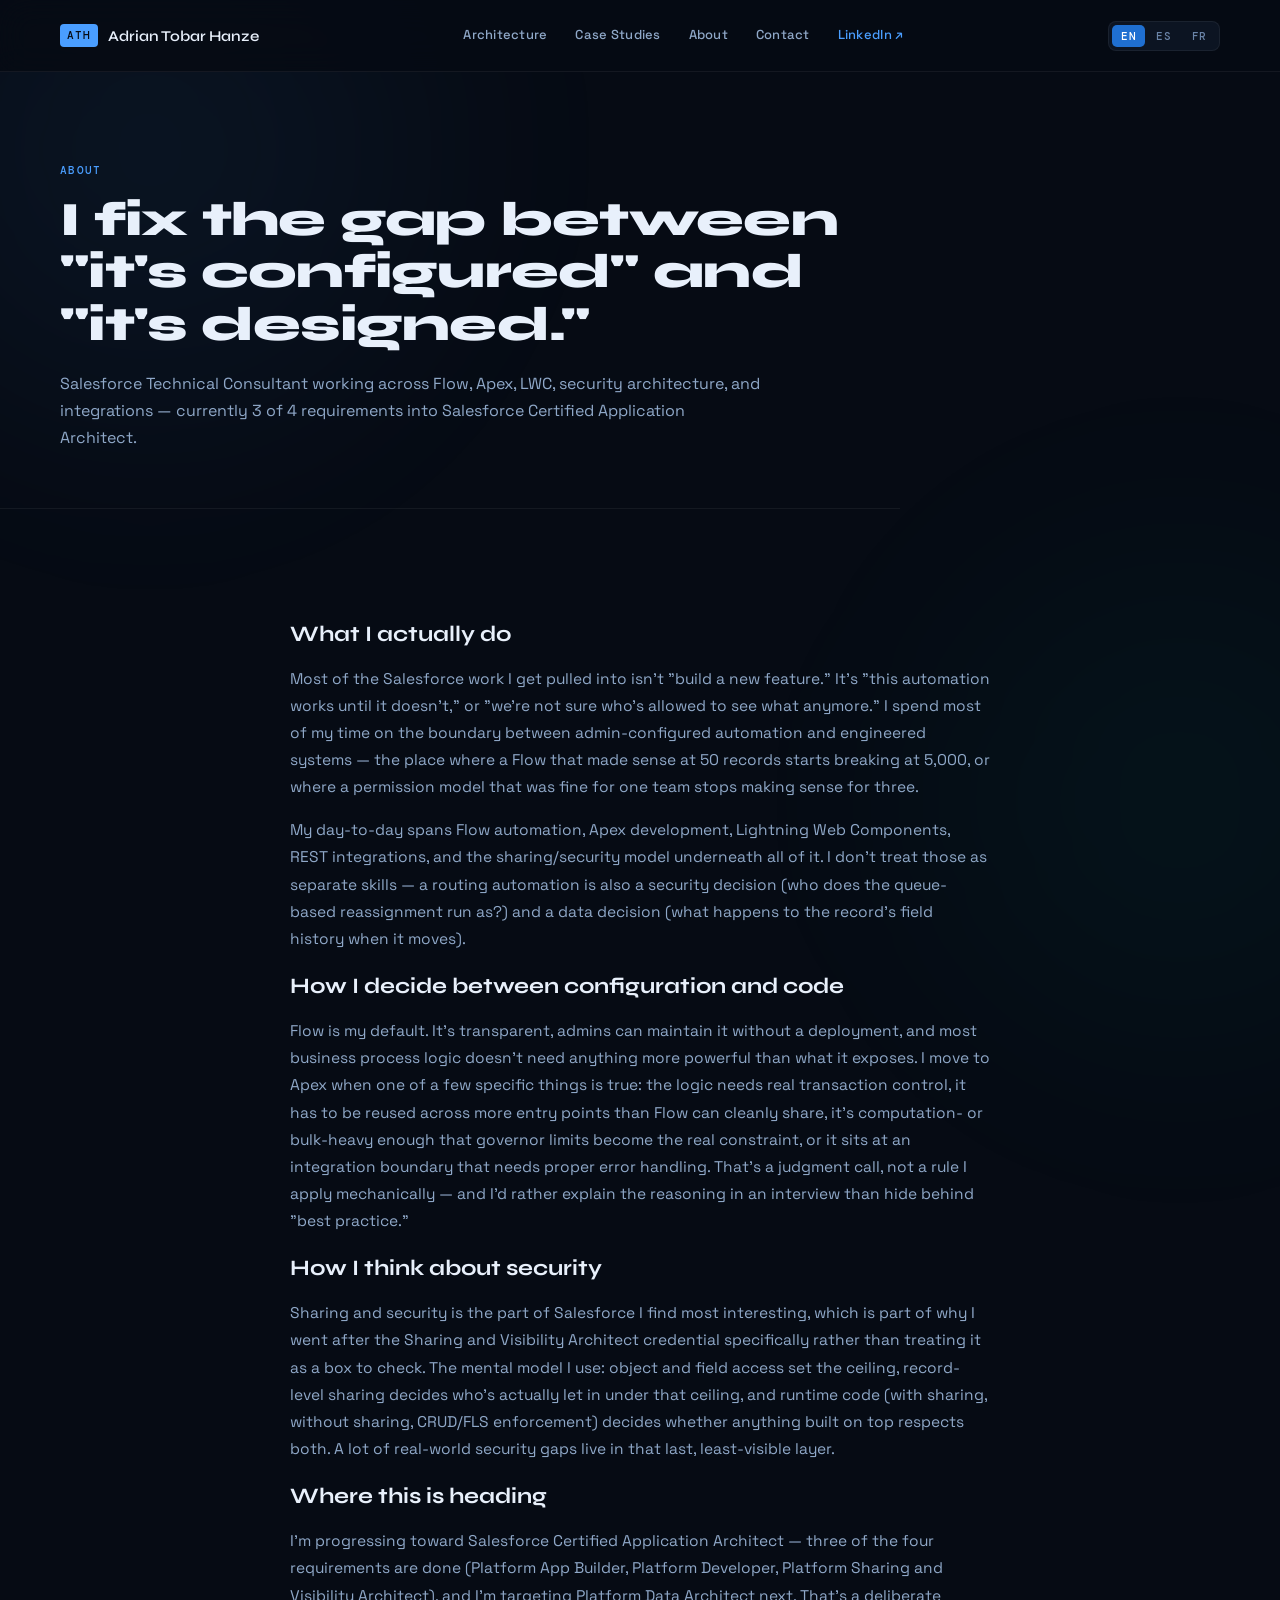
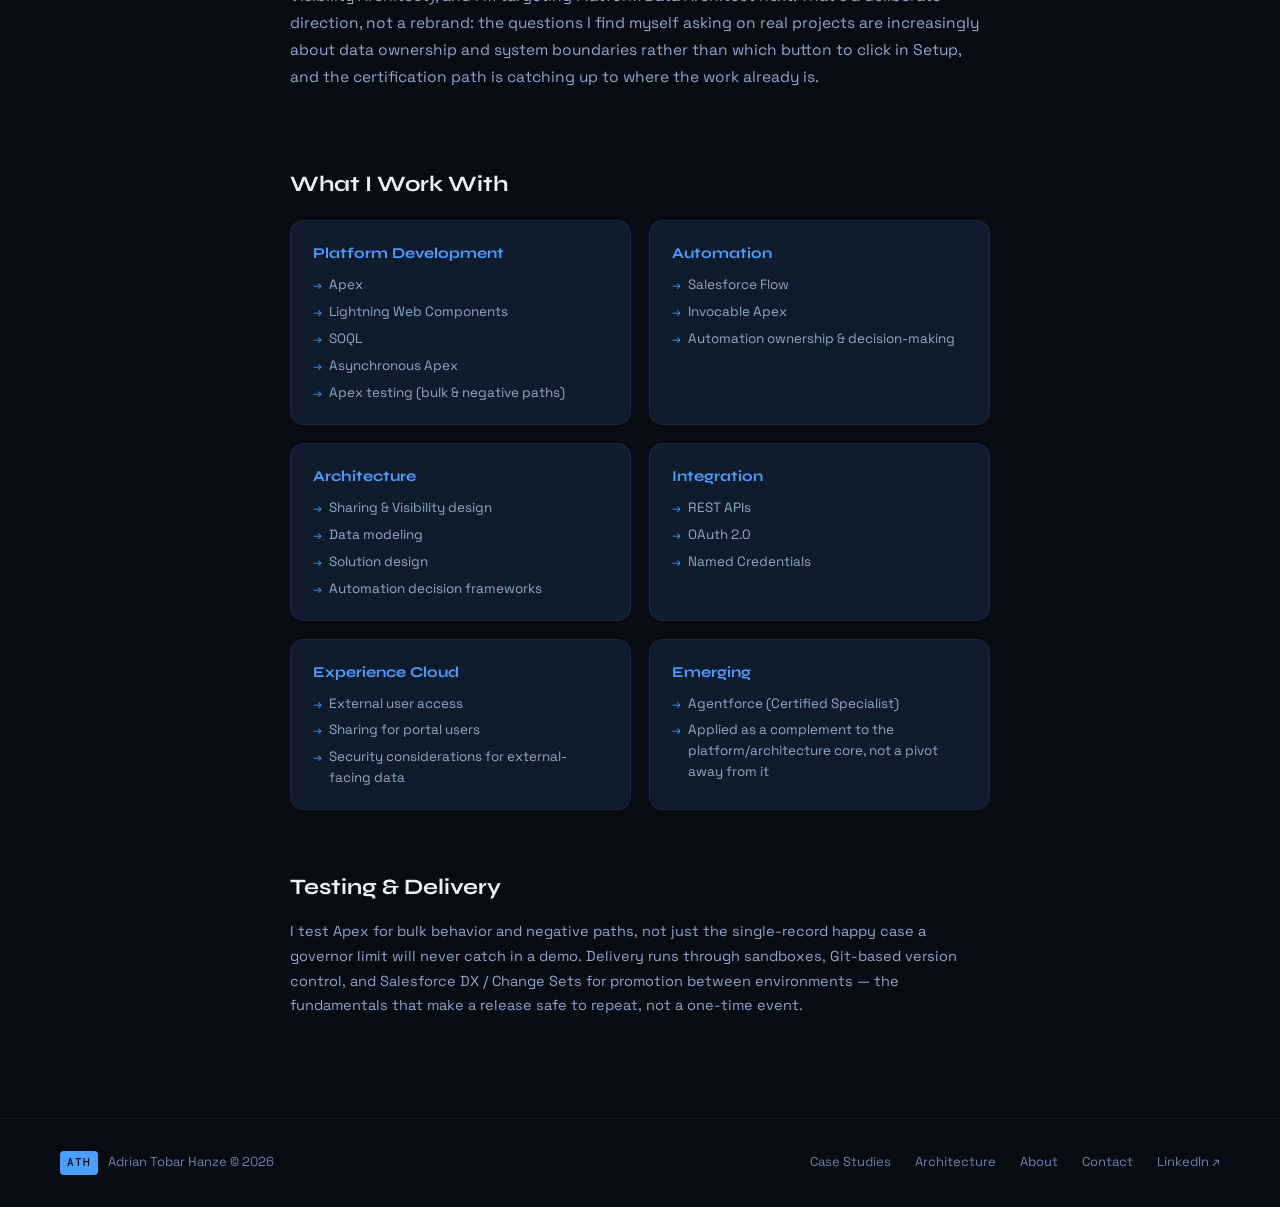
==== about.html @ a40e0f33 "Phase 2: data-driven certifications, Architect Journey, and Architecture/About pages - Introduce a s" ====
<!DOCTYPE html>
<html lang="en">
<head>
  <meta charset="UTF-8">
  <meta name="viewport" content="width=device-width, initial-scale=1.0">
  <title>About — Adrian Tobar Hanze</title>
  <meta name="description" content="Adrian Tobar Hanze is a Salesforce Technical Consultant working across Flow automation, Apex, LWC, sharing &amp; security architecture, and integrations — progressing toward Application Architect.">
  <link rel="canonical" href="https://adrian-salesforce-portfolio.vercel.app/about.html">
  <meta name="robots" content="index, follow">
  <meta property="og:type" content="profile">
  <meta property="og:title" content="About — Adrian Tobar Hanze">
  <meta property="og:description" content="Salesforce Technical Consultant working across automation, development, security, and integrations.">
  <meta property="og:url" content="https://adrian-salesforce-portfolio.vercel.app/about.html">
  <meta property="og:image" content="https://adrian-salesforce-portfolio.vercel.app/assets/og-image.png">
  <link rel="icon" href="data:image/svg+xml,%3Csvg xmlns='http://www.w3.org/2000/svg' viewBox='0 0 64 64'%3E%3Crect width='64' height='64' rx='14' fill='%234a9eff'/%3E%3Ctext x='32' y='42' font-family='monospace' font-size='24' font-weight='700' fill='%23060b14' text-anchor='middle'%3EATH%3C/text%3E%3C/svg%3E">
  <link rel="preconnect" href="https://fonts.googleapis.com">
  <link rel="preconnect" href="https://fonts.gstatic.com" crossorigin>
  <link href="https://fonts.googleapis.com/css2?family=Syne:wght@400;500;600;700;800&family=Space+Grotesk:wght@300;400;500;600;700&family=DM+Mono:wght@300;400;500&display=swap" rel="stylesheet">
  <link rel="stylesheet" href="style.css">
  <link rel="stylesheet" href="projects/project-style.css">
  <style>
    .about-prose { max-width: 700px; }
    .about-prose p { font-size: 15.5px; color: var(--text-secondary); line-height: 1.75; margin-bottom: 16px; }
    .about-prose h2 { font-family: var(--font-display); font-size: 22px; color: var(--text-primary); margin: 8px 0 14px; }
    .skills-domain-grid { display: grid; grid-template-columns: repeat(auto-fit, minmax(240px,1fr)); gap: 18px; }
    .skills-domain { background: var(--bg-card); border: 1px solid var(--border); border-radius: var(--radius-md); padding: 20px 22px; }
    .skills-domain h3 { font-family: var(--font-display); font-size: 15px; color: var(--accent); margin-bottom: 10px; }
    .skills-domain ul { display: flex; flex-direction: column; gap: 6px; }
    .skills-domain li { font-size: 13.5px; color: var(--text-secondary); }
  </style>
</head>
<body>
  <a class="skip-link" href="#main-content">Skip to content</a>

  <nav id="navbar" class="nav">
    <div class="logo">
      <a href="index.html" style="display:flex;align-items:center;gap:10px;">
        <span class="logo-mark">ATH</span>
        <span class="logo-name">Adrian Tobar Hanze</span>
      </a>
    </div>
    <div class="nav-links">
      <a href="architecture.html" data-i18n="nav.architecture">Architecture</a>
      <a href="index.html#projects" data-i18n="nav.projects">Case Studies</a>
      <a href="about.html" data-i18n="nav.about">About</a>
      <a href="index.html#contact" data-i18n="nav.contact">Contact</a>
      <a href="https://www.linkedin.com/in/adrian-tobar-hanze/" target="_blank" class="nav-linkedin">LinkedIn ↗</a>
    </div>
    <div class="nav-right">
      <div class="language-switcher">
        <button class="lang-btn active" data-lang="en">EN</button>
        <button class="lang-btn" data-lang="es">ES</button>
        <button class="lang-btn" data-lang="fr">FR</button>
      </div>
      <button class="nav-toggle" id="navToggle" aria-label="Toggle menu" aria-expanded="false" aria-controls="mobileMenu">
        <span></span><span></span><span></span>
      </button>
    </div>
    <div class="mobile-menu" id="mobileMenu">
      <a href="architecture.html" data-i18n="nav.architecture">Architecture</a>
      <a href="index.html#projects" data-i18n="nav.projects">Case Studies</a>
      <a href="about.html" data-i18n="nav.about">About</a>
      <a href="index.html#contact" data-i18n="nav.contact">Contact</a>
      <a href="https://www.linkedin.com/in/adrian-tobar-hanze/" target="_blank" class="nav-linkedin">LinkedIn ↗</a>
      <div class="mobile-menu-langs">
        <button class="lang-btn active" data-lang="en">EN</button>
        <button class="lang-btn" data-lang="es">ES</button>
        <button class="lang-btn" data-lang="fr">FR</button>
      </div>
    </div>
  </nav>

  <div class="page-hero reveal">
    <span class="section-tag">About</span>
    <h1>I fix the gap between "it's configured" and "it's designed."</h1>
    <p class="page-dek">Salesforce Technical Consultant working across Flow, Apex, LWC, security architecture, and integrations — currently 3 of 4 requirements into Salesforce Certified Application Architect.</p>
  </div>

  <main id="main-content">
  <div class="content-grid" style="grid-template-columns:1fr; max-width:820px; margin:0 auto;">

    <section class="content-block reveal about-prose" style="border:none;background:none;padding:40px 0;">
      <h2>What I actually do</h2>
      <p>Most of the Salesforce work I get pulled into isn't "build a new feature." It's "this automation works until it doesn't," or "we're not sure who's allowed to see what anymore." I spend most of my time on the boundary between admin-configured automation and engineered systems — the place where a Flow that made sense at 50 records starts breaking at 5,000, or where a permission model that was fine for one team stops making sense for three.</p>
      <p>My day-to-day spans Flow automation, Apex development, Lightning Web Components, REST integrations, and the sharing/security model underneath all of it. I don't treat those as separate skills — a routing automation is also a security decision (who does the queue-based reassignment run as?) and a data decision (what happens to the record's field history when it moves).</p>

      <h2>How I decide between configuration and code</h2>
      <p>Flow is my default. It's transparent, admins can maintain it without a deployment, and most business process logic doesn't need anything more powerful than what it exposes. I move to Apex when one of a few specific things is true: the logic needs real transaction control, it has to be reused across more entry points than Flow can cleanly share, it's computation- or bulk-heavy enough that governor limits become the real constraint, or it sits at an integration boundary that needs proper error handling. That's a judgment call, not a rule I apply mechanically — and I'd rather explain the reasoning in an interview than hide behind "best practice."</p>

      <h2>How I think about security</h2>
      <p>Sharing and security is the part of Salesforce I find most interesting, which is part of why I went after the Sharing and Visibility Architect credential specifically rather than treating it as a box to check. The mental model I use: object and field access set the ceiling, record-level sharing decides who's actually let in under that ceiling, and runtime code (with sharing, without sharing, CRUD/FLS enforcement) decides whether anything built on top respects both. A lot of real-world security gaps live in that last, least-visible layer.</p>

      <h2>Where this is heading</h2>
      <p>I'm progressing toward Salesforce Certified Application Architect — three of the four requirements are done (Platform App Builder, Platform Developer, Platform Sharing and Visibility Architect), and I'm targeting Platform Data Architect next. That's a deliberate direction, not a rebrand: the questions I find myself asking on real projects are increasingly about data ownership and system boundaries rather than which button to click in Setup, and the certification path is catching up to where the work already is.</p>
    </section>

    <section class="content-block reveal" style="border:none;background:none;padding:0 0 40px;">
      <h2 style="font-family:var(--font-display);font-size:22px;color:var(--text-primary);margin-bottom:18px;">What I Work With</h2>
      <div class="skills-domain-grid">
        <div class="skills-domain">
          <h3>Platform Development</h3>
          <ul><li>Apex</li><li>Lightning Web Components</li><li>SOQL</li><li>Asynchronous Apex</li><li>Apex testing (bulk &amp; negative paths)</li></ul>
        </div>
        <div class="skills-domain">
          <h3>Automation</h3>
          <ul><li>Salesforce Flow</li><li>Invocable Apex</li><li>Automation ownership &amp; decision-making</li></ul>
        </div>
        <div class="skills-domain">
          <h3>Architecture</h3>
          <ul><li>Sharing &amp; Visibility design</li><li>Data modeling</li><li>Solution design</li><li>Automation decision frameworks</li></ul>
        </div>
        <div class="skills-domain">
          <h3>Integration</h3>
          <ul><li>REST APIs</li><li>OAuth 2.0</li><li>Named Credentials</li></ul>
        </div>
        <div class="skills-domain">
          <h3>Experience Cloud</h3>
          <ul><li>External user access</li><li>Sharing for portal users</li><li>Security considerations for external-facing data</li></ul>
        </div>
        <div class="skills-domain">
          <h3>Emerging</h3>
          <ul><li>Agentforce (Certified Specialist)</li><li>Applied as a complement to the platform/architecture core, not a pivot away from it</li></ul>
        </div>
      </div>
    </section>

    <section class="content-block reveal" style="border:none;background:none;padding:0 0 40px;">
      <h2 style="font-family:var(--font-display);font-size:22px;color:var(--text-primary);margin-bottom:14px;">Testing &amp; Delivery</h2>
      <p style="font-size:14.5px;color:var(--text-secondary);line-height:1.7;max-width:700px;">I test Apex for bulk behavior and negative paths, not just the single-record happy case a governor limit will never catch in a demo. Delivery runs through sandboxes, Git-based version control, and Salesforce DX / Change Sets for promotion between environments — the fundamentals that make a release safe to repeat, not a one-time event.</p>
    </section>

  </div>
  </main>

  <footer class="footer">
    <div class="footer-inner">
      <div class="footer-brand"><span class="logo-mark">ATH</span><span>Adrian Tobar Hanze © 2026</span></div>
      <div class="footer-links">
        <a href="index.html#projects" data-i18n="footer.projects">Case Studies</a>
        <a href="architecture.html" data-i18n="footer.architecture">Architecture</a>
        <a href="about.html" data-i18n="footer.about">About</a>
        <a href="index.html#contact" data-i18n="footer.contact">Contact</a>
        <a href="https://www.linkedin.com/in/adrian-tobar-hanze/" target="_blank">LinkedIn ↗</a>
      </div>
    </div>
  </footer>

  <script src="script.js"></script>
</body>
</html>
---- style.css ----
/* ══════════════════════════════════════════
   ADRIAN TOBAR HANZE — SALESFORCE PORTFOLIO
   Salesforce Technical Consultant · v3.0
   ══════════════════════════════════════════ */

:root {
  --bg:           #060b14;
  --bg-surface:   #0c1422;
  --bg-card:      #0f1b2d;
  --bg-panel:     #0a1628;
  --border:       rgba(255,255,255,0.06);
  --border-hover: rgba(99,179,237,0.3);

  --text-primary:  #e8f0fb;
  --text-secondary:#8fa8c8;
  --text-muted:    #6a84a8;

  --accent:        #4a9eff;
  --accent-strong: #1f6fd1;
  --accent-glow:  rgba(74,158,255,0.12);
  --accent-2:     #00d4aa;
  --accent-3:     #f59e0b;
  --accent-4:     #a78bfa;

  --font-display: 'Syne', sans-serif;
  --font-body:    'Space Grotesk', sans-serif;
  --font-mono:    'DM Mono', monospace;

  --radius-sm: 8px;
  --radius-md: 14px;
  --radius-lg: 20px;
  --nav-h:     72px;

  /* ── Spacing scale (new content should use these; existing hand-tuned
     section padding is left as-is to avoid unnecessary regression risk) ── */
  --space-1: 4px;
  --space-2: 8px;
  --space-3: 12px;
  --space-4: 16px;
  --space-5: 24px;
  --space-6: 32px;
  --space-7: 48px;
  --space-8: 64px;

  /* ── Shadow scale ── */
  --shadow-sm: 0 1px 2px rgba(0,0,0,0.3);
  --shadow-md: 0 8px 24px rgba(0,0,0,0.35);
  --shadow-lg: 0 20px 60px rgba(0,0,0,0.4);

  /* ── Transition scale ── */
  --transition-fast: 0.15s ease;
  --transition-base: 0.25s ease;
  --transition-slow: 0.4s ease;

  /* ── Container widths ── */
  --content-max: 1160px;
  --content-wide: 1480px;
}

*, *::before, *::after { box-sizing: border-box; margin: 0; padding: 0; }
html { scroll-behavior: smooth; }
body {
  background: var(--bg);
  color: var(--text-primary);
  font-family: var(--font-body);
  font-size: 16px;
  line-height: 1.6;
  overflow-x: hidden;
}
a { text-decoration: none; color: inherit; }
ul { list-style: none; }

/* ─── FOCUS STATE (consistent across all interactive elements) ─── */
a:focus-visible,
button:focus-visible {
  outline: 2px solid var(--accent);
  outline-offset: 2px;
  border-radius: var(--radius-sm);
}

/* ─── SKIP LINK ─── */
.skip-link {
  position: absolute; left: 0; top: -60px;
  background: var(--accent); color: #fff;
  padding: 10px 18px; font-size: 14px; font-weight: 600;
  border-radius: 0 0 8px 0; z-index: 2000;
  transition: top 0.2s ease;
}
.skip-link:focus { top: 0; }

/* ─── REDUCED MOTION ─── */
@media (prefers-reduced-motion: reduce) {
  html { scroll-behavior: auto; }
  *, *::before, *::after {
    animation-duration: 0.001ms !important;
    animation-iteration-count: 1 !important;
    transition-duration: 0.001ms !important;
    scroll-behavior: auto !important;
  }
  .reveal { opacity: 1; transform: none; }
}

/* ─── BACKGROUND ─── */
body::before {
  content: '';
  position: fixed;
  top: -300px; left: -300px;
  width: 900px; height: 900px;
  background: radial-gradient(circle, rgba(74,158,255,0.07) 0%, transparent 65%);
  filter: blur(60px);
  z-index: 0; pointer-events: none;
  animation: floatGlow 12s ease-in-out infinite alternate;
}
body::after {
  content: '';
  position: fixed;
  bottom: -300px; right: -300px;
  width: 800px; height: 800px;
  background: radial-gradient(circle, rgba(0,212,170,0.05) 0%, transparent 65%);
  filter: blur(80px);
  z-index: 0; pointer-events: none;
  animation: floatGlow 15s ease-in-out infinite alternate-reverse;
}
@keyframes floatGlow {
  from { transform: translate(0,0) scale(1); }
  to   { transform: translate(40px,40px) scale(1.08); }
}

/* ─── REVEAL ─── */
.reveal {
  opacity: 0;
  transform: translateY(28px);
  transition: opacity 0.7s ease, transform 0.7s ease;
}
.reveal.active { opacity: 1; transform: translateY(0); }

/* ─── NAVBAR ─── */
.nav {
  position: sticky; top: 0;
  height: var(--nav-h);
  display: flex; align-items: center; justify-content: space-between;
  padding: 0 60px;
  background: rgba(6,11,20,0.88);
  backdrop-filter: blur(16px);
  -webkit-backdrop-filter: blur(16px);
  border-bottom: 1px solid var(--border);
  z-index: 1000;
  transition: background 0.3s;
}
.nav.scrolled { background: rgba(6,11,20,0.97); }
.logo { display: flex; align-items: center; gap: 10px; flex-shrink: 0; }
.logo-mark {
  font-family: var(--font-mono); font-size: 11px; font-weight: 500;
  letter-spacing: 0.08em; color: var(--bg); background: var(--accent);
  padding: 3px 7px; border-radius: 4px;
}
.logo-name {
  font-family: var(--font-display); font-weight: 600; font-size: 15px;
  color: var(--text-primary); white-space: nowrap;
}
.nav-links { display: flex; align-items: center; gap: 28px; }
.nav-links a {
  font-size: 13px; font-weight: 500; color: var(--text-secondary);
  transition: color 0.2s; letter-spacing: 0.02em;
}
.nav-links a:hover { color: var(--text-primary); }
.nav-linkedin { color: var(--accent) !important; }
.nav-right { display: flex; align-items: center; gap: 14px; flex-shrink: 0; }
.timezone-badge {
  font-family: var(--font-mono); font-size: 11px;
  color: var(--text-muted); letter-spacing: 0.04em;
}
.language-switcher {
  display: flex; gap: 2px;
  background: var(--bg-surface);
  border: 1px solid var(--border);
  border-radius: var(--radius-sm); padding: 3px;
}
.lang-btn {
  background: none; border: none;
  color: var(--text-muted);
  font-family: var(--font-mono); font-size: 11px; font-weight: 500;
  padding: 4px 9px; border-radius: 5px;
  cursor: pointer; transition: all 0.2s; letter-spacing: 0.06em;
}
.lang-btn:hover { color: var(--text-primary); background: var(--border); }
.lang-btn.active { background: var(--accent-strong); color: #fff; }
.availability-badge {
  display: flex; align-items: center; gap: 7px;
  background: rgba(0,212,170,0.08);
  border: 1px solid rgba(0,212,170,0.2);
  border-radius: 100px; padding: 6px 14px;
  font-size: 12px; font-weight: 500; color: var(--accent-2);
  white-space: nowrap; transition: background 0.2s;
}
.availability-badge:hover { background: rgba(0,212,170,0.14); }
.pulse-dot {
  width: 7px; height: 7px; border-radius: 50%;
  background: var(--accent-2); flex-shrink: 0;
  animation: pulse 2s infinite;
}
@keyframes pulse {
  0%,100% { opacity:1; transform:scale(1); }
  50%      { opacity:.5; transform:scale(.75); }
}

/* ─── HERO ─── */
.hero {
  min-height: calc(100vh - var(--nav-h));
  display: flex; align-items: center; justify-content: space-between;
  gap: 60px; padding: 100px 60px;
  position: relative; z-index: 1;
}
.hero-content { max-width: 640px; }
.hero-eyebrow {
  display: flex; align-items: center; gap: 16px;
  margin-bottom: 28px; flex-wrap: wrap;
}
.eyebrow-tag {
  font-family: var(--font-mono); font-size: 11px; font-weight: 500;
  letter-spacing: 0.1em; text-transform: uppercase;
  color: var(--accent); background: var(--accent-glow);
  border: 1px solid rgba(74,158,255,0.2);
  padding: 5px 12px; border-radius: 100px;
}
#cert-rotator {
  font-family: var(--font-mono); font-size: 12px; color: var(--text-muted);
  border-left: 2px solid var(--accent-3); padding-left: 10px;
  transition: opacity 0.3s ease; letter-spacing: 0.02em;
}
.hero-headline {
  font-family: var(--font-display);
  font-size: clamp(22px,3.2vw,56px); font-weight: 800;
  line-height: 1.08; letter-spacing: -0.02em;
  color: var(--text-primary); margin-bottom: 24px;
  overflow-wrap: normal;
}
.hero-sub {
  font-size: 15px; color: var(--text-secondary); line-height: 1.7;
  margin-bottom: 40px; font-family: var(--font-mono); letter-spacing: 0.01em;
}
.hero-cta-group { display: flex; gap: 14px; flex-wrap: wrap; }

/* ─── BUTTONS ─── */
.btn-primary {
  display: inline-flex; align-items: center; gap: 8px;
  background: var(--accent-strong); color: #fff;
  font-weight: 600; font-size: 14px; padding: 13px 24px;
  border-radius: var(--radius-sm); transition: all 0.2s;
}
.btn-primary:hover { background: #1a5fb8; transform: translateY(-1px); }
.btn-ghost {
  display: inline-flex; align-items: center; gap: 8px;
  background: transparent; color: var(--text-secondary);
  font-weight: 500; font-size: 14px; padding: 13px 24px;
  border-radius: var(--radius-sm);
  border: 1px solid var(--border); transition: all 0.2s;
}
.btn-ghost:hover {
  color: var(--text-primary);
  border-color: var(--border-hover);
  background: var(--accent-glow);
}

/* ─── HERO VISUAL ─── */
.hero-visual { flex-shrink: 0; }
.hero-stack-preview {
  display: flex; flex-direction: column; gap: 4px; width: 280px;
}
.stack-chip {
  background: var(--bg-card); border: 1px solid var(--border);
  border-radius: var(--radius-sm); padding: 14px 20px;
  font-family: var(--font-mono); font-size: 12px; color: var(--text-secondary);
  transition: all 0.3s; cursor: default;
}
.stack-chip:hover {
  border-color: var(--border-hover); color: var(--text-primary);
  background: rgba(74,158,255,0.06); transform: translateX(-4px);
}
.chip-top  { border-color: rgba(74,158,255,0.3); color: var(--accent); }
.chip-bottom { border-color: rgba(0,212,170,0.2); color: var(--accent-2); }

/* ─── SECTIONS ─── */
.section { padding: 100px 60px; position: relative; z-index: 1; }
.section-header { margin-bottom: 52px; }
.section-tag {
  font-family: var(--font-mono); font-size: 11px; font-weight: 500;
  letter-spacing: 0.12em; text-transform: uppercase; color: var(--accent);
  display: block; margin-bottom: 12px;
}
.section-title {
  font-family: var(--font-display);
  font-size: clamp(26px,3vw,40px); font-weight: 700;
  color: var(--text-primary); letter-spacing: -0.02em; line-height: 1.15;
  margin-bottom: 14px;
}
.section-intro {
  font-size: 15px; color: var(--text-secondary);
  line-height: 1.7; max-width: 660px;
}

/* ─── CERTIFICATIONS ─── */
.section-certs { border-top: 1px solid var(--border); }
.certs-grid {
  display: grid;
  grid-template-columns: repeat(auto-fill, minmax(160px, 1fr));
  gap: 20px;
}
.cert-card {
  display: flex; flex-direction: column; align-items: center; gap: 12px;
  background: var(--bg-card); border: 1px solid var(--border);
  border-radius: var(--radius-md); padding: 24px 16px;
  transition: all 0.3s; text-align: center;
}
.cert-card:hover {
  border-color: var(--border-hover);
  transform: translateY(-4px);
  background: rgba(74,158,255,0.04);
}
.cert-card.cert-priority { border-color: rgba(74,158,255,0.28); }
.cert-card.cert-priority .cert-name { color: var(--text-primary); font-weight: 600; }
.cert-img-wrap {
  width: 80px; height: 80px;
  display: flex; align-items: center; justify-content: center;
}
.cert-img-wrap img {
  width: 100%; height: 100%; object-fit: contain;
}
.cert-fallback {
  width: 80px; height: 80px; border-radius: 50%;
  background: var(--accent-glow);
  border: 2px solid rgba(74,158,255,0.3);
  display: flex; align-items: center; justify-content: center;
  font-family: var(--font-mono); font-size: 10px; color: var(--accent);
  text-align: center; padding: 8px;
}
.cert-name {
  font-size: 12px; font-weight: 500; color: var(--text-secondary);
  line-height: 1.4;
}

/* ─── ARCHITECTURE STACK ─── */
.architecture-stack { display: flex; flex-direction: column; gap: 6px; }
.arch-layer {
  display: flex; align-items: center; gap: 24px;
  background: var(--bg-card); border: 1px solid var(--border);
  border-radius: var(--radius-md); padding: 22px 28px;
  cursor: pointer; transition: all 0.3s; position: relative; overflow: hidden;
}
.arch-layer::before {
  content: ''; position: absolute; left: 0; top: 0; bottom: 0; width: 3px;
  background: var(--accent); opacity: 0; transition: opacity 0.3s;
}
.arch-layer:hover {
  border-color: var(--border-hover);
  background: rgba(74,158,255,0.05);
  transform: translateX(6px);
}
.arch-layer:hover::before { opacity: 1; }
.layer-label {
  font-family: var(--font-mono); font-size: 11px; color: var(--text-muted);
  min-width: 24px; flex-shrink: 0; letter-spacing: 0.06em;
}
.layer-content { flex: 1; }
.layer-name { font-weight: 600; font-size: 15px; color: var(--text-primary); margin-bottom: 4px; }
.layer-desc { font-size: 13px; color: var(--text-secondary); }
.layer-tech {
  font-family: var(--font-mono); font-size: 11px; color: var(--accent);
  background: var(--accent-glow); border: 1px solid rgba(74,158,255,0.15);
  padding: 4px 10px; border-radius: 100px; white-space: nowrap; flex-shrink: 0;
}

/* ═══════════════════════════════════════
   INTERACTIVE ARCHITECTURE DIAGRAM
   ═══════════════════════════════════════ */
.arch-diagram-wrap {
  border: 1px solid var(--border);
  border-radius: var(--radius-lg);
  background: var(--bg-panel);
  overflow: hidden;
}

/* Node row */
.diagram-nodes {
  display: flex; align-items: center; justify-content: center;
  gap: 0; padding: 40px 32px 32px;
  flex-wrap: wrap;
  row-gap: 12px;
}
.diag-node {
  display: flex; flex-direction: column; align-items: center; gap: 6px;
  background: var(--bg-card); border: 1px solid var(--border);
  border-radius: var(--radius-md); padding: 20px 16px;
  cursor: pointer; transition: all 0.25s;
  min-width: 130px;
  position: relative;
  font-family: inherit;
}
.diag-node:hover,
.diag-node.active {
  border-color: var(--accent);
  background: rgba(74,158,255,0.08);
  transform: translateY(-4px);
  box-shadow: 0 8px 32px rgba(74,158,255,0.15);
}
.diag-node.active { border-color: var(--accent); background: rgba(74,158,255,0.12); }
.node-icon { font-size: 22px; color: var(--accent); line-height: 1; }
.node-label {
  font-family: var(--font-display); font-size: 13px; font-weight: 700;
  color: var(--text-primary); white-space: nowrap;
}
.node-sub {
  font-family: var(--font-mono); font-size: 10px; color: var(--text-muted);
  text-align: center; line-height: 1.4;
}
.node-arrow {
  font-size: 12px; color: var(--text-muted);
  transition: color 0.2s, transform 0.3s;
}
.diag-node.active .node-arrow { color: var(--accent); transform: rotate(180deg); }

.diag-connector {
  width: 32px; height: 1px;
  background: linear-gradient(90deg, var(--border), rgba(74,158,255,0.25), var(--border));
  flex-shrink: 0;
}

/* Expansion Panels */
.diag-panel {
  display: none;
  border-top: 1px solid var(--border);
  animation: panelOpen 0.35s cubic-bezier(0.16,1,0.3,1);
}
.diag-panel.open { display: block; }
@keyframes panelOpen {
  from { opacity: 0; transform: translateY(-12px); }
  to   { opacity: 1; transform: translateY(0); }
}
.panel-inner { padding: 32px 40px; }
.panel-header {
  display: flex; align-items: center; gap: 14px;
  margin-bottom: 28px;
  padding-bottom: 20px;
  border-bottom: 1px solid var(--border);
}
.panel-icon { font-size: 22px; color: var(--accent); }
.panel-header h3 {
  font-family: var(--font-display); font-size: 20px; font-weight: 700;
  color: var(--text-primary); flex: 1;
}
.panel-close {
  background: none; border: 1px solid var(--border);
  color: var(--text-muted); font-size: 13px;
  width: 30px; height: 30px; border-radius: 50%;
  cursor: pointer; transition: all 0.2s;
  display: flex; align-items: center; justify-content: center;
  font-family: inherit;
}
.panel-close:hover { border-color: var(--accent); color: var(--accent); }

.panel-grid {
  display: grid; grid-template-columns: 1fr 1fr 1fr; gap: 28px;
}
.panel-col {}
.panel-block-label {
  font-family: var(--font-mono); font-size: 10px; font-weight: 500;
  letter-spacing: 0.12em; text-transform: uppercase; color: var(--accent);
  margin-bottom: 14px; display: block;
}
.panel-col ul { display: flex; flex-direction: column; gap: 10px; }
.panel-col li {
  font-size: 14px; color: var(--text-secondary);
  padding-left: 14px; position: relative; line-height: 1.5;
}
.panel-col li::before {
  content: '→'; position: absolute; left: 0;
  color: var(--accent); font-size: 11px; top: 2px;
}
.panel-badges { display: flex; flex-wrap: wrap; gap: 6px; }
.pbadge {
  font-family: var(--font-mono); font-size: 11px; font-weight: 400;
  color: var(--text-secondary); background: var(--bg-surface);
  border: 1px solid var(--border); border-radius: 6px; padding: 4px 10px;
}
.panel-principle {
  font-size: 14px; color: var(--text-secondary);
  line-height: 1.7; font-style: italic;
  border-left: 2px solid rgba(74,158,255,0.3); padding-left: 14px;
}

/* Governance footer */
.diagram-governance {
  border-top: 1px solid var(--border);
  padding: 24px 40px;
  display: flex; align-items: center; gap: 20px; flex-wrap: wrap;
}
.gov-title {
  font-family: var(--font-mono); font-size: 11px; font-weight: 500;
  letter-spacing: 0.08em; text-transform: uppercase; color: var(--text-muted);
  flex-shrink: 1; min-width: 0; max-width: 100%;
}
.gov-pillars { display: flex; flex-wrap: wrap; gap: 8px; }
.gov-pill {
  font-size: 12px; color: var(--text-secondary);
  background: var(--bg-surface); border: 1px solid var(--border);
  padding: 4px 12px; border-radius: 100px;
}

/* ─── DECISION MATRIX ─── */
.matrix-grid {
  display: grid;
  grid-template-columns: repeat(auto-fit, minmax(280px,1fr));
  gap: 20px;
}
.matrix-card {
  background: var(--bg-card); border: 1px solid var(--border);
  border-radius: var(--radius-lg); padding: 32px 28px;
  position: relative; transition: all 0.3s;
}
.matrix-card:hover { transform: translateY(-4px); border-color: var(--border-hover); }
.matrix-icon { font-size: 28px; margin-bottom: 16px; display: block; }
.matrix-card h3 {
  font-family: var(--font-display); font-size: 18px; font-weight: 600;
  color: var(--text-primary); margin-bottom: 18px;
}
.matrix-card ul { display: flex; flex-direction: column; gap: 10px; }
.matrix-card li {
  font-size: 14px; color: var(--text-secondary);
  padding-left: 16px; position: relative;
}
.matrix-card li::before {
  content: '─'; position: absolute; left: 0;
  color: var(--text-muted); font-size: 12px;
}
.matrix-tag {
  margin-top: 24px; display: inline-block;
  font-family: var(--font-mono); font-size: 10px; font-weight: 500;
  letter-spacing: 0.1em; text-transform: uppercase;
  padding: 4px 10px; border-radius: 100px;
}
.matrix-flow   { border-top: 2px solid #4a9eff; }
.matrix-flow   .matrix-tag { background: rgba(74,158,255,0.1); color: var(--accent); }
.matrix-apex   { border-top: 2px solid #f59e0b; }
.matrix-apex   .matrix-tag { background: rgba(245,158,11,0.1); color: var(--accent-3); }
.matrix-hybrid { border-top: 2px solid #00d4aa; }
.matrix-hybrid .matrix-tag { background: rgba(0,212,170,0.1); color: var(--accent-2); }

/* ─── PROJECT GRID ─── */
.project-grid {
  display: grid;
  grid-template-columns: repeat(auto-fit, minmax(300px,1fr));
  gap: 24px;
}
.project-card {
  display: flex; flex-direction: column;
  background: var(--bg-card); border: 1px solid var(--border);
  border-radius: var(--radius-lg); padding: 32px 28px;
  transition: all 0.3s; cursor: pointer;
}
.project-card:hover {
  border-color: var(--border-hover);
  transform: translateY(-6px);
  background: rgba(74,158,255,0.04);
  box-shadow: 0 20px 60px rgba(0,0,0,0.4);
}
.project-card-header {
  display: flex; align-items: center; justify-content: space-between;
  margin-bottom: 20px;
}
.project-icon { font-size: 24px; color: var(--accent); }
.project-tag {
  font-family: var(--font-mono); font-size: 10px; font-weight: 500;
  letter-spacing: 0.08em; text-transform: uppercase; color: var(--text-muted);
  background: var(--bg-surface); border: 1px solid var(--border);
  padding: 3px 8px; border-radius: 4px;
}
.project-card h3 {
  font-family: var(--font-display); font-size: 20px; font-weight: 700;
  color: var(--text-primary); margin-bottom: 10px; letter-spacing: -0.01em;
}
.project-card p {
  font-size: 14px; color: var(--text-secondary); line-height: 1.7;
  flex: 1; margin-bottom: 24px;
}
.project-metric {
  display: flex; align-items: baseline; gap: 8px; margin-bottom: 20px;
  padding: 12px 0; border-top: 1px solid var(--border);
}
.project-metric .metric-num {
  font-family: var(--font-display); font-size: 28px; font-weight: 800;
  color: var(--accent);
}
.project-metric .metric-label { font-size: 12px; color: var(--text-muted); }
.project-cta { font-size: 13px; font-weight: 600; color: var(--accent); letter-spacing: 0.02em; }

/* ─── METRICS ─── */
.metrics-grid {
  display: grid;
  grid-template-columns: repeat(auto-fit, minmax(220px,1fr));
  gap: 20px;
}
.metric-card {
  background: var(--bg-card); border: 1px solid var(--border);
  border-radius: var(--radius-lg); padding: 36px 28px;
  transition: all 0.3s;
}
.metric-card:hover { border-color: var(--border-hover); transform: translateY(-4px); }
.metric-card .metric-num {
  font-family: var(--font-display); font-size: 48px; font-weight: 800;
  color: var(--accent); line-height: 1; margin-bottom: 12px; letter-spacing: -0.03em;
}
.metric-card .metric-label {
  font-size: 14px; color: var(--text-secondary); line-height: 1.5; margin-bottom: 20px;
}
.metric-domain {
  font-family: var(--font-mono); font-size: 11px;
  color: var(--text-muted); letter-spacing: 0.06em;
}

/* ─── STACK SUMMARY ─── */
.section-stack-summary { border-top: 1px solid var(--border); }
.stack-summary-grid {
  display: flex; flex-direction: column; gap: 0;
  border: 1px solid var(--border); border-radius: var(--radius-lg); overflow: hidden;
  max-width: 700px;
}
.stack-row {
  display: flex; align-items: center; gap: 20px;
  padding: 18px 28px;
  border-bottom: 1px solid var(--border);
  transition: background 0.2s;
}
.stack-row:last-child { border-bottom: none; }
.stack-row:hover { background: rgba(74,158,255,0.04); }
.stack-layer-label {
  font-family: var(--font-mono); font-size: 12px; color: var(--text-muted);
  min-width: 130px; flex-shrink: 0;
}
.stack-arrow-r { font-size: 14px; color: var(--accent); flex-shrink: 0; }
.stack-tech-val {
  font-size: 14px; font-weight: 500; color: var(--text-primary);
}

/* ─── CTA ─── */
.cta-section { border-top: 1px solid var(--border); }
.cta-inner { max-width: 640px; margin: 0 auto; text-align: center; }
.cta-headline {
  font-family: var(--font-display);
  font-size: clamp(22px,4vw,48px); font-weight: 800;
  color: var(--text-primary); letter-spacing: -0.025em; margin-bottom: 16px;
  overflow-wrap: normal;
}
.cta-sub { font-size: 15px; color: var(--text-secondary); margin-bottom: 36px; line-height: 1.7; }
.cta-actions { display: flex; justify-content: center; gap: 14px; flex-wrap: wrap; }

/* ─── FOOTER ─── */
.footer { border-top: 1px solid var(--border); padding: 32px 60px; }
.footer-inner {
  display: flex; align-items: center; justify-content: space-between;
  flex-wrap: wrap; gap: 16px;
}
.footer-brand {
  display: flex; align-items: center; gap: 10px;
  font-size: 13px; color: var(--text-muted);
}
.footer-links { display: flex; flex-wrap: wrap; justify-content: center; gap: 12px 24px; }
.footer-links a {
  font-size: 13px; color: var(--text-muted); transition: color 0.2s;
}
.footer-links a:hover { color: var(--text-primary); }

/* ═══════════════════════════════════════
   APPLICATION ARCHITECT JOURNEY
   ═══════════════════════════════════════ */
.architect-journey {
  background: var(--bg-panel); border: 1px solid var(--border);
  border-radius: var(--radius-lg); padding: 32px 36px;
  max-width: 760px;
}
.aj-head {
  display: flex; align-items: baseline; justify-content: space-between;
  gap: 16px; margin-bottom: 16px; flex-wrap: wrap;
}
.aj-title {
  font-family: var(--font-display); font-weight: 700; font-size: 19px;
  color: var(--text-primary); letter-spacing: -0.01em;
}
.aj-fraction {
  font-family: var(--font-mono); font-size: 15px; font-weight: 500; color: var(--accent);
}
.aj-pct { color: var(--text-muted); font-size: 12px; }
.aj-bar {
  height: 6px; border-radius: 100px; background: var(--bg-surface);
  border: 1px solid var(--border); overflow: hidden; margin-bottom: 22px;
}
.aj-bar-fill {
  height: 100%; background: linear-gradient(90deg, var(--accent), var(--accent-2));
  border-radius: 100px; transition: width var(--transition-slow);
}
.aj-steps { display: grid; grid-template-columns: repeat(4, 1fr); gap: 12px; }
.aj-step {
  display: flex; flex-direction: column; gap: 6px;
  background: var(--bg-card); border: 1px solid var(--border);
  border-radius: var(--radius-md); padding: 14px 14px 12px;
}
.aj-step.done { border-color: rgba(0,212,170,0.3); }
.aj-step.next { border-color: rgba(245,158,11,0.3); }
.aj-step-icon {
  font-size: 16px; font-family: var(--font-mono);
}
.aj-step.done .aj-step-icon { color: var(--accent-2); }
.aj-step.next .aj-step-icon { color: var(--accent-3); }
.aj-step-label { font-size: 13px; font-weight: 600; color: var(--text-primary); line-height: 1.3; }
.aj-step-status {
  font-family: var(--font-mono); font-size: 10px; text-transform: uppercase;
  letter-spacing: 0.06em; color: var(--text-muted);
}
.aj-step.done .aj-step-status { color: var(--accent-2); }
.aj-step.next .aj-step-status { color: var(--accent-3); }
.aj-note { font-size: 12.5px; color: var(--text-muted); margin-top: 16px; line-height: 1.6; }
@media (max-width: 680px) {
  .architect-journey { padding: 24px 20px; }
  .aj-steps { grid-template-columns: repeat(2, 1fr); }
}

/* ═══════════════════════════════════════
   ARCHITECTURE PRINCIPLES
   ═══════════════════════════════════════ */
.principles-grid {
  display: grid; grid-template-columns: repeat(auto-fit, minmax(260px, 1fr));
  gap: 20px;
}
.principle-card {
  background: var(--bg-card); border: 1px solid var(--border);
  border-radius: var(--radius-lg); padding: 26px 24px;
  transition: all var(--transition-base);
}
.principle-card:hover { border-color: var(--border-hover); transform: translateY(-3px); }
.principle-card h3 {
  font-family: var(--font-display); font-size: 17px; font-weight: 700;
  color: var(--text-primary); margin-bottom: 10px; letter-spacing: -0.005em;
}
.principle-card p { font-size: 14px; color: var(--text-secondary); line-height: 1.65; }
.principles-more {
  display: inline-flex; align-items: center; gap: 8px; margin-top: 24px;
  font-size: 13px; font-weight: 600; color: var(--accent);
}

/* ═══════════════════════════════════════
   LOCAL PAGE SUB-NAV (long-form pages)
   ═══════════════════════════════════════ */
.subnav-wrap {
  position: sticky; top: var(--nav-h); z-index: 90;
  background: rgba(6,11,20,0.92); backdrop-filter: blur(12px);
  -webkit-backdrop-filter: blur(12px);
  border-bottom: 1px solid var(--border);
}
.subnav {
  display: flex; gap: 4px; overflow-x: auto; padding: 0 60px;
  scrollbar-width: none;
}
.subnav::-webkit-scrollbar { display: none; }
.subnav a {
  flex-shrink: 0; font-size: 13px; font-weight: 500; color: var(--text-muted);
  padding: 16px 14px; border-bottom: 2px solid transparent;
  transition: color 0.2s, border-color 0.2s; white-space: nowrap;
}
.subnav a:hover { color: var(--text-primary); }
.subnav a.active { color: var(--accent); border-bottom-color: var(--accent); }
@media (max-width: 900px) { .subnav { padding: 0 24px; } }

/* ═══════════════════════════════════════
   VERTICAL FLOW DIAGRAM (security / data / failure architecture)
   ═══════════════════════════════════════ */
.flow-diagram {
  display: flex; flex-direction: column; align-items: stretch; gap: 0;
  max-width: 640px; margin: 0 auto;
}
.flow-node {
  background: var(--bg-card); border: 1px solid var(--border);
  border-radius: var(--radius-md); padding: 18px 22px;
  text-align: center; transition: all var(--transition-base);
}
.flow-node:hover { border-color: var(--border-hover); background: rgba(74,158,255,0.04); }
.flow-node .fn-title {
  font-family: var(--font-display); font-weight: 700; font-size: 15.5px;
  color: var(--text-primary); margin-bottom: 4px;
}
.flow-node .fn-desc { font-size: 12.5px; color: var(--text-secondary); line-height: 1.5; }
.flow-arrow {
  align-self: center; color: var(--accent); font-size: 16px; padding: 6px 0;
  opacity: 0.7;
}
.flow-diagram.horizontal {
  flex-direction: row; align-items: center; max-width: 100%;
  overflow-x: auto; padding-bottom: 4px;
}
.flow-diagram.horizontal .flow-node { flex: 1 1 0; min-width: 130px; }
.flow-diagram.horizontal .flow-arrow { padding: 0 4px; flex-shrink: 0; }
@media (max-width: 720px) {
  .flow-diagram.horizontal { flex-direction: column; }
  .flow-diagram.horizontal .flow-arrow { transform: rotate(90deg); }
}

/* ═══════════════════════════════════════
   RISK CARDS
   ═══════════════════════════════════════ */
.risk-grid {
  display: grid; grid-template-columns: repeat(auto-fit, minmax(280px, 1fr));
  gap: 18px;
}
.risk-card {
  background: var(--bg-card); border: 1px solid rgba(245,158,11,0.18);
  border-left: 3px solid var(--accent-3);
  border-radius: var(--radius-md); padding: 20px 22px;
}
.risk-card .risk-title {
  font-family: var(--font-display); font-weight: 700; font-size: 15px;
  color: var(--text-primary); margin-bottom: 8px;
}
.risk-card .risk-why { font-size: 13px; color: var(--text-secondary); line-height: 1.6; margin-bottom: 12px; }
.risk-card .risk-mitigation {
  font-size: 13px; color: var(--text-secondary); line-height: 1.6;
  padding-top: 10px; border-top: 1px solid var(--border);
}
.risk-card .risk-mitigation strong { color: var(--accent-2); font-weight: 600; }

/* ═══════════════════════════════════════
   AUTOMATION DECISION FRAMEWORK (tabs)
   ═══════════════════════════════════════ */
.decision-tabs {
  display: flex; gap: 6px; margin-bottom: 20px; flex-wrap: wrap;
  background: var(--bg-surface); border: 1px solid var(--border);
  border-radius: var(--radius-md); padding: 4px; width: fit-content;
}
.decision-tab {
  font-family: var(--font-mono); font-size: 12px; font-weight: 600;
  letter-spacing: 0.03em; color: var(--text-muted); background: none; border: none;
  padding: 8px 16px; border-radius: 8px; cursor: pointer; transition: all 0.2s;
}
.decision-tab:hover { color: var(--text-primary); }
.decision-tab.active { background: var(--accent-strong); color: #fff; }
.decision-panel { display: none; }
.decision-panel.active { display: block; }
.decision-criteria {
  display: grid; grid-template-columns: repeat(auto-fill, minmax(240px,1fr));
  gap: 14px;
}
.decision-criterion {
  background: var(--bg-card); border: 1px solid var(--border);
  border-radius: var(--radius-sm); padding: 14px 16px;
}
.decision-criterion .dc-label {
  font-family: var(--font-mono); font-size: 10px; text-transform: uppercase;
  letter-spacing: 0.06em; color: var(--accent); margin-bottom: 6px; display: block;
}
.decision-criterion p { font-size: 13px; color: var(--text-secondary); line-height: 1.55; }

/* ═══════════════════════════════════════
   PAGE HERO (Architecture / About long-form pages)
   ═══════════════════════════════════════ */
.page-hero {
  padding: 90px 60px 56px; border-bottom: 1px solid var(--border);
  position: relative; z-index: 1; max-width: 900px;
}
.page-hero .section-tag { display: block; margin-bottom: 14px; }
.page-hero h1 {
  font-family: var(--font-display); font-weight: 800;
  font-size: clamp(30px, 4vw, 48px); line-height: 1.1; letter-spacing: -0.015em;
  color: var(--text-primary); margin-bottom: 18px;
}
.page-hero .page-dek { font-size: 16px; color: var(--text-secondary); line-height: 1.7; max-width: 700px; }
@media (max-width: 900px) { .page-hero { padding: 60px 24px 40px; } }

/* ─── MOBILE NAV TOGGLE ─── */
.nav-toggle {
  display: none;
  flex-direction: column; justify-content: center; align-items: center;
  gap: 5px; width: 32px; height: 32px; flex-shrink: 0;
  background: none; border: none; cursor: pointer; padding: 0;
}
.nav-toggle span {
  display: block; width: 100%; height: 2px; border-radius: 2px;
  background: var(--text-primary);
  transition: transform 0.25s ease, opacity 0.2s ease;
}
.nav-toggle.active span:nth-child(1) { transform: translateY(7px) rotate(45deg); }
.nav-toggle.active span:nth-child(2) { opacity: 0; }
.nav-toggle.active span:nth-child(3) { transform: translateY(-7px) rotate(-45deg); }

.mobile-menu {
  display: none;
  flex-direction: column;
  position: absolute; top: 100%; left: 0; right: 0;
  background: rgba(6,11,20,0.98);
  backdrop-filter: blur(16px);
  -webkit-backdrop-filter: blur(16px);
  border-bottom: 1px solid var(--border);
  padding: 8px 24px 20px;
  max-height: calc(100vh - var(--nav-h));
  overflow-y: auto;
  z-index: 999;
}
.mobile-menu.open { display: flex; }
.mobile-menu a {
  font-size: 15px; font-weight: 500; color: var(--text-secondary);
  padding: 14px 2px; border-bottom: 1px solid var(--border);
  transition: color 0.2s;
}
.mobile-menu a:last-child { border-bottom: none; }
.mobile-menu a:hover { color: var(--text-primary); }
.mobile-menu .nav-linkedin { color: var(--accent); }
.mobile-menu-langs {
  display: flex; gap: 2px; margin-top: 14px;
  background: var(--bg-surface); border: 1px solid var(--border);
  border-radius: var(--radius-sm); padding: 3px; width: fit-content;
}

/* ─── ULTRA-WIDE CONTAINMENT ─── */
@media (min-width: 1600px) {
  .certs-grid, .architecture-stack, .matrix-grid, .project-grid, .metrics-grid {
    max-width: 1480px; margin-left: auto; margin-right: auto;
  }
}

/* ─── RESPONSIVE ─── */
@media (max-width: 1200px) {
  .hero { padding: 90px 40px; gap: 40px; }
  .section { padding: 90px 40px; }
}
@media (max-width: 1150px) {
  .nav-links { gap: 18px; }
  .timezone-badge { display: none; }
}
@media (max-width: 1024px) {
  .panel-grid { grid-template-columns: 1fr 1fr; }
  .hero-stack-preview { width: 240px; }
}
@media (max-width: 900px) {
  .nav { padding: 0 20px; }
  .nav-links { display: none; }
  .btn-back { display: none; }
  .nav-toggle { display: flex; }
  .hero { flex-direction: column; align-items: center; padding: 56px 24px; min-height: unset; gap: 36px; }
  .hero-content { max-width: 100%; }
  .hero-visual { align-self: stretch; }
  .hero-stack-preview { width: 100%; max-width: 360px; }
  .section { padding: 56px 24px; }
  .footer { padding: 24px; }
  .footer-inner { flex-direction: column; text-align: center; }
  .panel-inner { padding: 24px; }
  .panel-grid { grid-template-columns: 1fr; gap: 22px; }
  .diagram-governance { padding: 20px 24px; }
  .diagram-nodes { padding: 24px 16px 20px; gap: 4px; }
  .diag-connector { width: 16px; }
  .diag-node { min-width: 100px; padding: 14px 10px; }
  .cert-card { padding: 18px 12px; }
}
@media (max-width: 680px) {
  .hero { padding: 48px 20px; }
  .section { padding: 48px 20px; }
  .hero-eyebrow { gap: 10px; }
  .hero-cta-group { flex-direction: column; align-items: stretch; }
  .hero-cta-group a { justify-content: center; }
  .certs-grid { grid-template-columns: repeat(auto-fill, minmax(120px, 1fr)); gap: 14px; }
  .cert-img-wrap, .cert-fallback { width: 60px; height: 60px; }
  .arch-layer { flex-wrap: wrap; gap: 12px; padding: 18px 20px; }
  .layer-tech { white-space: normal; }
}
@media (max-width: 600px) {
  .availability-badge span:last-child { display: none; }
  .logo-name { display: none; }
  .diag-node { min-width: 80px; }
  .diag-connector { display: none; }
  .diagram-nodes { justify-content: stretch; }
  .diag-node { flex: 1 1 calc(50% - 4px); }
  .panel-badges { gap: 5px; }
  .stack-row { flex-wrap: wrap; gap: 6px 20px; padding: 14px 20px; }
  .cta-actions { flex-direction: column; align-items: stretch; }
}
@media (max-width: 420px) {
  .nav { padding: 0 14px; }
  .nav-right { gap: 8px; }
  .hero { padding: 40px 16px; }
  .section { padding: 40px 16px; }
  .certs-grid { grid-template-columns: repeat(auto-fill, minmax(100px, 1fr)); }
  .diag-node { flex: 1 1 100%; }
}

/* Narrower content wrappers (.adr-section on architecture.html) leave less
   room than the home sections these grids were originally sized for —
   collapse to one column before the 280px minmax runs out of space. */
@media (max-width: 360px) {
  .matrix-grid, .risk-grid, .decision-criteria { grid-template-columns: 1fr; }
}
---- projects/project-style.css ----
/* project-style.css — scoped overrides for project pages */

.project-hero {
  padding: 80px 60px 60px;
  border-bottom: 1px solid var(--border);
  position: relative; z-index: 1;
}
.back-link {
  display: inline-flex; align-items: center; gap: 8px;
  font-family: var(--font-mono); font-size: 12px;
  color: var(--text-muted); margin-bottom: 40px;
  transition: color 0.2s; letter-spacing: 0.04em;
}
.back-link:hover { color: var(--accent); }
.btn-back { font-size: 13px; padding: 8px 18px; }
.project-meta {
  display: flex; gap: 10px; flex-wrap: wrap; margin-bottom: 24px;
}
.meta-badge {
  font-family: var(--font-mono); font-size: 10px; font-weight: 500;
  letter-spacing: 0.1em; text-transform: uppercase;
  padding: 4px 10px; border-radius: 100px;
}
.meta-badge.blue   { background: rgba(74,158,255,0.1);  color: #4a9eff; border: 1px solid rgba(74,158,255,0.2); }
.meta-badge.green  { background: rgba(0,212,170,0.1);   color: #00d4aa; border: 1px solid rgba(0,212,170,0.2); }
.meta-badge.amber  { background: rgba(245,158,11,0.1);  color: #f59e0b; border: 1px solid rgba(245,158,11,0.2); }
.meta-badge.purple { background: rgba(167,139,250,0.1); color: #a78bfa; border: 1px solid rgba(167,139,250,0.2); }

.project-title {
  font-family: var(--font-display);
  font-size: clamp(20px,4.5vw,60px); font-weight: 800;
  letter-spacing: -0.025em; line-height: 1.05; margin-bottom: 20px;
  overflow-wrap: normal;
}
.project-summary {
  font-size: 16px; color: var(--text-secondary);
  line-height: 1.75; max-width: 640px;
}
.case-disclosure {
  font-size: 12.5px; color: var(--text-muted); font-style: italic;
  max-width: 640px; line-height: 1.6; margin-top: 14px;
  padding-left: 12px; border-left: 2px solid var(--border);
}
.impact-bar {
  display: flex; gap: 48px; padding: 28px 0 0; flex-wrap: wrap;
}
.impact-item .i-num {
  font-family: var(--font-display); font-size: 38px; font-weight: 800;
  line-height: 1; margin-bottom: 4px; letter-spacing: -0.03em;
}
.impact-item .i-lbl { font-size: 12px; color: var(--text-muted); }
.i-num.blue   { color: var(--accent); }
.i-num.green  { color: var(--accent-2); }
.i-num.amber  { color: var(--accent-3); }
.i-num.purple { color: var(--accent-4); }

.content-grid {
  display: grid; grid-template-columns: 1fr 1fr;
  gap: 20px; padding: 60px;
  position: relative; z-index: 1;
}
.content-block {
  background: var(--bg-card); border: 1px solid var(--border);
  border-radius: var(--radius-lg); padding: 28px 28px 32px;
  transition: border-color 0.3s;
}
.content-block:hover { border-color: var(--border-hover); }
.block-tag {
  font-family: var(--font-mono); font-size: 10px; color: var(--text-muted);
  letter-spacing: 0.1em; text-transform: uppercase;
  margin-bottom: 10px; display: block;
}
.content-block h3 {
  font-family: var(--font-display); font-size: 17px; font-weight: 700;
  color: var(--text-primary); margin-bottom: 16px;
}
.content-block ul { display: flex; flex-direction: column; gap: 10px; }
.content-block li {
  font-size: 14px; color: var(--text-secondary);
  padding-left: 16px; position: relative; line-height: 1.55;
}
.content-block li::before {
  content: '→';
  position: absolute; left: 0; font-size: 11px; top: 2px;
  color: var(--accent);
}

/* ─── ADR / DEEP-DIVE CASE STUDY ─── */
.adr-section {
  padding: 0 60px 60px;
  position: relative; z-index: 1;
}
.adr-block {
  margin-bottom: 40px;
  border-left: 2px solid var(--border);
  padding-left: 32px;
  transition: border-color 0.3s;
}
.adr-block:hover { border-color: rgba(74,158,255,0.4); }
.adr-block-num {
  font-family: var(--font-mono); font-size: 10px; color: var(--accent);
  letter-spacing: 0.12em; text-transform: uppercase;
  margin-bottom: 10px; display: block;
}
.adr-block h2 {
  font-family: var(--font-display); font-size: 22px; font-weight: 700;
  color: var(--text-primary); margin-bottom: 16px; letter-spacing: -0.01em;
}
.adr-block p {
  font-size: 15px; color: var(--text-secondary); line-height: 1.75;
  max-width: 700px; margin-bottom: 12px;
}
.adr-block ul {
  display: flex; flex-direction: column; gap: 10px; max-width: 660px;
}
.adr-block li {
  font-size: 14px; color: var(--text-secondary);
  padding-left: 16px; position: relative; line-height: 1.55;
}
.adr-block li::before {
  content: '→'; position: absolute; left: 0;
  color: var(--accent); font-size: 11px; top: 2px;
}
.tradeoff-grid {
  display: grid; grid-template-columns: 1fr 1fr; gap: 16px;
  max-width: 700px;
}
.tradeoff-card {
  background: var(--bg-card); border: 1px solid var(--border);
  border-radius: var(--radius-md); padding: 20px;
}
.tradeoff-card .tc-label {
  font-family: var(--font-mono); font-size: 10px;
  letter-spacing: 0.1em; text-transform: uppercase;
  margin-bottom: 8px; display: block;
}
.tradeoff-card .tc-selected { color: var(--accent-2); }
.tradeoff-card .tc-vs { color: var(--text-muted); }
.tradeoff-card p { font-size: 13px; color: var(--text-secondary); line-height: 1.55; }

@media (max-width: 900px) {
  .project-hero { padding: 60px 24px 40px; }
  .content-grid { grid-template-columns: 1fr; padding: 24px; }
  .impact-bar { gap: 28px; }
  .adr-section { padding: 0 24px 40px; }
  .adr-block { padding-left: 20px; }
  .tradeoff-grid { grid-template-columns: 1fr; }
}
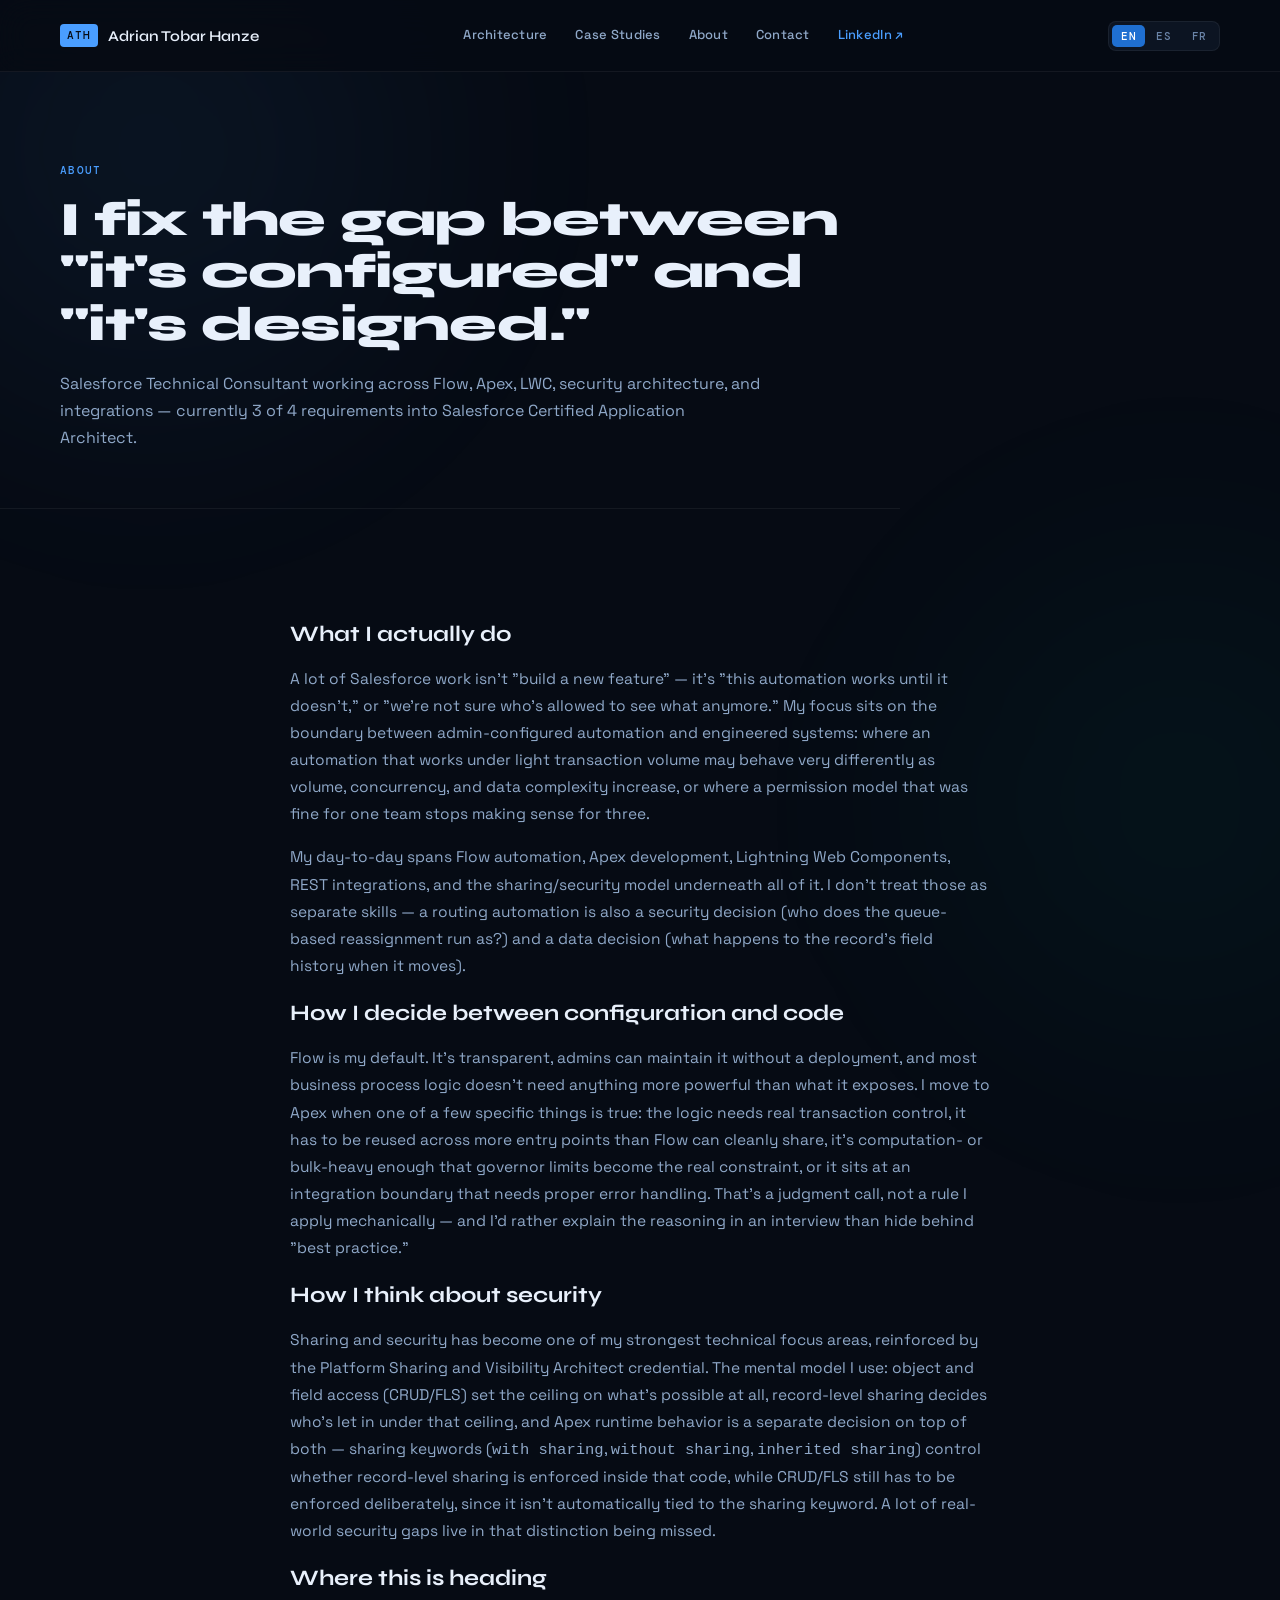
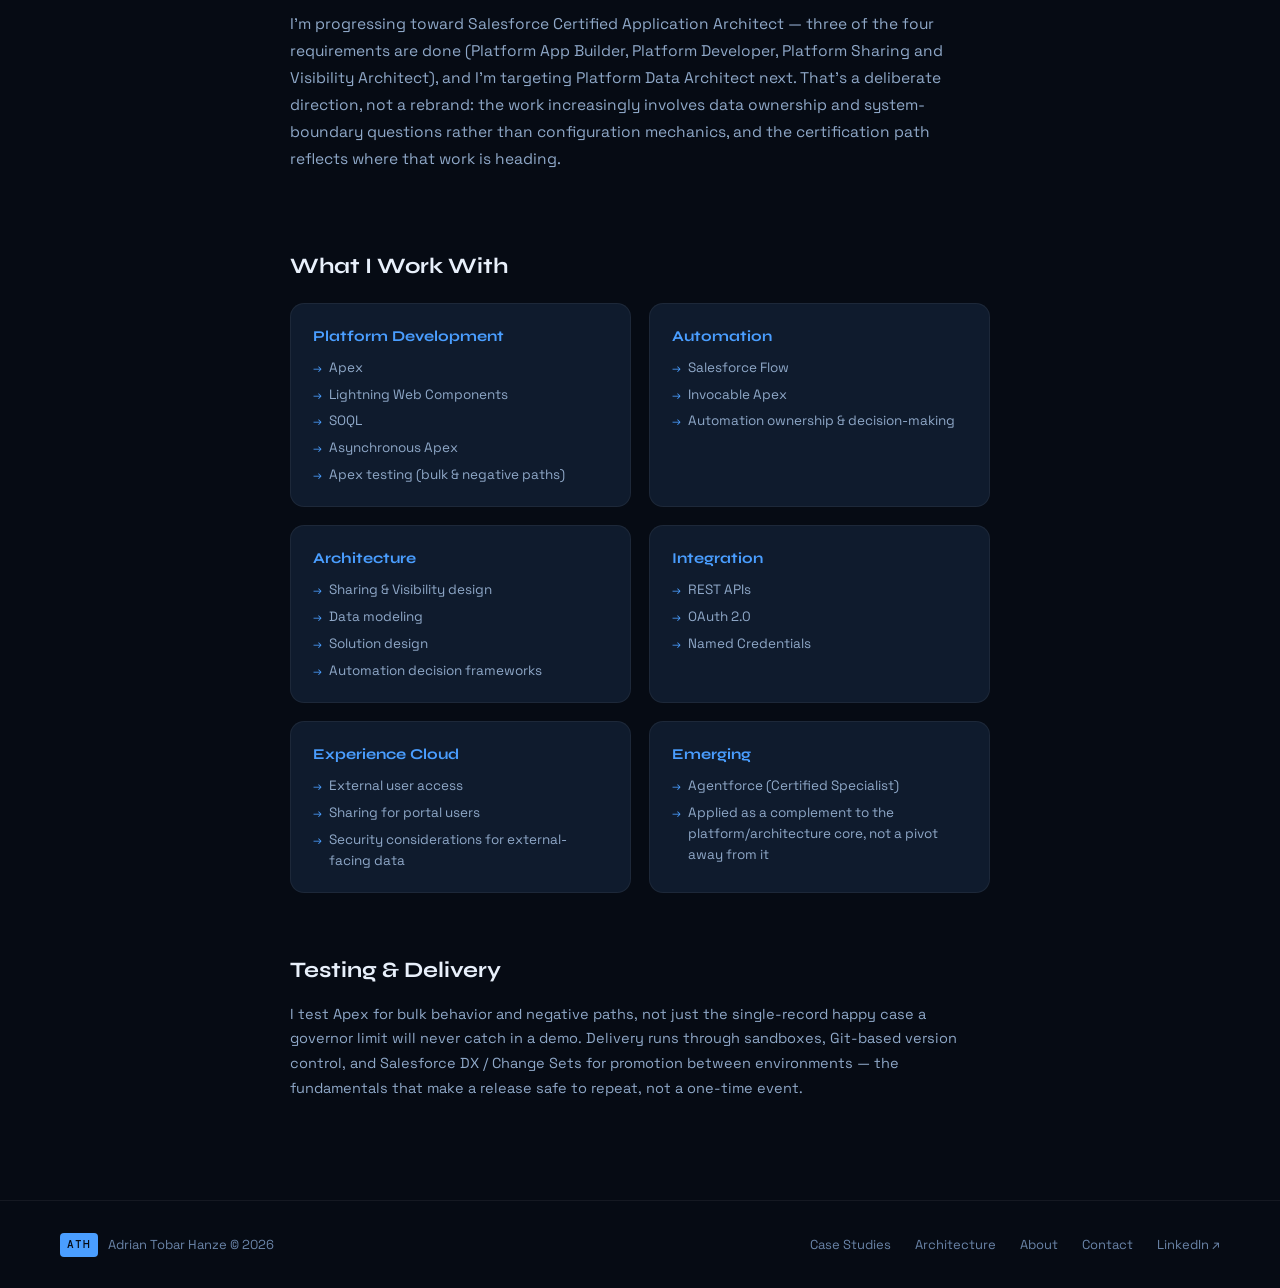
==== commit 2f239732: "fix: harden portfolio claims and Salesforce technical accuracy Credibility-hardening pass over the P" ====
--- a/about.html
+++ b/about.html
@@ -81,17 +81,17 @@
 
     <section class="content-block reveal about-prose" style="border:none;background:none;padding:40px 0;">
       <h2>What I actually do</h2>
-      <p>Most of the Salesforce work I get pulled into isn't "build a new feature." It's "this automation works until it doesn't," or "we're not sure who's allowed to see what anymore." I spend most of my time on the boundary between admin-configured automation and engineered systems — the place where a Flow that made sense at 50 records starts breaking at 5,000, or where a permission model that was fine for one team stops making sense for three.</p>
+      <p>A lot of Salesforce work isn't "build a new feature" — it's "this automation works until it doesn't," or "we're not sure who's allowed to see what anymore." My focus sits on the boundary between admin-configured automation and engineered systems: where an automation that works under light transaction volume may behave very differently as volume, concurrency, and data complexity increase, or where a permission model that was fine for one team stops making sense for three.</p>
       <p>My day-to-day spans Flow automation, Apex development, Lightning Web Components, REST integrations, and the sharing/security model underneath all of it. I don't treat those as separate skills — a routing automation is also a security decision (who does the queue-based reassignment run as?) and a data decision (what happens to the record's field history when it moves).</p>
 
       <h2>How I decide between configuration and code</h2>
       <p>Flow is my default. It's transparent, admins can maintain it without a deployment, and most business process logic doesn't need anything more powerful than what it exposes. I move to Apex when one of a few specific things is true: the logic needs real transaction control, it has to be reused across more entry points than Flow can cleanly share, it's computation- or bulk-heavy enough that governor limits become the real constraint, or it sits at an integration boundary that needs proper error handling. That's a judgment call, not a rule I apply mechanically — and I'd rather explain the reasoning in an interview than hide behind "best practice."</p>
 
       <h2>How I think about security</h2>
-      <p>Sharing and security is the part of Salesforce I find most interesting, which is part of why I went after the Sharing and Visibility Architect credential specifically rather than treating it as a box to check. The mental model I use: object and field access set the ceiling, record-level sharing decides who's actually let in under that ceiling, and runtime code (with sharing, without sharing, CRUD/FLS enforcement) decides whether anything built on top respects both. A lot of real-world security gaps live in that last, least-visible layer.</p>
+      <p>Sharing and security has become one of my strongest technical focus areas, reinforced by the Platform Sharing and Visibility Architect credential. The mental model I use: object and field access (CRUD/FLS) set the ceiling on what's possible at all, record-level sharing decides who's let in under that ceiling, and Apex runtime behavior is a separate decision on top of both — sharing keywords (<code>with sharing</code>, <code>without sharing</code>, <code>inherited sharing</code>) control whether record-level sharing is enforced inside that code, while CRUD/FLS still has to be enforced deliberately, since it isn't automatically tied to the sharing keyword. A lot of real-world security gaps live in that distinction being missed.</p>
 
       <h2>Where this is heading</h2>
-      <p>I'm progressing toward Salesforce Certified Application Architect — three of the four requirements are done (Platform App Builder, Platform Developer, Platform Sharing and Visibility Architect), and I'm targeting Platform Data Architect next. That's a deliberate direction, not a rebrand: the questions I find myself asking on real projects are increasingly about data ownership and system boundaries rather than which button to click in Setup, and the certification path is catching up to where the work already is.</p>
+      <p>I'm progressing toward Salesforce Certified Application Architect — three of the four requirements are done (Platform App Builder, Platform Developer, Platform Sharing and Visibility Architect), and I'm targeting Platform Data Architect next. That's a deliberate direction, not a rebrand: the work increasingly involves data ownership and system-boundary questions rather than configuration mechanics, and the certification path reflects where that work is heading.</p>
     </section>
 
     <section class="content-block reveal" style="border:none;background:none;padding:0 0 40px;">
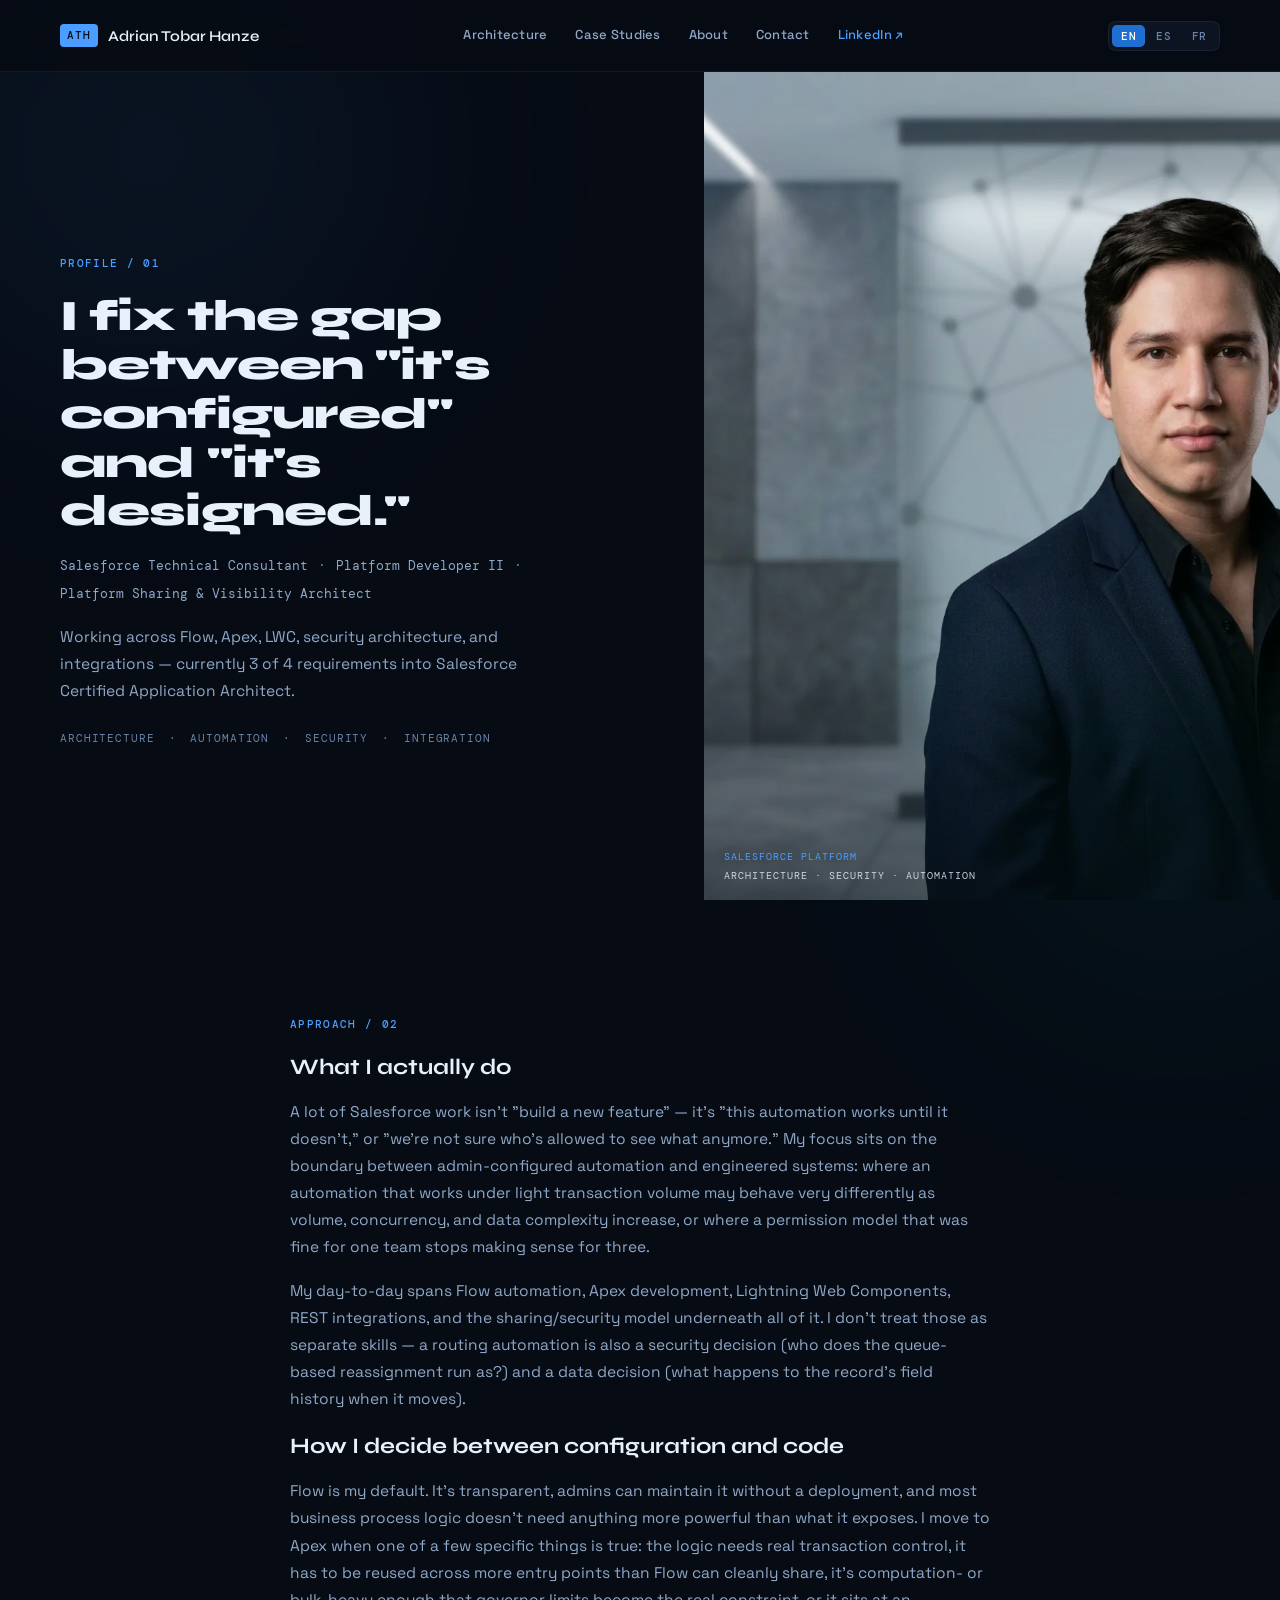
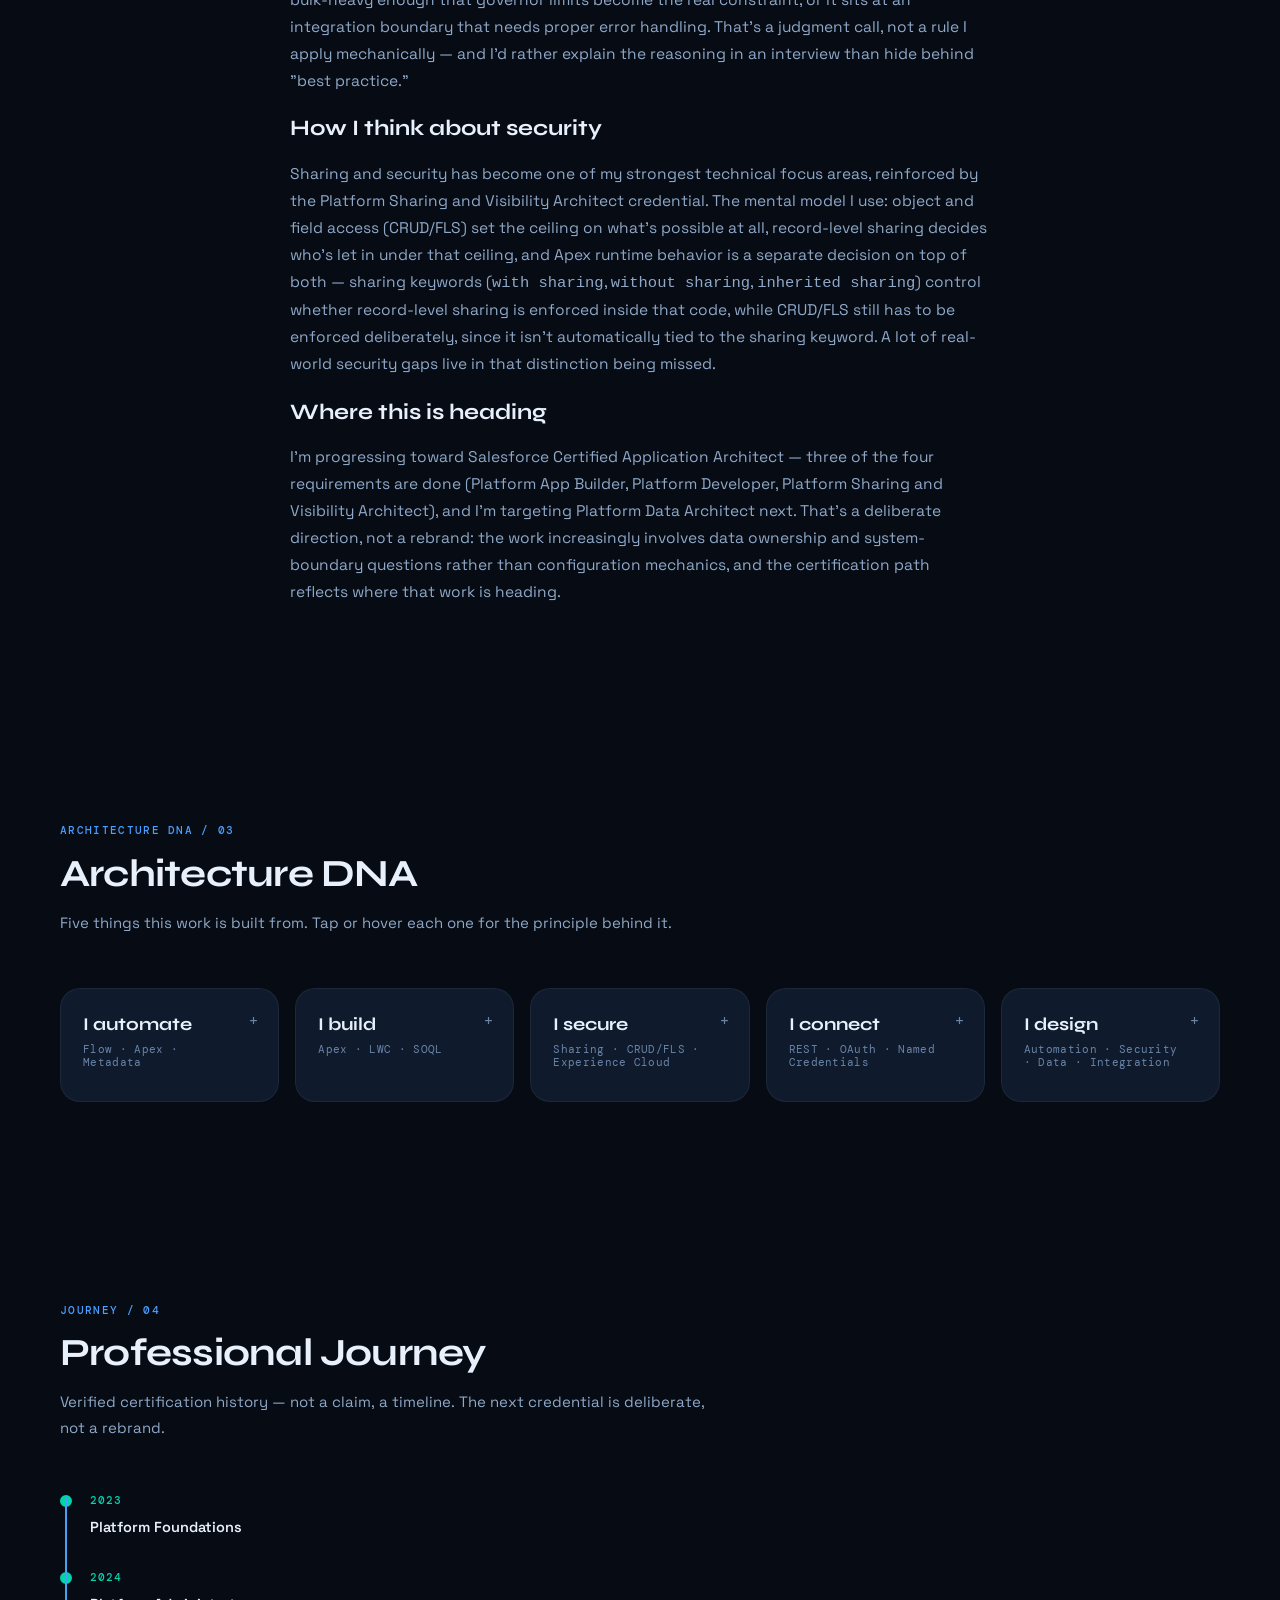
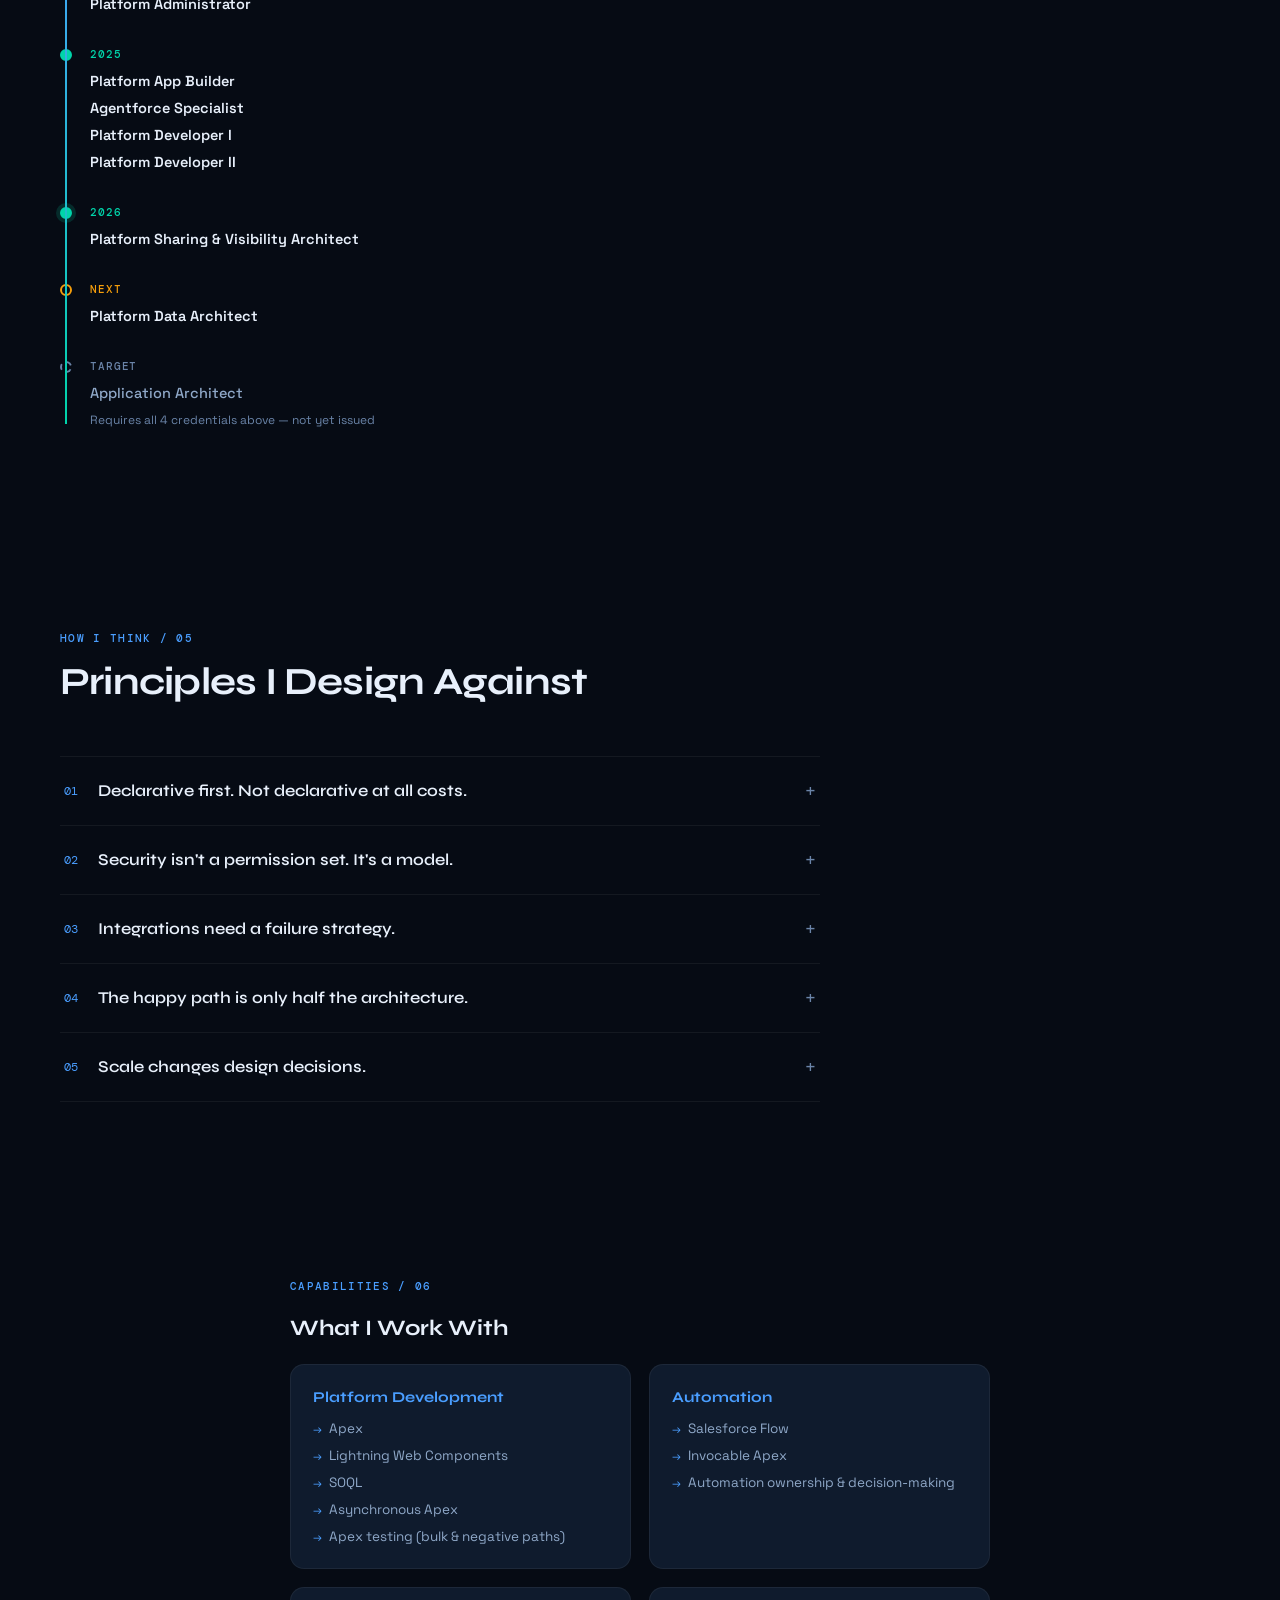
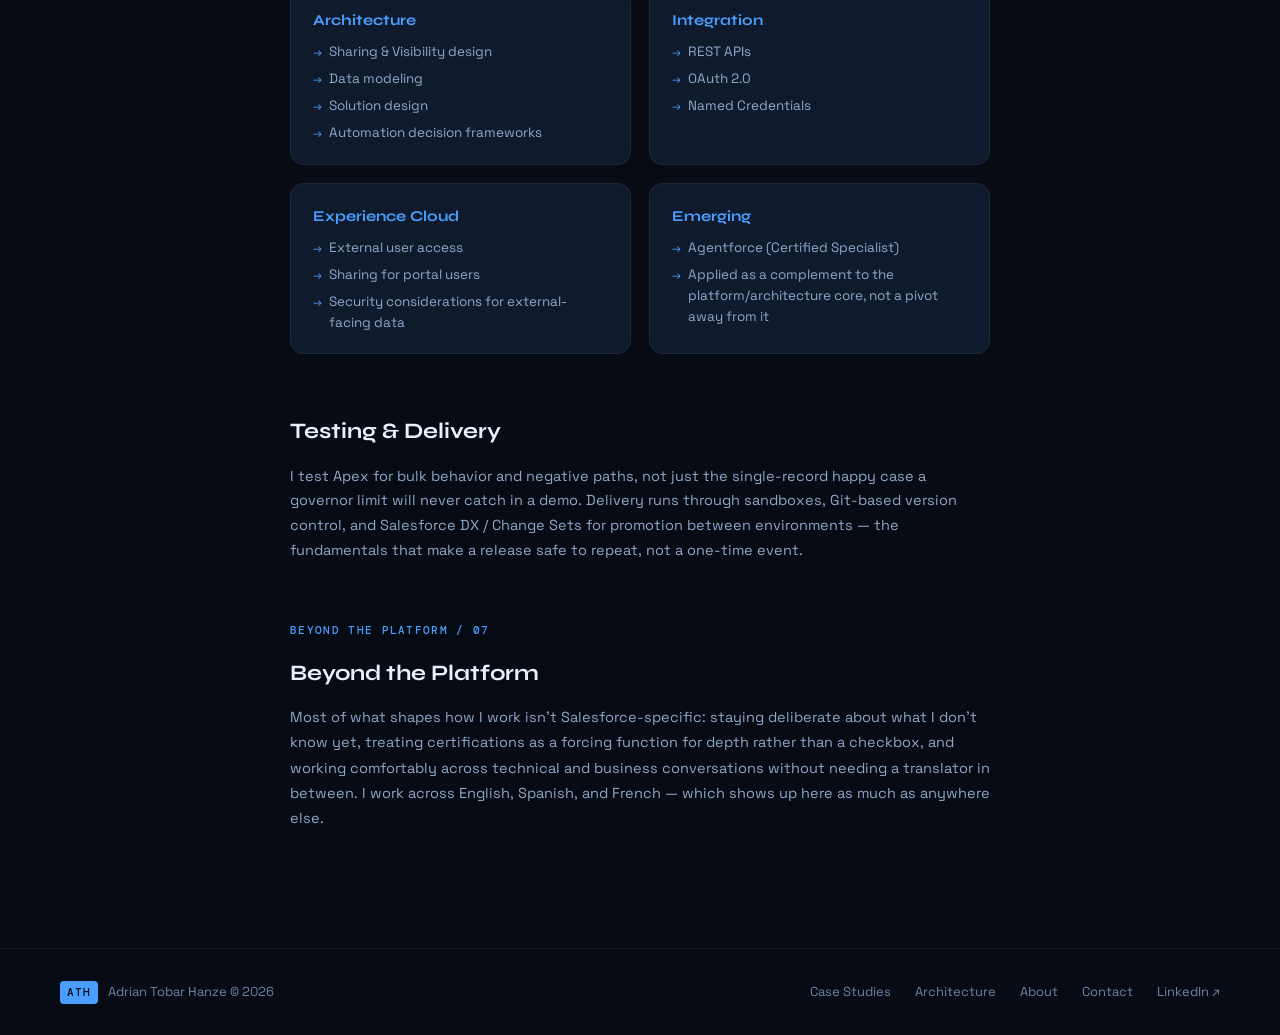
==== commit 108256d4: "feat: redesign About page around the portrait — split hero, Architecture DNA, journey timeline, How " ====
--- a/about.html
+++ b/about.html
@@ -70,17 +70,43 @@
     </div>
   </nav>
 
-  <div class="page-hero reveal">
-    <span class="section-tag">About</span>
-    <h1>I fix the gap between "it's configured" and "it's designed."</h1>
-    <p class="page-dek">Salesforce Technical Consultant working across Flow, Apex, LWC, security architecture, and integrations — currently 3 of 4 requirements into Salesforce Certified Application Architect.</p>
-  </div>
-
   <main id="main-content">
+
+  <!-- ═══ ABOUT HERO — SPLIT PORTRAIT LAYOUT ═══ -->
+  <section class="about-hero reveal">
+    <div class="about-hero-copy">
+      <span class="section-tag">PROFILE / 01</span>
+      <h1 class="about-hero-headline">I fix the gap between "it's configured" and "it's designed."</h1>
+      <div class="about-hero-identity">
+        <span>Salesforce Technical Consultant</span>
+        <span>Platform Developer II</span>
+        <span>Platform Sharing &amp; Visibility Architect</span>
+      </div>
+      <p class="about-hero-lede">Working across Flow, Apex, LWC, security architecture, and integrations — currently 3 of 4 requirements into Salesforce Certified Application Architect.</p>
+      <div class="about-hero-caps">
+        <span>Architecture</span><span>·</span><span>Automation</span><span>·</span><span>Security</span><span>·</span><span>Integration</span>
+      </div>
+    </div>
+    <div class="about-hero-portrait-col">
+      <div class="portrait-frame">
+        <picture>
+          <source type="image/webp" srcset="assets/profile/adrian-tobar-architect-hero-560.webp 560w, assets/profile/adrian-tobar-architect-hero.webp 896w" sizes="(max-width: 980px) 100vw, 45vw">
+          <img src="assets/profile/adrian-tobar-architect-hero.jpg" alt="Adrian Tobar Hanze, Salesforce Technical Consultant" width="896" height="1193" fetchpriority="high">
+        </picture>
+        <div class="portrait-caption">
+          <span>Salesforce Platform</span>
+          <span>Architecture · Security · Automation</span>
+        </div>
+      </div>
+    </div>
+  </section>
+
   <div class="content-grid" style="grid-template-columns:1fr; max-width:820px; margin:0 auto;">
 
-    <section class="content-block reveal about-prose" style="border:none;background:none;padding:40px 0;">
-      <h2>What I actually do</h2>
+    <!-- ═══ APPROACH (existing prose, kept) ═══ -->
+    <section class="content-block reveal about-prose" style="border:none;background:none;padding:56px 0 40px;">
+      <span class="section-tag">APPROACH / 02</span>
+      <h2 style="margin-top:16px;">What I actually do</h2>
       <p>A lot of Salesforce work isn't "build a new feature" — it's "this automation works until it doesn't," or "we're not sure who's allowed to see what anymore." My focus sits on the boundary between admin-configured automation and engineered systems: where an automation that works under light transaction volume may behave very differently as volume, concurrency, and data complexity increase, or where a permission model that was fine for one team stops making sense for three.</p>
       <p>My day-to-day spans Flow automation, Apex development, Lightning Web Components, REST integrations, and the sharing/security model underneath all of it. I don't treat those as separate skills — a routing automation is also a security decision (who does the queue-based reassignment run as?) and a data decision (what happens to the record's field history when it moves).</p>
 
@@ -94,8 +120,158 @@
       <p>I'm progressing toward Salesforce Certified Application Architect — three of the four requirements are done (Platform App Builder, Platform Developer, Platform Sharing and Visibility Architect), and I'm targeting Platform Data Architect next. That's a deliberate direction, not a rebrand: the work increasingly involves data ownership and system-boundary questions rather than configuration mechanics, and the certification path reflects where that work is heading.</p>
     </section>
 
-    <section class="content-block reveal" style="border:none;background:none;padding:0 0 40px;">
-      <h2 style="font-family:var(--font-display);font-size:22px;color:var(--text-primary);margin-bottom:18px;">What I Work With</h2>
+  </div>
+
+  <!-- ═══ ARCHITECTURE DNA ═══ -->
+  <section class="section reveal">
+    <div class="section-header">
+      <span class="section-tag">ARCHITECTURE DNA / 03</span>
+      <h2 class="section-title">Architecture DNA</h2>
+      <p class="section-intro">Five things this work is built from. Tap or hover each one for the principle behind it.</p>
+    </div>
+    <div class="dna-grid">
+      <button class="dna-card" type="button" aria-expanded="false" aria-controls="dna-automate">
+        <span class="dna-verb">I automate</span>
+        <span class="dna-stack">Flow · Apex · Metadata</span>
+        <span class="dna-reveal" id="dna-automate">Flow owns orchestration by default — until a requirement genuinely needs programmatic control.</span>
+        <span class="dna-plus" aria-hidden="true">+</span>
+      </button>
+      <button class="dna-card" type="button" aria-expanded="false" aria-controls="dna-build">
+        <span class="dna-verb">I build</span>
+        <span class="dna-stack">Apex · LWC · SOQL</span>
+        <span class="dna-reveal" id="dna-build">Components consume services and render state — they don't own business logic.</span>
+        <span class="dna-plus" aria-hidden="true">+</span>
+      </button>
+      <button class="dna-card" type="button" aria-expanded="false" aria-controls="dna-secure">
+        <span class="dna-verb">I secure</span>
+        <span class="dna-stack">Sharing · CRUD/FLS · Experience Cloud</span>
+        <span class="dna-reveal" id="dna-secure">Access starts with explicit boundaries, not accumulated permissions.</span>
+        <span class="dna-plus" aria-hidden="true">+</span>
+      </button>
+      <button class="dna-card" type="button" aria-expanded="false" aria-controls="dna-connect">
+        <span class="dna-verb">I connect</span>
+        <span class="dna-stack">REST · OAuth · Named Credentials</span>
+        <span class="dna-reveal" id="dna-connect">An integration needs a contract for what happens when the other side is down, not just a happy path.</span>
+        <span class="dna-plus" aria-hidden="true">+</span>
+      </button>
+      <button class="dna-card" type="button" aria-expanded="false" aria-controls="dna-design">
+        <span class="dna-verb">I design</span>
+        <span class="dna-stack">Automation · Security · Data · Integration</span>
+        <span class="dna-reveal" id="dna-design">Every decision names its trade-off, not just its benefit.</span>
+        <span class="dna-plus" aria-hidden="true">+</span>
+      </button>
+    </div>
+  </section>
+
+  <!-- ═══ PROFESSIONAL JOURNEY ═══ -->
+  <section class="section reveal">
+    <div class="section-header">
+      <span class="section-tag">JOURNEY / 04</span>
+      <h2 class="section-title">Professional Journey</h2>
+      <p class="section-intro">Verified certification history — not a claim, a timeline. The next credential is deliberate, not a rebrand.</p>
+    </div>
+    <div class="journey-timeline">
+      <div class="jt-item jt-done">
+        <span class="jt-year">2023</span>
+        <div class="jt-dot"></div>
+        <div class="jt-content"><span class="jt-cert">Platform Foundations</span></div>
+      </div>
+      <div class="jt-item jt-done">
+        <span class="jt-year">2024</span>
+        <div class="jt-dot"></div>
+        <div class="jt-content"><span class="jt-cert">Platform Administrator</span></div>
+      </div>
+      <div class="jt-item jt-done">
+        <span class="jt-year">2025</span>
+        <div class="jt-dot"></div>
+        <div class="jt-content">
+          <span class="jt-cert">Platform App Builder</span>
+          <span class="jt-cert">Agentforce Specialist</span>
+          <span class="jt-cert">Platform Developer I</span>
+          <span class="jt-cert">Platform Developer II</span>
+        </div>
+      </div>
+      <div class="jt-item jt-done jt-current">
+        <span class="jt-year">2026</span>
+        <div class="jt-dot"></div>
+        <div class="jt-content"><span class="jt-cert">Platform Sharing &amp; Visibility Architect</span></div>
+      </div>
+      <div class="jt-item jt-next">
+        <span class="jt-year">Next</span>
+        <div class="jt-dot"></div>
+        <div class="jt-content"><span class="jt-cert">Platform Data Architect</span></div>
+      </div>
+      <div class="jt-item jt-target">
+        <span class="jt-year">Target</span>
+        <div class="jt-dot"></div>
+        <div class="jt-content">
+          <span class="jt-cert">Application Architect</span>
+          <span class="jt-caption">Requires all 4 credentials above — not yet issued</span>
+        </div>
+      </div>
+    </div>
+  </section>
+
+  <!-- ═══ HOW I THINK ═══ -->
+  <section class="section reveal">
+    <div class="section-header">
+      <span class="section-tag">HOW I THINK / 05</span>
+      <h2 class="section-title">Principles I Design Against</h2>
+    </div>
+    <div class="think-list">
+      <button class="think-item" type="button" aria-expanded="false" aria-controls="think-1">
+        <span class="think-num">01</span>
+        <span class="think-statement">Declarative first. Not declarative at all costs.</span>
+        <span class="think-toggle" aria-hidden="true">+</span>
+      </button>
+      <div class="think-panel" id="think-1">
+        <p>Flow owns orchestration by default because it keeps the system admin-maintainable. Apex earns its place when transaction control, reuse, or bulk performance justify the added engineering lifecycle — not because a requirement merely could be coded.</p>
+      </div>
+
+      <button class="think-item" type="button" aria-expanded="false" aria-controls="think-2">
+        <span class="think-num">02</span>
+        <span class="think-statement">Security isn't a permission set. It's a model.</span>
+        <span class="think-toggle" aria-hidden="true">+</span>
+      </button>
+      <div class="think-panel" id="think-2">
+        <p>Object access, field access, record-level sharing, and Apex runtime behavior are four separate decisions that have to agree with each other. A permission set alone doesn't answer any of them completely.</p>
+      </div>
+
+      <button class="think-item" type="button" aria-expanded="false" aria-controls="think-3">
+        <span class="think-num">03</span>
+        <span class="think-statement">Integrations need a failure strategy.</span>
+        <span class="think-toggle" aria-hidden="true">+</span>
+      </button>
+      <div class="think-panel" id="think-3">
+        <p>The interesting design question isn't which API to call — it's what happens when the other side times out, and whether a human finds out about it.</p>
+      </div>
+
+      <button class="think-item" type="button" aria-expanded="false" aria-controls="think-4">
+        <span class="think-num">04</span>
+        <span class="think-statement">The happy path is only half the architecture.</span>
+        <span class="think-toggle" aria-hidden="true">+</span>
+      </button>
+      <div class="think-panel" id="think-4">
+        <p>A solution that only works when everything succeeds isn't finished. Bulk behavior, partial failure, and recovery paths are part of the requirement, not an edge case.</p>
+      </div>
+
+      <button class="think-item" type="button" aria-expanded="false" aria-controls="think-5">
+        <span class="think-num">05</span>
+        <span class="think-statement">Scale changes design decisions.</span>
+        <span class="think-toggle" aria-hidden="true">+</span>
+      </button>
+      <div class="think-panel" id="think-5">
+        <p>An automation or query pattern that's fine at low volume can become the org's next governor-limit incident as record counts, concurrency, and data complexity grow — so I design for where the org is headed, not just where it is today.</p>
+      </div>
+    </div>
+  </section>
+
+  <div class="content-grid" style="grid-template-columns:1fr; max-width:820px; margin:0 auto;">
+
+    <!-- ═══ WHAT I WORK WITH ═══ -->
+    <section class="content-block reveal" style="border:none;background:none;padding:16px 0 40px;">
+      <span class="section-tag">CAPABILITIES / 06</span>
+      <h2 style="font-family:var(--font-display);font-size:22px;color:var(--text-primary);margin:16px 0 18px;">What I Work With</h2>
       <div class="skills-domain-grid">
         <div class="skills-domain">
           <h3>Platform Development</h3>
@@ -127,6 +303,13 @@
     <section class="content-block reveal" style="border:none;background:none;padding:0 0 40px;">
       <h2 style="font-family:var(--font-display);font-size:22px;color:var(--text-primary);margin-bottom:14px;">Testing &amp; Delivery</h2>
       <p style="font-size:14.5px;color:var(--text-secondary);line-height:1.7;max-width:700px;">I test Apex for bulk behavior and negative paths, not just the single-record happy case a governor limit will never catch in a demo. Delivery runs through sandboxes, Git-based version control, and Salesforce DX / Change Sets for promotion between environments — the fundamentals that make a release safe to repeat, not a one-time event.</p>
+    </section>
+
+    <!-- ═══ BEYOND THE PLATFORM ═══ -->
+    <section class="content-block reveal beyond-platform" style="border:none;background:none;padding:0 0 56px;">
+      <span class="section-tag">BEYOND THE PLATFORM / 07</span>
+      <h2 style="font-family:var(--font-display);font-size:22px;color:var(--text-primary);margin:16px 0 14px;">Beyond the Platform</h2>
+      <p>Most of what shapes how I work isn't Salesforce-specific: staying deliberate about what I don't know yet, treating certifications as a forcing function for depth rather than a checkbox, and working comfortably across technical and business conversations without needing a translator in between. I work across English, Spanish, and French — which shows up here as much as anywhere else.</p>
     </section>
 
   </div>
--- a/style.css
+++ b/style.css
@@ -699,9 +699,29 @@
 }
 .aj-steps { display: grid; grid-template-columns: repeat(4, 1fr); gap: 12px; }
 .aj-step {
+  position: relative;
   display: flex; flex-direction: column; gap: 6px;
   background: var(--bg-card); border: 1px solid var(--border);
   border-radius: var(--radius-md); padding: 14px 14px 12px;
+}
+@media (min-width: 681px) {
+  .aj-step:not(:last-child)::after {
+    content: '→'; position: absolute; top: 50%; right: -13px; transform: translateY(-50%);
+    font-size: 12px; color: var(--text-muted); z-index: 1;
+  }
+}
+.aj-target-row { display: flex; align-items: center; gap: 12px; margin-top: 14px; }
+.aj-target-arrow { font-size: 15px; color: var(--text-muted); flex-shrink: 0; }
+.aj-target {
+  display: flex; align-items: center; gap: 10px; flex: 1; min-width: 0;
+  border: 1px dashed var(--border-hover); border-radius: var(--radius-md);
+  padding: 10px 16px;
+}
+.aj-target-icon { font-size: 14px; color: var(--text-muted); flex-shrink: 0; }
+.aj-target-label { font-family: var(--font-display); font-weight: 700; font-size: 13.5px; color: var(--text-secondary); }
+.aj-target-tag {
+  margin-left: auto; font-family: var(--font-mono); font-size: 9.5px; letter-spacing: 0.08em; text-transform: uppercase;
+  color: var(--text-muted); border: 1px solid var(--border); border-radius: 100px; padding: 3px 9px; white-space: nowrap;
 }
 .aj-step.done { border-color: rgba(0,212,170,0.3); }
 .aj-step.next { border-color: rgba(245,158,11,0.3); }
@@ -871,6 +891,265 @@
 }
 .page-hero .page-dek { font-size: 16px; color: var(--text-secondary); line-height: 1.7; max-width: 700px; }
 @media (max-width: 900px) { .page-hero { padding: 60px 24px 40px; } }
+
+/* ═══════════════════════════════════════
+   PORTRAIT / EDITORIAL IMAGE TREATMENT
+   ═══════════════════════════════════════ */
+.portrait-frame {
+  position: relative;
+  overflow: hidden;
+  background: var(--bg-surface);
+}
+.portrait-frame picture,
+.portrait-frame img {
+  display: block; width: 100%; height: 100%;
+  object-fit: cover;
+}
+/* quiet rim glow, top-left */
+.portrait-frame::before {
+  content: ''; position: absolute; inset: 0; z-index: 2; pointer-events: none;
+  background: linear-gradient(135deg, rgba(74,158,255,0.14), transparent 38%);
+  mix-blend-mode: screen;
+}
+/* soft bottom scrim so metadata captions stay legible over the photo */
+.portrait-frame::after {
+  content: ''; position: absolute; inset: 0; z-index: 2; pointer-events: none;
+  background: linear-gradient(0deg, rgba(6,11,20,0.55) 0%, transparent 30%);
+}
+.portrait-frame--sm { border-radius: var(--radius-lg); aspect-ratio: 3 / 4; }
+
+.portrait-caption {
+  position: absolute; left: 20px; right: 20px; bottom: 16px; z-index: 3;
+  display: flex; flex-direction: column; gap: 3px;
+}
+.portrait-caption span {
+  font-family: var(--font-mono); font-size: 10px; letter-spacing: 0.1em; text-transform: uppercase;
+  color: rgba(232,240,251,0.85);
+}
+.portrait-caption span:first-child { color: var(--accent); }
+
+/* ═══════════════════════════════════════
+   ABOUT — SPLIT HERO
+   ═══════════════════════════════════════ */
+.about-hero {
+  display: grid; grid-template-columns: minmax(0,1fr) minmax(340px, 45%);
+  align-items: stretch; min-height: calc(100vh - var(--nav-h));
+}
+.about-hero-copy {
+  padding: 90px 60px 60px 60px;
+  display: flex; flex-direction: column; justify-content: center; gap: 20px;
+  max-width: 600px;
+}
+.about-hero-copy .section-tag { margin-bottom: 0; }
+.about-hero-headline {
+  font-family: var(--font-display); font-weight: 800;
+  font-size: clamp(26px, 3.4vw, 46px); line-height: 1.12; letter-spacing: -0.02em;
+  color: var(--text-primary);
+}
+.about-hero-identity {
+  display: flex; flex-wrap: wrap; gap: 8px 10px;
+  font-family: var(--font-mono); font-size: 12.5px; color: var(--text-secondary);
+}
+.about-hero-identity span:not(:last-child)::after { content: '·'; margin-left: 10px; color: var(--text-muted); }
+.about-hero-lede { font-size: 15.5px; color: var(--text-secondary); line-height: 1.75; }
+.about-hero-caps {
+  display: flex; flex-wrap: wrap; gap: 8px 14px; margin-top: 4px;
+  font-family: var(--font-mono); font-size: 11px; letter-spacing: 0.08em; text-transform: uppercase;
+  color: var(--text-muted);
+}
+.about-hero-portrait-col { position: relative; }
+.about-hero-portrait-col .portrait-frame { position: absolute; inset: 0; }
+@media (max-width: 980px) {
+  .about-hero { grid-template-columns: 1fr; min-height: unset; }
+  .about-hero-portrait-col { order: -1; height: 62vh; min-height: 380px; }
+  .about-hero-copy { padding: 40px 24px 48px; }
+}
+@media (max-width: 480px) {
+  .about-hero-portrait-col { height: 52vh; min-height: 320px; }
+}
+
+/* ═══════════════════════════════════════
+   HOME — MEET ADRIAN
+   ═══════════════════════════════════════ */
+.meet-adrian { display: flex; align-items: center; gap: 52px; }
+.meet-adrian-copy { flex: 1; max-width: 540px; }
+.meet-adrian-portrait { flex-shrink: 0; width: 230px; }
+.meet-adrian-cta {
+  display: inline-flex; align-items: center; gap: 8px; margin-top: 22px;
+  font-size: 13px; font-weight: 600; color: var(--accent); transition: gap var(--transition-fast);
+}
+.meet-adrian-cta:hover { gap: 12px; }
+@media (max-width: 820px) {
+  .meet-adrian { flex-direction: column; text-align: center; gap: 28px; }
+  .meet-adrian-portrait { width: 170px; order: -1; }
+  .meet-adrian-copy { max-width: 100%; }
+  .meet-adrian-cta:hover { gap: 8px; }
+}
+
+/* ═══════════════════════════════════════
+   ARCHITECTURE DNA
+   ═══════════════════════════════════════ */
+.dna-grid { display: grid; grid-template-columns: repeat(auto-fit, minmax(210px, 1fr)); gap: 16px; }
+.dna-card {
+  position: relative;
+  display: flex; flex-direction: column; align-items: flex-start; gap: 8px;
+  background: var(--bg-card); border: 1px solid var(--border); border-radius: var(--radius-lg);
+  padding: 24px 40px 24px 22px; text-align: left; cursor: pointer; font-family: inherit; color: inherit;
+  width: 100%; transition: border-color var(--transition-base), transform var(--transition-base);
+}
+.dna-card:hover, .dna-card.expanded, .dna-card:focus-visible {
+  border-color: var(--border-hover); transform: translateY(-3px);
+}
+.dna-verb { font-family: var(--font-display); font-size: 18px; font-weight: 700; color: var(--text-primary); }
+.dna-stack { font-family: var(--font-mono); font-size: 10.5px; color: var(--text-muted); letter-spacing: 0.03em; }
+.dna-reveal {
+  font-size: 13.5px; color: var(--text-secondary); line-height: 1.55;
+  max-height: 0; opacity: 0; overflow: hidden;
+  transition: max-height var(--transition-slow), opacity var(--transition-base), margin-top var(--transition-base);
+}
+.dna-card:hover .dna-reveal, .dna-card.expanded .dna-reveal, .dna-card:focus-visible .dna-reveal {
+  max-height: 120px; opacity: 1; margin-top: 2px;
+}
+.dna-plus {
+  position: absolute; top: 22px; right: 20px;
+  font-family: var(--font-mono); font-size: 15px; color: var(--text-muted);
+  transition: transform var(--transition-base), color var(--transition-base);
+}
+.dna-card.expanded .dna-plus, .dna-card:hover .dna-plus, .dna-card:focus-visible .dna-plus {
+  transform: rotate(45deg); color: var(--accent);
+}
+
+/* ═══════════════════════════════════════
+   PROFESSIONAL JOURNEY TIMELINE
+   ═══════════════════════════════════════ */
+.journey-timeline { position: relative; padding-left: 30px; max-width: 640px; }
+.journey-timeline::before {
+  content: ''; position: absolute; left: 5px; top: 6px; bottom: 6px; width: 2px;
+  background: var(--border);
+}
+.journey-timeline::after {
+  content: ''; position: absolute; left: 5px; top: 6px; width: 2px; height: 0;
+  background: linear-gradient(180deg, var(--accent), var(--accent-2));
+  transition: height 1.2s cubic-bezier(0.16,1,0.3,1);
+}
+.journey-timeline.in-view::after { height: calc(100% - 12px); }
+.jt-item {
+  position: relative; padding-bottom: 30px;
+  opacity: 0; transform: translateX(-10px);
+  transition: opacity 0.6s ease, transform 0.6s ease;
+}
+.journey-timeline.in-view .jt-item { opacity: 1; transform: translateX(0); }
+.jt-item:nth-child(2) { transition-delay: 0.08s; }
+.jt-item:nth-child(3) { transition-delay: 0.16s; }
+.jt-item:nth-child(4) { transition-delay: 0.24s; }
+.jt-item:nth-child(5) { transition-delay: 0.32s; }
+.jt-item:nth-child(6) { transition-delay: 0.4s; }
+.jt-item:last-child { padding-bottom: 0; }
+.jt-dot {
+  position: absolute; left: -30px; top: 3px; width: 12px; height: 12px;
+  border-radius: 50%; background: var(--bg); border: 2px solid var(--border);
+}
+.jt-item.jt-done .jt-dot { border-color: var(--accent-2); background: var(--accent-2); }
+.jt-item.jt-current .jt-dot {
+  border-color: var(--accent-2); background: var(--accent-2);
+  box-shadow: 0 0 0 4px rgba(0,212,170,0.16);
+}
+.jt-item.jt-next .jt-dot { border-color: var(--accent-3); animation: pulse 2.2s infinite; }
+.jt-item.jt-target .jt-dot { border: 2px dashed var(--text-muted); background: transparent; }
+.jt-year {
+  font-family: var(--font-mono); font-size: 11px; font-weight: 500; letter-spacing: 0.08em;
+  text-transform: uppercase; color: var(--text-muted); margin-bottom: 6px; display: block;
+}
+.jt-item.jt-done .jt-year, .jt-item.jt-current .jt-year { color: var(--accent-2); }
+.jt-item.jt-next .jt-year { color: var(--accent-3); }
+.jt-content { display: flex; flex-direction: column; gap: 4px; }
+.jt-cert { font-size: 14.5px; font-weight: 600; color: var(--text-primary); }
+.jt-item.jt-target .jt-cert { color: var(--text-secondary); font-weight: 500; }
+.jt-caption { font-size: 12px; color: var(--text-muted); margin-top: 2px; }
+
+/* ═══════════════════════════════════════
+   HOW I THINK — accordion
+   ═══════════════════════════════════════ */
+.think-list { display: flex; flex-direction: column; border-top: 1px solid var(--border); max-width: 760px; }
+.think-item {
+  display: flex; align-items: center; gap: 20px; width: 100%;
+  background: none; border: none; border-bottom: 1px solid var(--border);
+  padding: 22px 4px; text-align: left; cursor: pointer; font-family: inherit; color: inherit;
+}
+.think-item:hover .think-statement { color: var(--text-primary); }
+.think-num { font-family: var(--font-mono); font-size: 12px; color: var(--accent); flex-shrink: 0; }
+.think-statement {
+  flex: 1; font-family: var(--font-display); font-size: 16.5px; font-weight: 600;
+  color: var(--text-primary); line-height: 1.35; transition: color var(--transition-fast);
+}
+.think-toggle {
+  font-family: var(--font-mono); font-size: 18px; color: var(--text-muted); flex-shrink: 0;
+  transition: transform var(--transition-base), color var(--transition-base);
+}
+.think-item[aria-expanded="true"] .think-toggle { transform: rotate(45deg); color: var(--accent); }
+.think-panel { max-height: 0; overflow: hidden; transition: max-height var(--transition-slow); }
+.think-panel.open { max-height: 220px; }
+.think-panel p { font-size: 14px; color: var(--text-secondary); line-height: 1.7; max-width: 640px; padding: 0 4px 22px 36px; }
+
+/* ═══════════════════════════════════════
+   BEYOND THE PLATFORM
+   ═══════════════════════════════════════ */
+.beyond-platform { max-width: 700px; }
+.beyond-platform p { font-size: 14.5px; color: var(--text-secondary); line-height: 1.75; }
+
+/* ═══════════════════════════════════════
+   ARCHITECTURE CONSOLE (home, signature interaction)
+   ═══════════════════════════════════════ */
+.arch-console {
+  background: var(--bg-panel); border: 1px solid var(--border); border-radius: var(--radius-lg);
+  padding: 36px 40px; position: relative; overflow: hidden;
+}
+.arch-console::before {
+  content: ''; position: absolute; top: -50%; right: -10%; width: 55%; height: 200%;
+  background: radial-gradient(circle, rgba(74,158,255,0.07), transparent 65%);
+  pointer-events: none;
+}
+.arch-console .decision-tabs { position: relative; z-index: 1; margin-bottom: 26px; }
+.arch-console .decision-panel { position: relative; z-index: 1; }
+.arch-console .decision-panel.active { animation: acFade 0.3s ease; }
+@keyframes acFade { from { opacity: 0; transform: translateY(6px); } to { opacity: 1; transform: translateY(0); } }
+.ac-sequence { display: flex; align-items: center; flex-wrap: wrap; gap: 8px 4px; margin-bottom: 22px; }
+.ac-node {
+  font-family: var(--font-display); font-weight: 700; font-size: 14px;
+  color: var(--text-primary); background: var(--bg-card); border: 1px solid var(--border);
+  padding: 9px 15px; border-radius: var(--radius-sm);
+}
+.ac-seq-arrow { color: var(--accent); font-size: 13px; opacity: 0.75; }
+.ac-message { font-size: 15px; color: var(--text-secondary); line-height: 1.7; max-width: 560px; margin-bottom: 22px; }
+@media (max-width: 680px) {
+  .arch-console { padding: 26px 22px; }
+  .ac-node { font-size: 12.5px; padding: 7px 12px; }
+}
+
+/* ═══════════════════════════════════════
+   MICROINTERACTIONS
+   ═══════════════════════════════════════ */
+.principles-more { transition: gap var(--transition-fast), color var(--transition-fast); }
+.principles-more:hover { gap: 12px; color: var(--accent-2); }
+
+.project-card { position: relative; }
+.project-insight {
+  position: absolute; left: 0; right: 0; bottom: 0; z-index: 1;
+  padding: 20px 28px 18px;
+  border-radius: 0 0 var(--radius-lg) var(--radius-lg);
+  background: linear-gradient(0deg, var(--bg-card) 55%, transparent);
+  font-family: var(--font-mono); font-size: 11.5px; letter-spacing: 0.02em; color: var(--accent);
+  transform: translateY(6px); opacity: 0;
+  transition: opacity var(--transition-base), transform var(--transition-base);
+  pointer-events: none;
+}
+.project-card:hover .project-insight,
+.project-card:focus-visible .project-insight { opacity: 1; transform: translateY(0); }
+
+/* Diagram life: brighten the connector leaving a hovered node */
+.flow-node:hover + .flow-arrow { opacity: 1; color: var(--accent-2); }
+
+.cta-headline { line-height: 1.22; }
 
 /* ─── MOBILE NAV TOGGLE ─── */
 .nav-toggle {
@@ -993,3 +1272,10 @@
 @media (max-width: 360px) {
   .matrix-grid, .risk-grid, .decision-criteria { grid-template-columns: 1fr; }
 }
+
+/* aj-target's "NOT YET EARNED" tag can outgrow the row in longer translations
+   (French "Pas Encore Obtenu") at very narrow widths — let it wrap to its own line. */
+@media (max-width: 400px) {
+  .aj-target { flex-wrap: wrap; row-gap: 6px; }
+  .aj-target-tag { margin-left: 0; }
+}
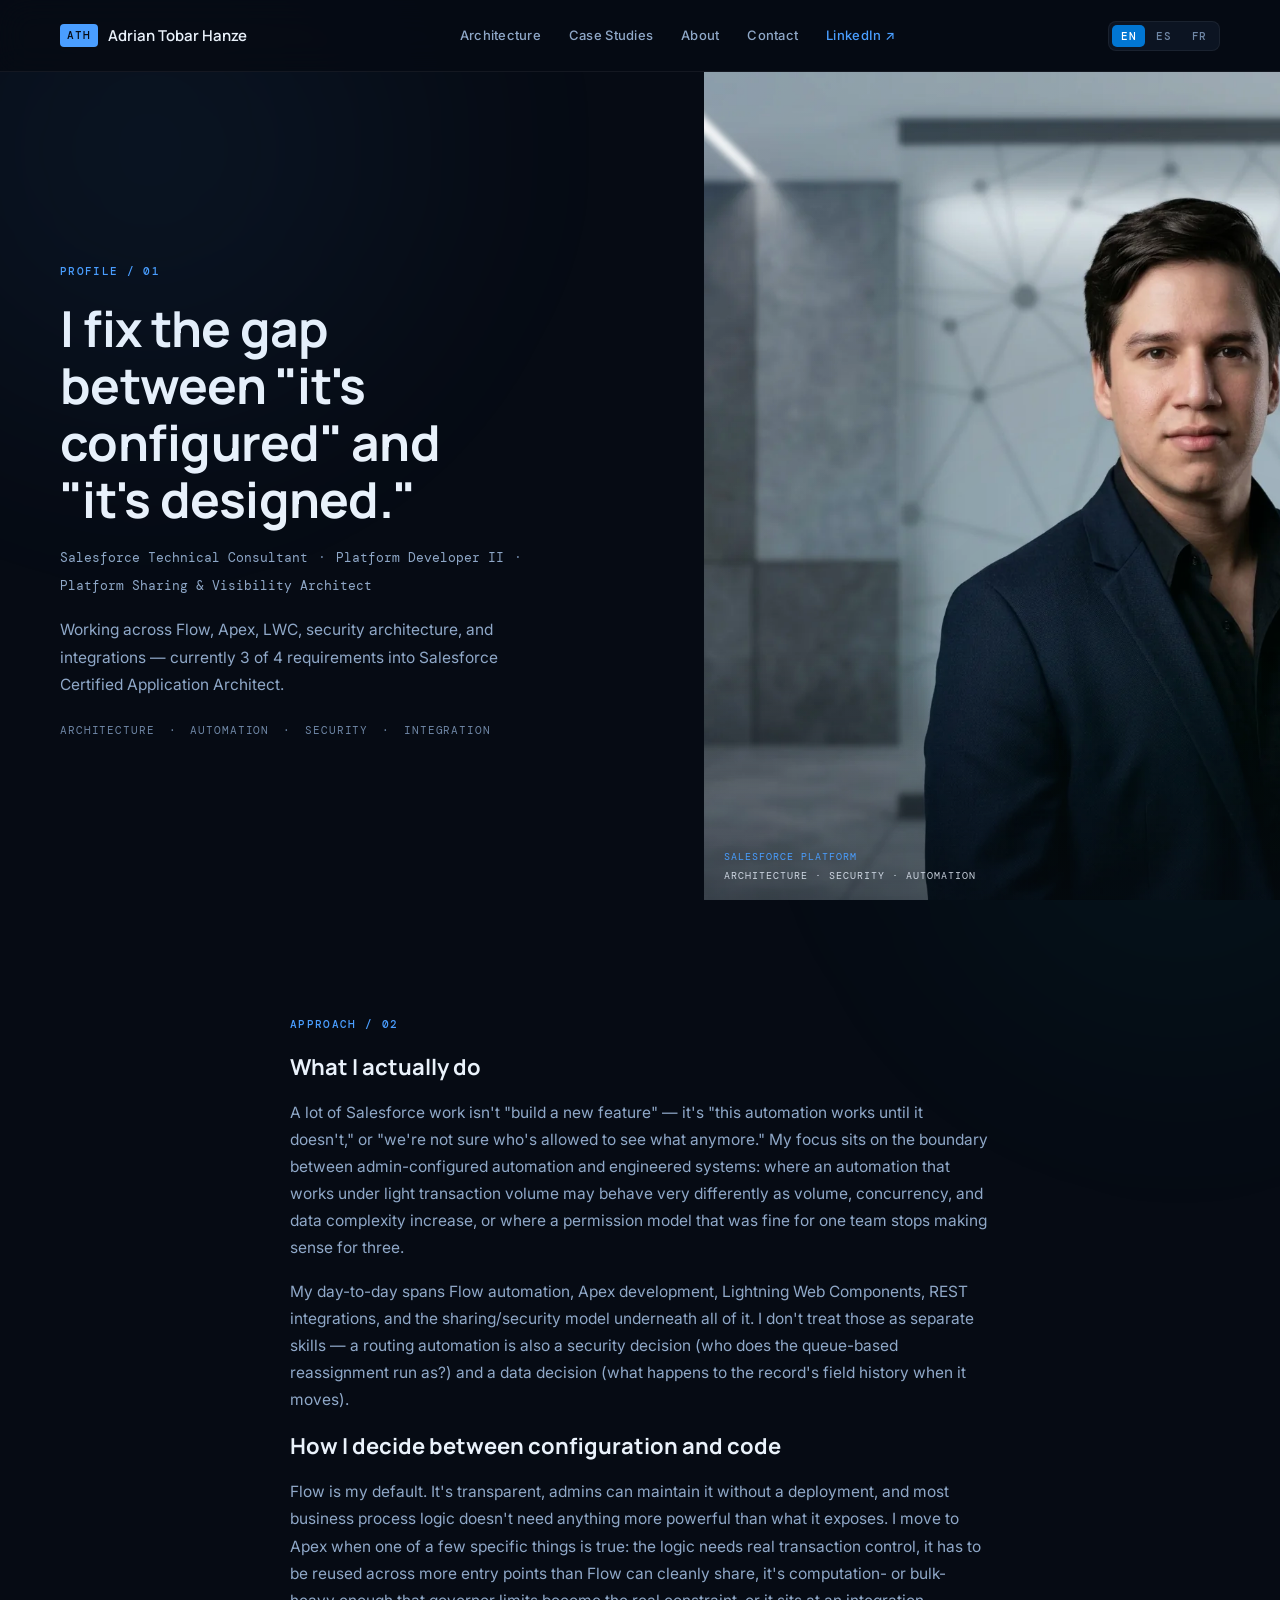
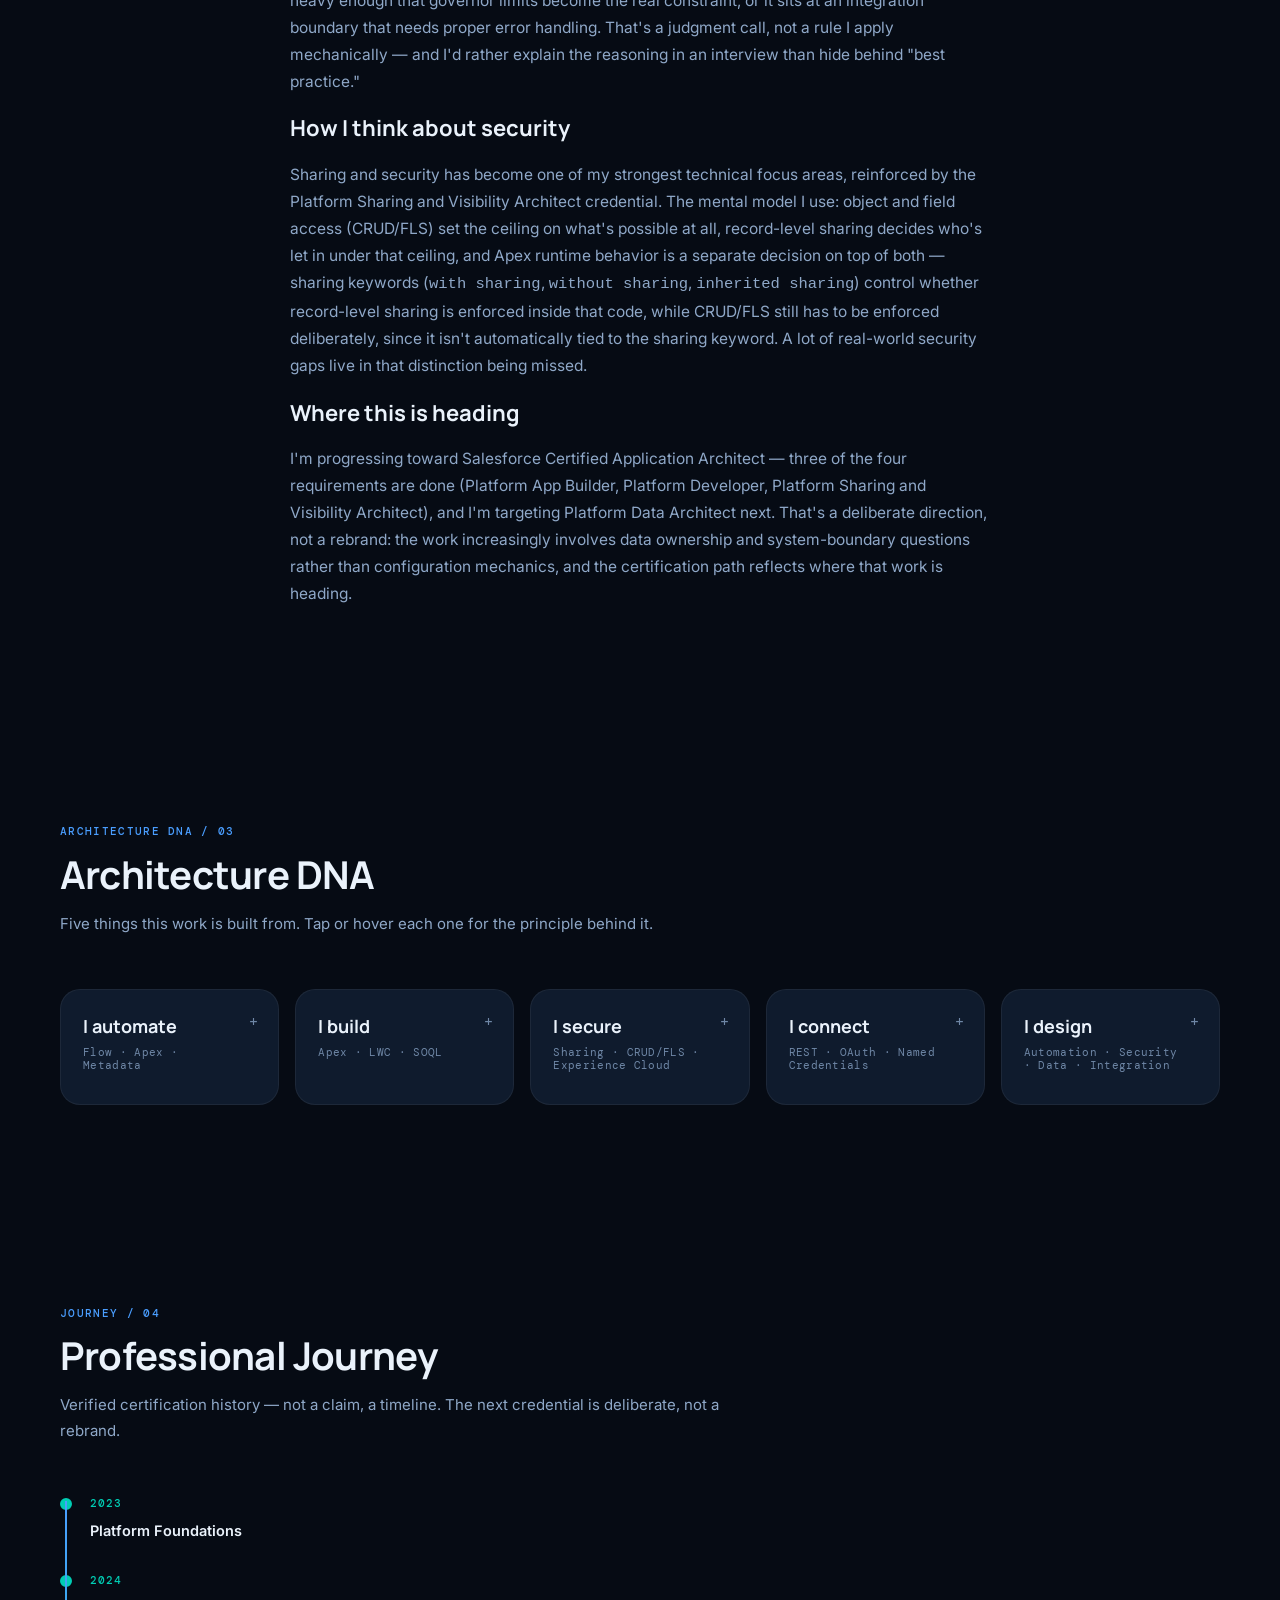
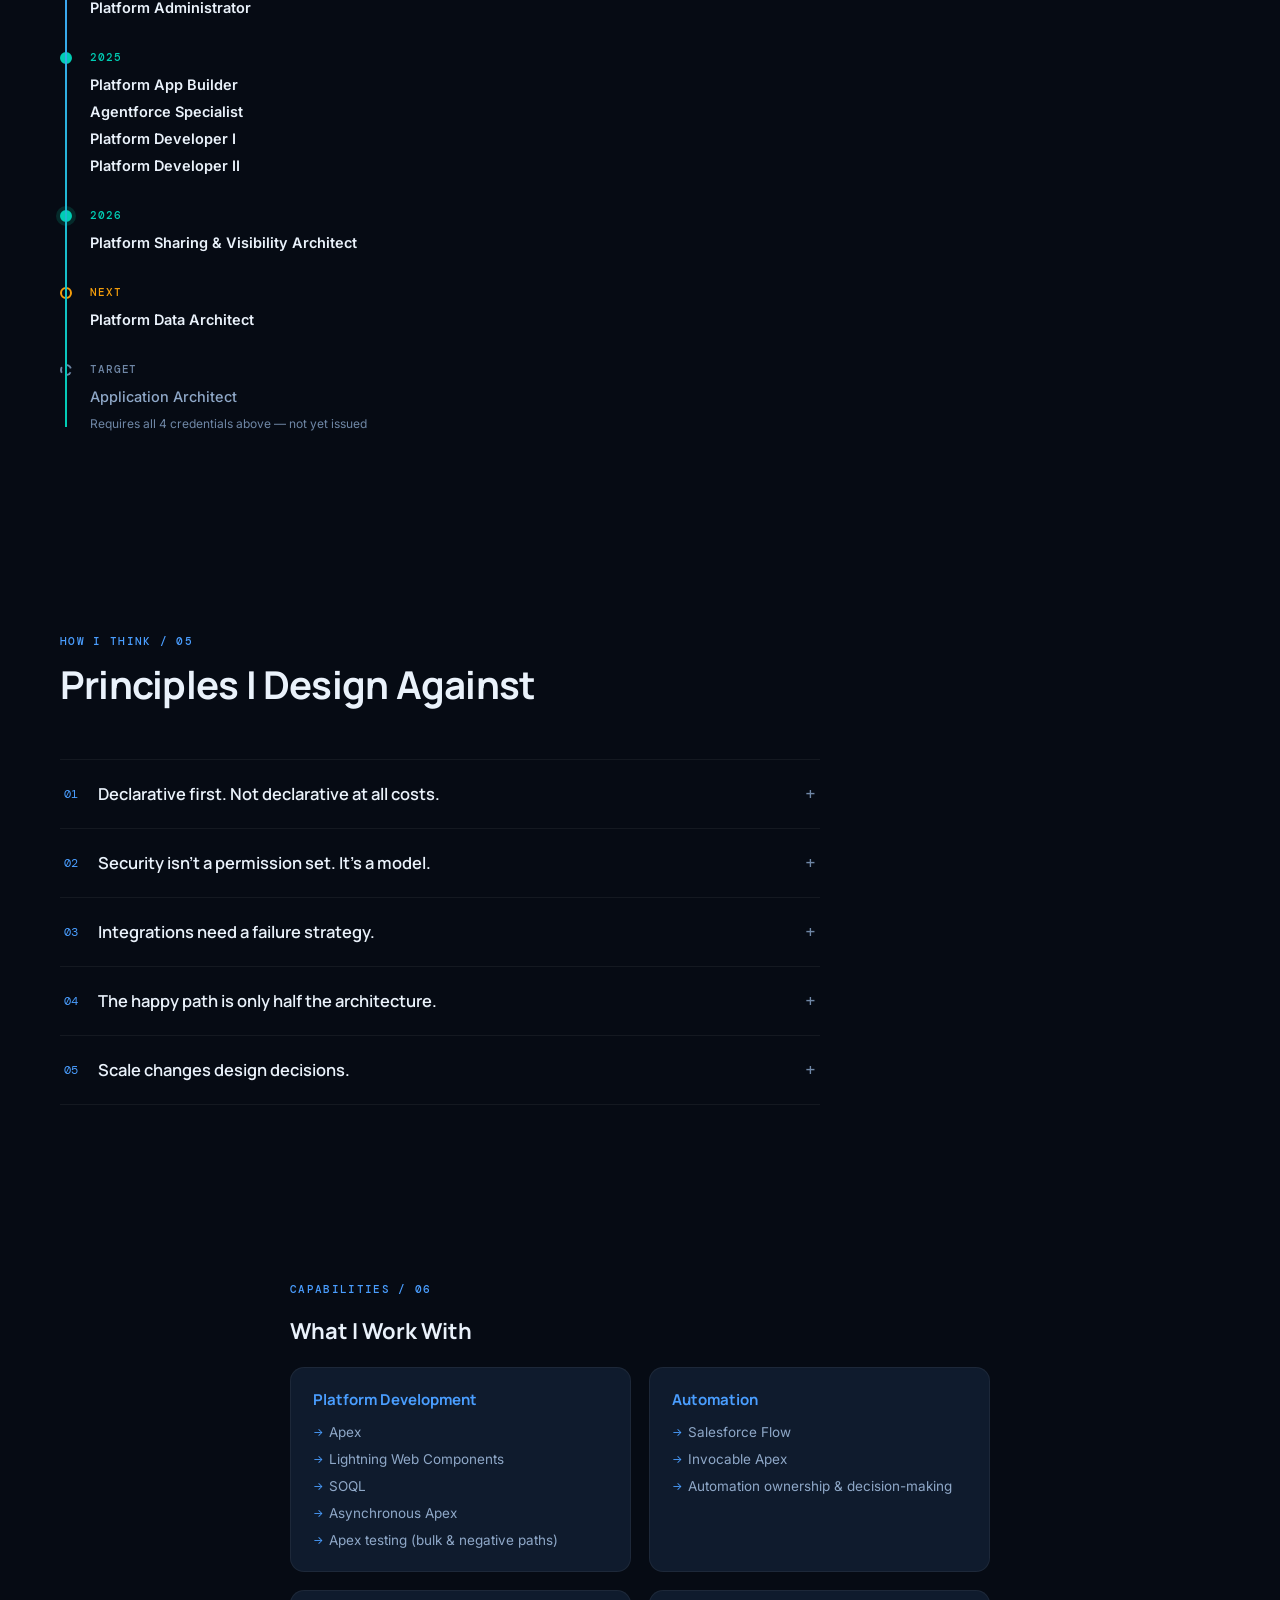
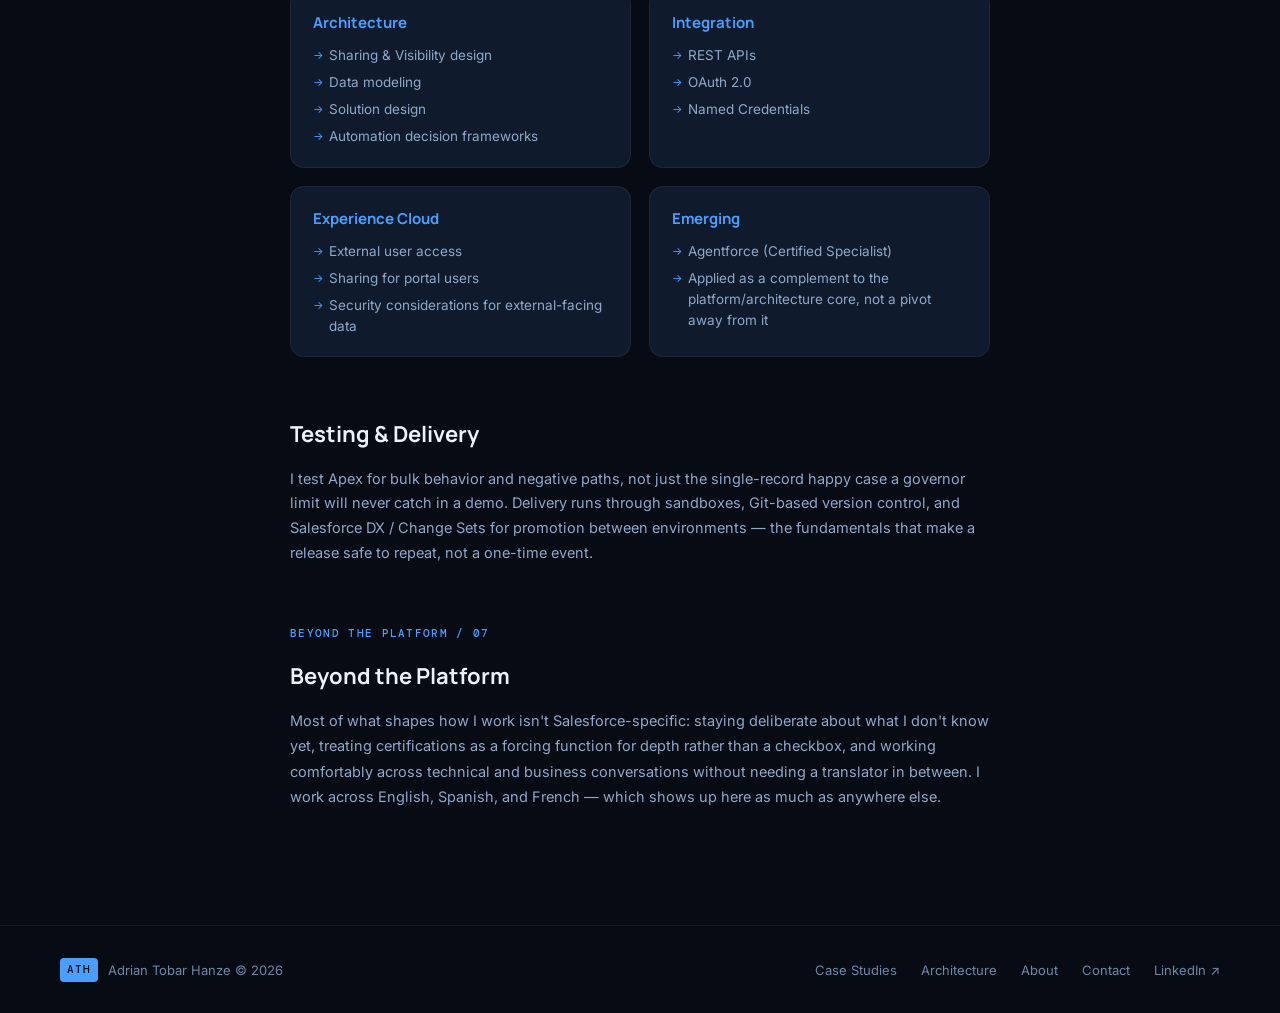
==== commit 7402f287: "refactor: rebuild typography, container, and color-mode system Replaces Syne + Space Grotesk with Ma" ====
--- a/about.html
+++ b/about.html
@@ -15,7 +15,7 @@
   <link rel="icon" href="data:image/svg+xml,%3Csvg xmlns='http://www.w3.org/2000/svg' viewBox='0 0 64 64'%3E%3Crect width='64' height='64' rx='14' fill='%234a9eff'/%3E%3Ctext x='32' y='42' font-family='monospace' font-size='24' font-weight='700' fill='%23060b14' text-anchor='middle'%3EATH%3C/text%3E%3C/svg%3E">
   <link rel="preconnect" href="https://fonts.googleapis.com">
   <link rel="preconnect" href="https://fonts.gstatic.com" crossorigin>
-  <link href="https://fonts.googleapis.com/css2?family=Syne:wght@400;500;600;700;800&family=Space+Grotesk:wght@300;400;500;600;700&family=DM+Mono:wght@300;400;500&display=swap" rel="stylesheet">
+  <link href="https://fonts.googleapis.com/css2?family=Manrope:wght@500;600;700&family=Inter:wght@400;500;600&family=DM+Mono:wght@400;500&display=swap" rel="stylesheet">
   <link rel="stylesheet" href="style.css">
   <link rel="stylesheet" href="projects/project-style.css">
   <style>
@@ -31,6 +31,7 @@
 </head>
 <body>
   <a class="skip-link" href="#main-content">Skip to content</a>
+  <noscript><style>.reveal{opacity:1 !important;transform:none !important;}</style></noscript>
 
   <nav id="navbar" class="nav">
     <div class="logo">
@@ -73,7 +74,7 @@
   <main id="main-content">
 
   <!-- ═══ ABOUT HERO — SPLIT PORTRAIT LAYOUT ═══ -->
-  <section class="about-hero reveal">
+  <section class="about-hero">
     <div class="about-hero-copy">
       <span class="section-tag">PROFILE / 01</span>
       <h1 class="about-hero-headline">I fix the gap between "it's configured" and "it's designed."</h1>
--- a/style.css
+++ b/style.css
@@ -11,20 +11,43 @@
   --border:       rgba(255,255,255,0.06);
   --border-hover: rgba(99,179,237,0.3);
 
-  --text-primary:  #e8f0fb;
+  --text-primary:  #eaf2fb;
   --text-secondary:#8fa8c8;
-  --text-muted:    #6a84a8;
+  --text-muted:    #6f87a6;
 
   --accent:        #4a9eff;
-  --accent-strong: #1f6fd1;
+  --accent-strong: #0176d3;
   --accent-glow:  rgba(74,158,255,0.12);
-  --accent-2:     #00d4aa;
+  --accent-2:     #00cdb4;
   --accent-3:     #f59e0b;
   --accent-4:     #a78bfa;
 
-  --font-display: 'Syne', sans-serif;
-  --font-body:    'Space Grotesk', sans-serif;
-  --font-mono:    'DM Mono', monospace;
+  /* Cloud Editorial — the one light-mode section (Application Architect Journey) */
+  --cloud-bg:      #f4f9fe;
+  --cloud-surface: #ffffff;
+  --cloud-border:  rgba(16,36,62,0.1);
+  --cloud-text:    #10243e;
+  --cloud-text-secondary: #3d5978;
+  --cloud-text-muted: #6b84a0;
+
+  /* Salesforce Blue Moment — the closing CTA, used once, deliberately */
+  --blue-bg:   linear-gradient(135deg, #0176d3 0%, #0a3d91 100%);
+  --blue-text: #ffffff;
+  --blue-text-secondary: rgba(255,255,255,0.78);
+
+  --font-display: 'Manrope', 'Inter', system-ui, -apple-system, BlinkMacSystemFont, 'Segoe UI', sans-serif;
+  --font-body:    'Inter', system-ui, -apple-system, BlinkMacSystemFont, 'Segoe UI', sans-serif;
+  --font-mono:    'DM Mono', 'SFMono-Regular', Consolas, monospace;
+
+  /* ── Fluid type scale — reuse these instead of scattering new clamp() values ── */
+  --text-display-xl: clamp(2.5rem, 1.65rem + 3.4vw, 4.25rem);
+  --text-display-lg: clamp(2rem, 1.5rem + 2vw, 3.1rem);
+  --text-h1: clamp(1.75rem, 1.4rem + 1.4vw, 2.5rem);
+  --text-h2: clamp(1.5rem, 1.25rem + 1vw, 2.1rem);
+  --text-h3: clamp(1.1rem, 1.02rem + 0.35vw, 1.3rem);
+  --text-body-lg: clamp(1rem, 0.95rem + 0.2vw, 1.125rem);
+  --text-body: 1rem;
+  --text-small: 0.85rem;
 
   --radius-sm: 8px;
   --radius-md: 14px;
@@ -52,9 +75,12 @@
   --transition-base: 0.25s ease;
   --transition-slow: 0.4s ease;
 
-  /* ── Container widths ── */
-  --content-max: 1160px;
-  --content-wide: 1480px;
+  /* ── Container widths — the outer page container is capped so large/ultra-wide
+     screens don't stretch text edge-to-edge; reading-width prose gets its own,
+     narrower cap applied directly to paragraph elements. ── */
+  --page-max: 1600px;
+  --content-max: 1280px;
+  --reading-max: 72ch;
 }
 
 *, *::before, *::after { box-sizing: border-box; margin: 0; padding: 0; }
@@ -206,15 +232,17 @@
 
 /* ─── HERO ─── */
 .hero {
+  max-width: var(--page-max); margin: 0 auto;
   min-height: calc(100vh - var(--nav-h));
-  display: flex; align-items: center; justify-content: space-between;
-  gap: 60px; padding: 100px 60px;
+  display: grid; grid-template-columns: minmax(0,1.35fr) minmax(280px,1fr);
+  align-items: center; gap: 56px;
+  padding: 72px 60px;
   position: relative; z-index: 1;
 }
 .hero-content { max-width: 640px; }
 .hero-eyebrow {
   display: flex; align-items: center; gap: 16px;
-  margin-bottom: 28px; flex-wrap: wrap;
+  margin-bottom: 24px; flex-wrap: wrap;
 }
 .eyebrow-tag {
   font-family: var(--font-mono); font-size: 11px; font-weight: 500;
@@ -229,17 +257,24 @@
   transition: opacity 0.3s ease; letter-spacing: 0.02em;
 }
 .hero-headline {
-  font-family: var(--font-display);
-  font-size: clamp(22px,3.2vw,56px); font-weight: 800;
-  line-height: 1.08; letter-spacing: -0.02em;
-  color: var(--text-primary); margin-bottom: 24px;
-  overflow-wrap: normal;
+  font-family: var(--font-display); font-weight: 700;
+  font-size: var(--text-display-xl);
+  line-height: 1.1; letter-spacing: -0.02em;
+  color: var(--text-primary); margin-bottom: 22px;
+  text-wrap: balance; overflow-wrap: normal;
 }
 .hero-sub {
-  font-size: 15px; color: var(--text-secondary); line-height: 1.7;
-  margin-bottom: 40px; font-family: var(--font-mono); letter-spacing: 0.01em;
-}
-.hero-cta-group { display: flex; gap: 14px; flex-wrap: wrap; }
+  font-family: var(--font-body); font-size: var(--text-body-lg);
+  color: var(--text-secondary); line-height: 1.65;
+  margin-bottom: 32px; max-width: 54ch;
+}
+.hero-cta-group { display: flex; align-items: center; gap: 20px; flex-wrap: wrap; }
+.hero-cta-group .text-link {
+  display: inline-flex; align-items: center; gap: 6px;
+  font-size: 14px; font-weight: 600; color: var(--text-secondary);
+  transition: color var(--transition-fast), gap var(--transition-fast);
+}
+.hero-cta-group .text-link:hover { color: var(--accent); gap: 10px; }
 
 /* ─── BUTTONS ─── */
 .btn-primary {
@@ -262,26 +297,23 @@
   background: var(--accent-glow);
 }
 
-/* ─── HERO VISUAL ─── */
-.hero-visual { flex-shrink: 0; }
-.hero-stack-preview {
-  display: flex; flex-direction: column; gap: 4px; width: 280px;
-}
-.stack-chip {
+/* ─── HERO PORTRAIT + PROOF ─── */
+.hero-portrait-col { position: relative; }
+.hero-portrait-col .portrait-frame {
+  border-radius: var(--radius-lg); aspect-ratio: 3 / 4;
+}
+.hero-proof { display: flex; flex-direction: column; gap: 8px; margin-top: 18px; }
+.hero-proof-item {
+  display: flex; align-items: center; gap: 9px;
+  font-size: 13px; font-weight: 600; color: var(--text-primary);
   background: var(--bg-card); border: 1px solid var(--border);
-  border-radius: var(--radius-sm); padding: 14px 20px;
-  font-family: var(--font-mono); font-size: 12px; color: var(--text-secondary);
-  transition: all 0.3s; cursor: default;
-}
-.stack-chip:hover {
-  border-color: var(--border-hover); color: var(--text-primary);
-  background: rgba(74,158,255,0.06); transform: translateX(-4px);
-}
-.chip-top  { border-color: rgba(74,158,255,0.3); color: var(--accent); }
-.chip-bottom { border-color: rgba(0,212,170,0.2); color: var(--accent-2); }
+  border-radius: var(--radius-sm); padding: 10px 14px;
+}
+.hero-proof-item .hp-icon { color: var(--accent-2); font-size: 13px; flex-shrink: 0; }
+.hero-proof-item.hp-next .hp-icon { color: var(--accent-3); }
 
 /* ─── SECTIONS ─── */
-.section { padding: 100px 60px; position: relative; z-index: 1; }
+.section { max-width: var(--page-max); margin: 0 auto; padding: 100px 60px; position: relative; z-index: 1; }
 .section-header { margin-bottom: 52px; }
 .section-tag {
   font-family: var(--font-mono); font-size: 11px; font-weight: 500;
@@ -337,37 +369,6 @@
 .cert-name {
   font-size: 12px; font-weight: 500; color: var(--text-secondary);
   line-height: 1.4;
-}
-
-/* ─── ARCHITECTURE STACK ─── */
-.architecture-stack { display: flex; flex-direction: column; gap: 6px; }
-.arch-layer {
-  display: flex; align-items: center; gap: 24px;
-  background: var(--bg-card); border: 1px solid var(--border);
-  border-radius: var(--radius-md); padding: 22px 28px;
-  cursor: pointer; transition: all 0.3s; position: relative; overflow: hidden;
-}
-.arch-layer::before {
-  content: ''; position: absolute; left: 0; top: 0; bottom: 0; width: 3px;
-  background: var(--accent); opacity: 0; transition: opacity 0.3s;
-}
-.arch-layer:hover {
-  border-color: var(--border-hover);
-  background: rgba(74,158,255,0.05);
-  transform: translateX(6px);
-}
-.arch-layer:hover::before { opacity: 1; }
-.layer-label {
-  font-family: var(--font-mono); font-size: 11px; color: var(--text-muted);
-  min-width: 24px; flex-shrink: 0; letter-spacing: 0.06em;
-}
-.layer-content { flex: 1; }
-.layer-name { font-weight: 600; font-size: 15px; color: var(--text-primary); margin-bottom: 4px; }
-.layer-desc { font-size: 13px; color: var(--text-secondary); }
-.layer-tech {
-  font-family: var(--font-mono); font-size: 11px; color: var(--accent);
-  background: var(--accent-glow); border: 1px solid rgba(74,158,255,0.15);
-  padding: 4px 10px; border-radius: 100px; white-space: nowrap; flex-shrink: 0;
 }
 
 /* ═══════════════════════════════════════
@@ -546,116 +547,22 @@
 .matrix-hybrid .matrix-tag { background: rgba(0,212,170,0.1); color: var(--accent-2); }
 
 /* ─── PROJECT GRID ─── */
-.project-grid {
-  display: grid;
-  grid-template-columns: repeat(auto-fit, minmax(300px,1fr));
-  gap: 24px;
-}
-.project-card {
-  display: flex; flex-direction: column;
-  background: var(--bg-card); border: 1px solid var(--border);
-  border-radius: var(--radius-lg); padding: 32px 28px;
-  transition: all 0.3s; cursor: pointer;
-}
-.project-card:hover {
-  border-color: var(--border-hover);
-  transform: translateY(-6px);
-  background: rgba(74,158,255,0.04);
-  box-shadow: 0 20px 60px rgba(0,0,0,0.4);
-}
-.project-card-header {
-  display: flex; align-items: center; justify-content: space-between;
-  margin-bottom: 20px;
-}
-.project-icon { font-size: 24px; color: var(--accent); }
-.project-tag {
-  font-family: var(--font-mono); font-size: 10px; font-weight: 500;
-  letter-spacing: 0.08em; text-transform: uppercase; color: var(--text-muted);
-  background: var(--bg-surface); border: 1px solid var(--border);
-  padding: 3px 8px; border-radius: 4px;
-}
-.project-card h3 {
-  font-family: var(--font-display); font-size: 20px; font-weight: 700;
-  color: var(--text-primary); margin-bottom: 10px; letter-spacing: -0.01em;
-}
-.project-card p {
-  font-size: 14px; color: var(--text-secondary); line-height: 1.7;
-  flex: 1; margin-bottom: 24px;
-}
-.project-metric {
-  display: flex; align-items: baseline; gap: 8px; margin-bottom: 20px;
-  padding: 12px 0; border-top: 1px solid var(--border);
-}
-.project-metric .metric-num {
-  font-family: var(--font-display); font-size: 28px; font-weight: 800;
-  color: var(--accent);
-}
-.project-metric .metric-label { font-size: 12px; color: var(--text-muted); }
-.project-cta { font-size: 13px; font-weight: 600; color: var(--accent); letter-spacing: 0.02em; }
-
-/* ─── METRICS ─── */
-.metrics-grid {
-  display: grid;
-  grid-template-columns: repeat(auto-fit, minmax(220px,1fr));
-  gap: 20px;
-}
-.metric-card {
-  background: var(--bg-card); border: 1px solid var(--border);
-  border-radius: var(--radius-lg); padding: 36px 28px;
-  transition: all 0.3s;
-}
-.metric-card:hover { border-color: var(--border-hover); transform: translateY(-4px); }
-.metric-card .metric-num {
-  font-family: var(--font-display); font-size: 48px; font-weight: 800;
-  color: var(--accent); line-height: 1; margin-bottom: 12px; letter-spacing: -0.03em;
-}
-.metric-card .metric-label {
-  font-size: 14px; color: var(--text-secondary); line-height: 1.5; margin-bottom: 20px;
-}
-.metric-domain {
-  font-family: var(--font-mono); font-size: 11px;
-  color: var(--text-muted); letter-spacing: 0.06em;
-}
-
-/* ─── STACK SUMMARY ─── */
-.section-stack-summary { border-top: 1px solid var(--border); }
-.stack-summary-grid {
-  display: flex; flex-direction: column; gap: 0;
-  border: 1px solid var(--border); border-radius: var(--radius-lg); overflow: hidden;
-  max-width: 700px;
-}
-.stack-row {
-  display: flex; align-items: center; gap: 20px;
-  padding: 18px 28px;
-  border-bottom: 1px solid var(--border);
-  transition: background 0.2s;
-}
-.stack-row:last-child { border-bottom: none; }
-.stack-row:hover { background: rgba(74,158,255,0.04); }
-.stack-layer-label {
-  font-family: var(--font-mono); font-size: 12px; color: var(--text-muted);
-  min-width: 130px; flex-shrink: 0;
-}
-.stack-arrow-r { font-size: 14px; color: var(--accent); flex-shrink: 0; }
-.stack-tech-val {
-  font-size: 14px; font-weight: 500; color: var(--text-primary);
-}
-
 /* ─── CTA ─── */
-.cta-section { border-top: 1px solid var(--border); }
-.cta-inner { max-width: 640px; margin: 0 auto; text-align: center; }
+.cta-section { border-top: 1px solid var(--border); border-radius: var(--radius-lg); }
+.cta-inner { max-width: 820px; margin: 0 auto; text-align: center; }
 .cta-headline {
   font-family: var(--font-display);
-  font-size: clamp(22px,4vw,48px); font-weight: 800;
-  color: var(--text-primary); letter-spacing: -0.025em; margin-bottom: 16px;
-  overflow-wrap: normal;
-}
-.cta-sub { font-size: 15px; color: var(--text-secondary); margin-bottom: 36px; line-height: 1.7; }
+  font-size: var(--text-display-lg); font-weight: 700;
+  color: var(--text-primary); letter-spacing: -0.02em; margin-bottom: 18px;
+  line-height: 1.25; text-wrap: balance; overflow-wrap: normal;
+}
+.cta-sub { font-size: var(--text-body-lg); color: var(--text-secondary); margin-bottom: 36px; line-height: 1.7; }
 .cta-actions { display: flex; justify-content: center; gap: 14px; flex-wrap: wrap; }
 
 /* ─── FOOTER ─── */
 .footer { border-top: 1px solid var(--border); padding: 32px 60px; }
 .footer-inner {
+  max-width: var(--page-max); margin: 0 auto;
   display: flex; align-items: center; justify-content: space-between;
   flex-wrap: wrap; gap: 16px;
 }
@@ -776,6 +683,7 @@
   border-bottom: 1px solid var(--border);
 }
 .subnav {
+  max-width: var(--page-max); margin: 0 auto;
   display: flex; gap: 4px; overflow-x: auto; padding: 0 60px;
   scrollbar-width: none;
 }
@@ -880,13 +788,15 @@
    PAGE HERO (Architecture / About long-form pages)
    ═══════════════════════════════════════ */
 .page-hero {
+  max-width: var(--page-max); margin: 0 auto;
   padding: 90px 60px 56px; border-bottom: 1px solid var(--border);
-  position: relative; z-index: 1; max-width: 900px;
+  position: relative; z-index: 1;
 }
 .page-hero .section-tag { display: block; margin-bottom: 14px; }
 .page-hero h1 {
-  font-family: var(--font-display); font-weight: 800;
-  font-size: clamp(30px, 4vw, 48px); line-height: 1.1; letter-spacing: -0.015em;
+  font-family: var(--font-display); font-weight: 700; max-width: 900px;
+  font-size: var(--text-display-lg); line-height: 1.12; letter-spacing: -0.015em;
+  text-wrap: balance;
   color: var(--text-primary); margin-bottom: 18px;
 }
 .page-hero .page-dek { font-size: 16px; color: var(--text-secondary); line-height: 1.7; max-width: 700px; }
@@ -942,8 +852,9 @@
 }
 .about-hero-copy .section-tag { margin-bottom: 0; }
 .about-hero-headline {
-  font-family: var(--font-display); font-weight: 800;
-  font-size: clamp(26px, 3.4vw, 46px); line-height: 1.12; letter-spacing: -0.02em;
+  font-family: var(--font-display); font-weight: 700;
+  font-size: var(--text-display-lg); line-height: 1.15; letter-spacing: -0.015em;
+  text-wrap: balance;
   color: var(--text-primary);
 }
 .about-hero-identity {
@@ -966,24 +877,6 @@
 }
 @media (max-width: 480px) {
   .about-hero-portrait-col { height: 52vh; min-height: 320px; }
-}
-
-/* ═══════════════════════════════════════
-   HOME — MEET ADRIAN
-   ═══════════════════════════════════════ */
-.meet-adrian { display: flex; align-items: center; gap: 52px; }
-.meet-adrian-copy { flex: 1; max-width: 540px; }
-.meet-adrian-portrait { flex-shrink: 0; width: 230px; }
-.meet-adrian-cta {
-  display: inline-flex; align-items: center; gap: 8px; margin-top: 22px;
-  font-size: 13px; font-weight: 600; color: var(--accent); transition: gap var(--transition-fast);
-}
-.meet-adrian-cta:hover { gap: 12px; }
-@media (max-width: 820px) {
-  .meet-adrian { flex-direction: column; text-align: center; gap: 28px; }
-  .meet-adrian-portrait { width: 170px; order: -1; }
-  .meet-adrian-copy { max-width: 100%; }
-  .meet-adrian-cta:hover { gap: 8px; }
 }
 
 /* ═══════════════════════════════════════
@@ -1149,7 +1042,135 @@
 /* Diagram life: brighten the connector leaving a hovered node */
 .flow-node:hover + .flow-arrow { opacity: 1; color: var(--accent-2); }
 
-.cta-headline { line-height: 1.22; }
+/* ═══════════════════════════════════════
+   TRUST / CREDENTIAL STRIP
+   ═══════════════════════════════════════ */
+.trust-strip { border-top: 1px solid var(--border); border-bottom: 1px solid var(--border); padding: 22px 60px; position: relative; z-index: 1; }
+.trust-strip-inner {
+  max-width: var(--page-max); margin: 0 auto;
+  display: flex; align-items: center; justify-content: center; flex-wrap: wrap; gap: 10px 18px;
+}
+.trust-item { font-family: var(--font-mono); font-size: 12.5px; color: var(--text-secondary); letter-spacing: 0.02em; white-space: nowrap; }
+.trust-item-accent { color: var(--accent); font-weight: 600; }
+.trust-divider { color: var(--text-muted); font-size: 11px; }
+@media (max-width: 680px) { .trust-strip { padding: 18px 20px; } }
+
+/* ═══════════════════════════════════════
+   SECTION COLOR MODES
+   Dark Technical (default) · Cloud Editorial (light) · Blue Moment (CTA)
+   Re-scoping the shared tokens means every existing component re-themes
+   automatically inside these sections — no component-specific overrides.
+   ═══════════════════════════════════════ */
+.section-cloud {
+  --bg-card: var(--cloud-surface);
+  --bg-surface: #eaf3fc;
+  --bg-panel: var(--cloud-surface);
+  --border: var(--cloud-border);
+  --border-hover: rgba(1,118,211,0.35);
+  --text-primary: var(--cloud-text);
+  --text-secondary: var(--cloud-text-secondary);
+  --text-muted: var(--cloud-text-muted);
+  background: var(--cloud-bg); color: var(--cloud-text);
+  border-radius: var(--radius-lg);
+}
+.section-blue {
+  --bg-card: rgba(255,255,255,0.08);
+  --bg-surface: rgba(255,255,255,0.07);
+  --border: rgba(255,255,255,0.2);
+  --border-hover: rgba(255,255,255,0.45);
+  --text-primary: var(--blue-text);
+  --text-secondary: var(--blue-text-secondary);
+  --text-muted: rgba(255,255,255,0.6);
+  background: var(--blue-bg); color: var(--blue-text);
+}
+.section-blue .btn-primary { background: #fff; color: #0a3d91; }
+.section-blue .btn-primary:hover { background: #eaf2fb; }
+.section-blue .btn-ghost { color: #fff; border-color: rgba(255,255,255,0.35); }
+.section-blue .btn-ghost:hover { color: #fff; border-color: #fff; background: rgba(255,255,255,0.12); }
+
+/* ═══════════════════════════════════════
+   WHAT I DESIGN — editorial capability rows
+   ═══════════════════════════════════════ */
+.design-layout { display: grid; grid-template-columns: minmax(220px, 320px) 1fr; gap: 48px; align-items: start; }
+.design-intro { position: sticky; top: calc(var(--nav-h) + 24px); }
+.design-rows { display: flex; flex-direction: column; border-top: 1px solid var(--border); }
+.design-row {
+  display: flex; flex-direction: column; gap: 6px; width: 100%;
+  background: none; border: none; border-bottom: 1px solid var(--border);
+  padding: 22px 4px; text-align: left; cursor: pointer; font-family: inherit; color: inherit;
+}
+.design-row-head { display: flex; align-items: baseline; justify-content: space-between; gap: 16px; flex-wrap: wrap; }
+.design-verb { font-family: var(--font-display); font-weight: 700; font-size: 19px; color: var(--text-primary); transition: color var(--transition-fast); }
+.design-stack { font-family: var(--font-mono); font-size: 11px; color: var(--text-muted); }
+.design-reveal {
+  max-height: 0; opacity: 0; overflow: hidden;
+  transition: max-height var(--transition-slow), opacity var(--transition-base), margin-top var(--transition-base);
+  font-size: 13.5px; color: var(--text-secondary); line-height: 1.6; max-width: 60ch;
+}
+.design-row:hover .design-reveal, .design-row.expanded .design-reveal, .design-row:focus-visible .design-reveal {
+  max-height: 100px; opacity: 1; margin-top: 4px;
+}
+.design-row:hover .design-verb, .design-row.expanded .design-verb, .design-row:focus-visible .design-verb { color: var(--accent); }
+@media (max-width: 820px) {
+  .design-layout { grid-template-columns: 1fr; gap: 20px; }
+  .design-intro { position: static; }
+}
+
+/* ═══════════════════════════════════════
+   TYPOGRAPHY-LED PRINCIPLE STATEMENTS
+   ═══════════════════════════════════════ */
+.principle-stmts { display: flex; flex-direction: column; border-top: 1px solid var(--border); max-width: 900px; }
+.principle-stmt { display: flex; gap: 28px; padding: 28px 0; border-bottom: 1px solid var(--border); }
+.ps-num { font-family: var(--font-mono); font-size: 13px; color: var(--accent); flex-shrink: 0; padding-top: 4px; }
+.ps-body h3 { font-family: var(--font-display); font-weight: 700; font-size: var(--text-h3); color: var(--text-primary); margin-bottom: 8px; }
+.ps-body p { font-size: 14.5px; color: var(--text-secondary); line-height: 1.65; max-width: 60ch; }
+@media (max-width: 600px) { .principle-stmt { gap: 16px; } }
+
+/* ═══════════════════════════════════════
+   PROJECT SHOWCASES — large editorial case-study cards
+   ═══════════════════════════════════════ */
+.showcase-grid { display: grid; grid-template-columns: repeat(2, 1fr); gap: 28px; }
+.showcase-card {
+  display: flex; flex-direction: column;
+  background: var(--bg-card); border: 1px solid var(--border); border-radius: var(--radius-lg);
+  overflow: hidden; position: relative;
+  transition: border-color var(--transition-base), transform var(--transition-base);
+}
+.showcase-card:hover, .showcase-card:focus-visible { border-color: var(--border-hover); transform: translateY(-4px); }
+.showcase-diagram {
+  display: flex; align-items: center; justify-content: center; flex-wrap: wrap; gap: 8px 4px;
+  padding: 32px 28px; background: var(--bg-panel); border-bottom: 1px solid var(--border);
+}
+.sd-node {
+  font-family: var(--font-mono); font-size: 12px; font-weight: 500; color: var(--text-secondary);
+  background: var(--bg-surface); border: 1px solid var(--border); border-radius: var(--radius-sm); padding: 8px 14px;
+  transition: border-color var(--transition-base);
+}
+.showcase-card:hover .sd-node { border-color: rgba(74,158,255,0.28); }
+.sd-arrow { color: var(--accent); font-size: 13px; opacity: 0.75; }
+.showcase-body { padding: 28px 28px 26px; flex: 1; display: flex; flex-direction: column; }
+.showcase-category { font-family: var(--font-mono); font-size: 10.5px; letter-spacing: 0.1em; text-transform: uppercase; color: var(--text-muted); margin-bottom: 10px; }
+.showcase-body h3 { font-family: var(--font-display); font-weight: 700; font-size: 20px; color: var(--text-primary); margin-bottom: 10px; }
+.showcase-body p { font-size: 14px; color: var(--text-secondary); line-height: 1.65; margin-bottom: 18px; flex: 1; }
+.showcase-meta { display: flex; gap: 8px; flex-wrap: wrap; margin-bottom: 16px; }
+.showcase-tag { font-family: var(--font-mono); font-size: 10px; color: var(--text-muted); background: var(--bg-surface); border: 1px solid var(--border); border-radius: 100px; padding: 3px 10px; }
+.showcase-cta { display: inline-flex; align-items: center; gap: 6px; font-size: 13px; font-weight: 600; color: var(--accent); transition: gap var(--transition-fast); }
+.showcase-card:hover .showcase-cta { gap: 10px; }
+.showcase-insight {
+  font-family: var(--font-mono); font-size: 11px; color: var(--text-muted); margin-top: 10px;
+  opacity: 0; transform: translateY(4px); transition: opacity var(--transition-base), transform var(--transition-base);
+}
+.showcase-card:hover .showcase-insight, .showcase-card:focus-visible .showcase-insight { opacity: 1; transform: translateY(0); }
+@media (max-width: 820px) {
+  .showcase-grid { grid-template-columns: 1fr; }
+  .showcase-diagram { padding: 24px 20px; }
+}
+
+/* Certification hierarchy: primary certs stay full weight, secondary
+   (Administrator, Foundations) recede slightly rather than reading as
+   an equal-weight badge wall. */
+.cert-card:not(.cert-priority) { opacity: 0.82; }
+.cert-card:not(.cert-priority):hover { opacity: 1; }
 
 /* ─── MOBILE NAV TOGGLE ─── */
 .nav-toggle {
@@ -1195,13 +1216,6 @@
   border-radius: var(--radius-sm); padding: 3px; width: fit-content;
 }
 
-/* ─── ULTRA-WIDE CONTAINMENT ─── */
-@media (min-width: 1600px) {
-  .certs-grid, .architecture-stack, .matrix-grid, .project-grid, .metrics-grid {
-    max-width: 1480px; margin-left: auto; margin-right: auto;
-  }
-}
-
 /* ─── RESPONSIVE ─── */
 @media (max-width: 1200px) {
   .hero { padding: 90px 40px; gap: 40px; }
@@ -1213,17 +1227,15 @@
 }
 @media (max-width: 1024px) {
   .panel-grid { grid-template-columns: 1fr 1fr; }
-  .hero-stack-preview { width: 240px; }
 }
 @media (max-width: 900px) {
   .nav { padding: 0 20px; }
   .nav-links { display: none; }
   .btn-back { display: none; }
   .nav-toggle { display: flex; }
-  .hero { flex-direction: column; align-items: center; padding: 56px 24px; min-height: unset; gap: 36px; }
+  .hero { grid-template-columns: 1fr; padding: 56px 24px; min-height: unset; gap: 36px; }
   .hero-content { max-width: 100%; }
-  .hero-visual { align-self: stretch; }
-  .hero-stack-preview { width: 100%; max-width: 360px; }
+  .hero-portrait-col { width: 100%; max-width: 380px; margin: 0 auto; }
   .section { padding: 56px 24px; }
   .footer { padding: 24px; }
   .footer-inner { flex-direction: column; text-align: center; }
@@ -1243,8 +1255,7 @@
   .hero-cta-group a { justify-content: center; }
   .certs-grid { grid-template-columns: repeat(auto-fill, minmax(120px, 1fr)); gap: 14px; }
   .cert-img-wrap, .cert-fallback { width: 60px; height: 60px; }
-  .arch-layer { flex-wrap: wrap; gap: 12px; padding: 18px 20px; }
-  .layer-tech { white-space: normal; }
+  .cta-headline { font-size: 26px; line-height: 1.3; }
 }
 @media (max-width: 600px) {
   .availability-badge span:last-child { display: none; }
@@ -1254,7 +1265,6 @@
   .diagram-nodes { justify-content: stretch; }
   .diag-node { flex: 1 1 calc(50% - 4px); }
   .panel-badges { gap: 5px; }
-  .stack-row { flex-wrap: wrap; gap: 6px 20px; padding: 14px 20px; }
   .cta-actions { flex-direction: column; align-items: stretch; }
 }
 @media (max-width: 420px) {
--- a/projects/project-style.css
+++ b/projects/project-style.css
@@ -1,6 +1,7 @@
 /* project-style.css — scoped overrides for project pages */
 
 .project-hero {
+  max-width: var(--page-max); margin: 0 auto;
   padding: 80px 60px 60px;
   border-bottom: 1px solid var(--border);
   position: relative; z-index: 1;
@@ -28,9 +29,9 @@
 
 .project-title {
   font-family: var(--font-display);
-  font-size: clamp(20px,4.5vw,60px); font-weight: 800;
-  letter-spacing: -0.025em; line-height: 1.05; margin-bottom: 20px;
-  overflow-wrap: normal;
+  font-size: var(--text-display-lg); font-weight: 700;
+  letter-spacing: -0.02em; line-height: 1.12; margin-bottom: 20px;
+  max-width: 780px; text-wrap: balance; overflow-wrap: normal;
 }
 .project-summary {
   font-size: 16px; color: var(--text-secondary);
@@ -55,6 +56,7 @@
 .i-num.purple { color: var(--accent-4); }
 
 .content-grid {
+  max-width: var(--page-max); margin: 0 auto;
   display: grid; grid-template-columns: 1fr 1fr;
   gap: 20px; padding: 60px;
   position: relative; z-index: 1;
@@ -87,6 +89,7 @@
 
 /* ─── ADR / DEEP-DIVE CASE STUDY ─── */
 .adr-section {
+  max-width: var(--page-max); margin: 0 auto;
   padding: 0 60px 60px;
   position: relative; z-index: 1;
 }
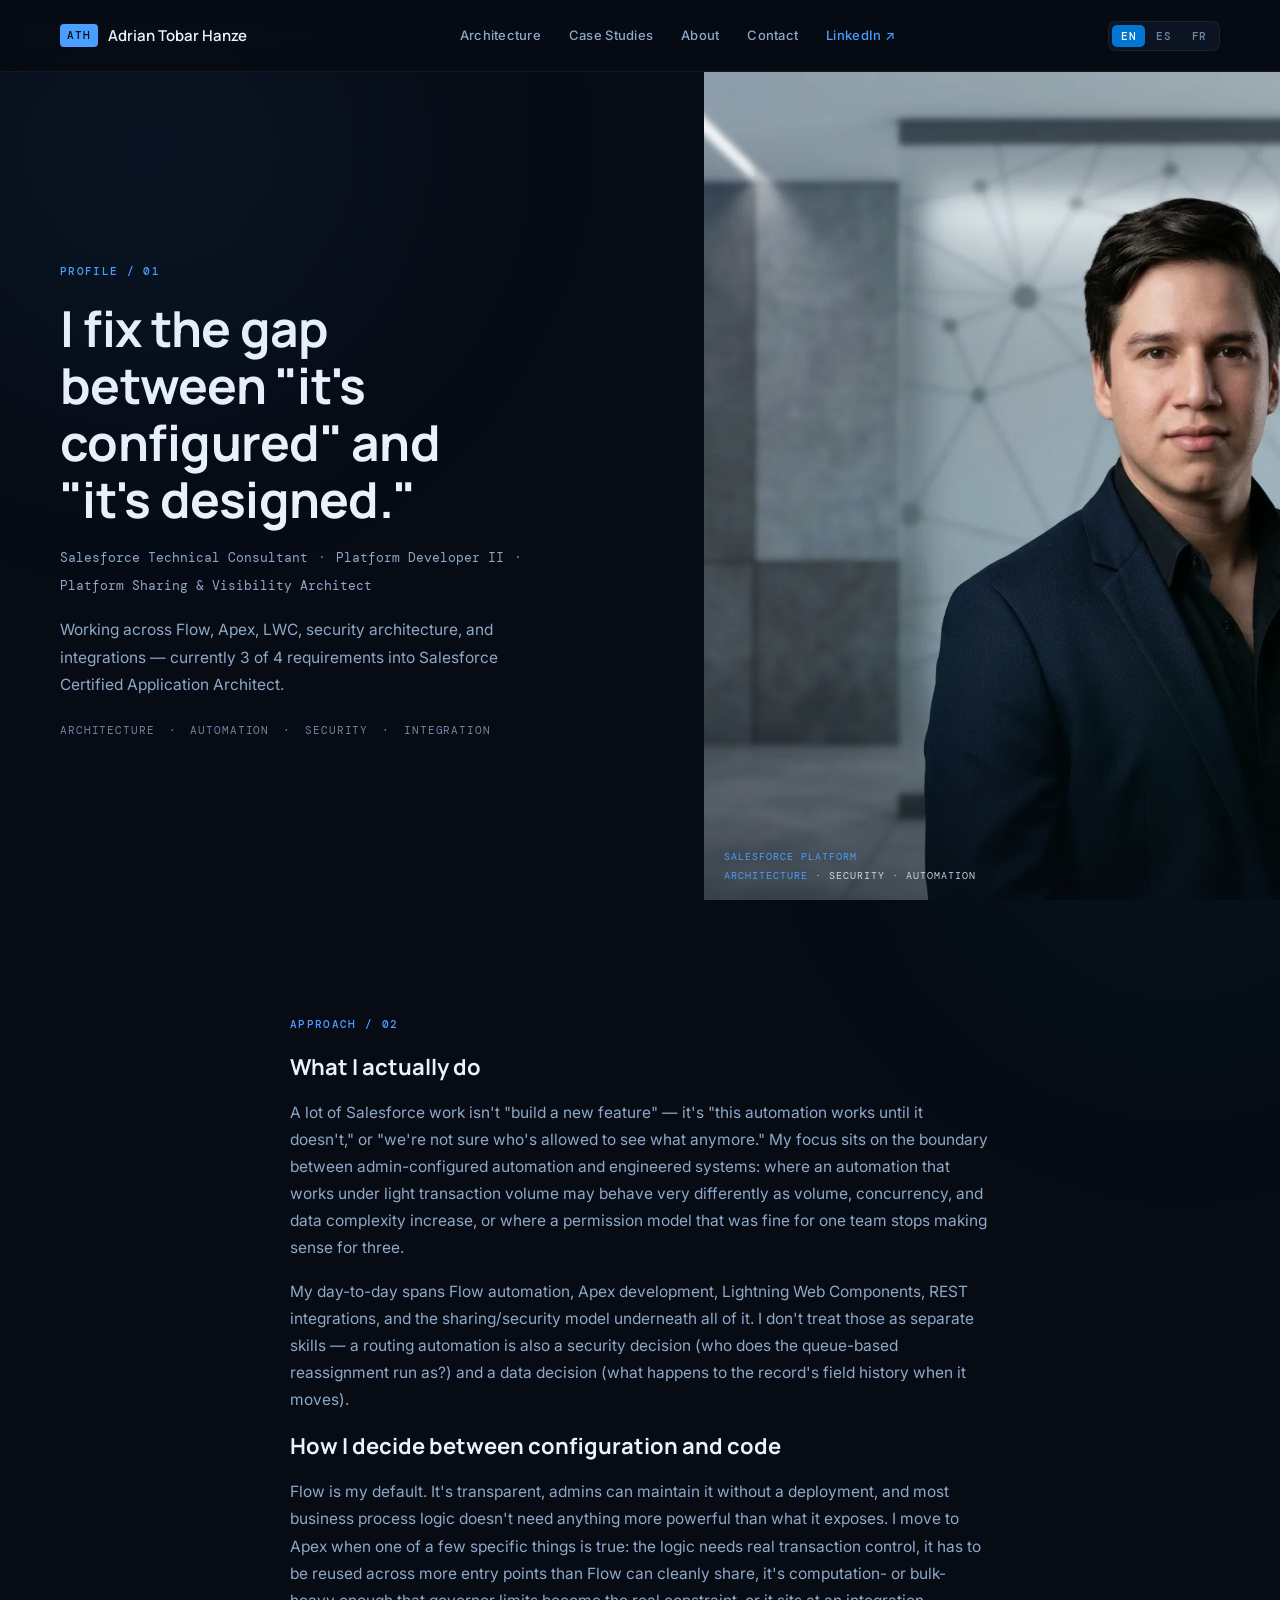
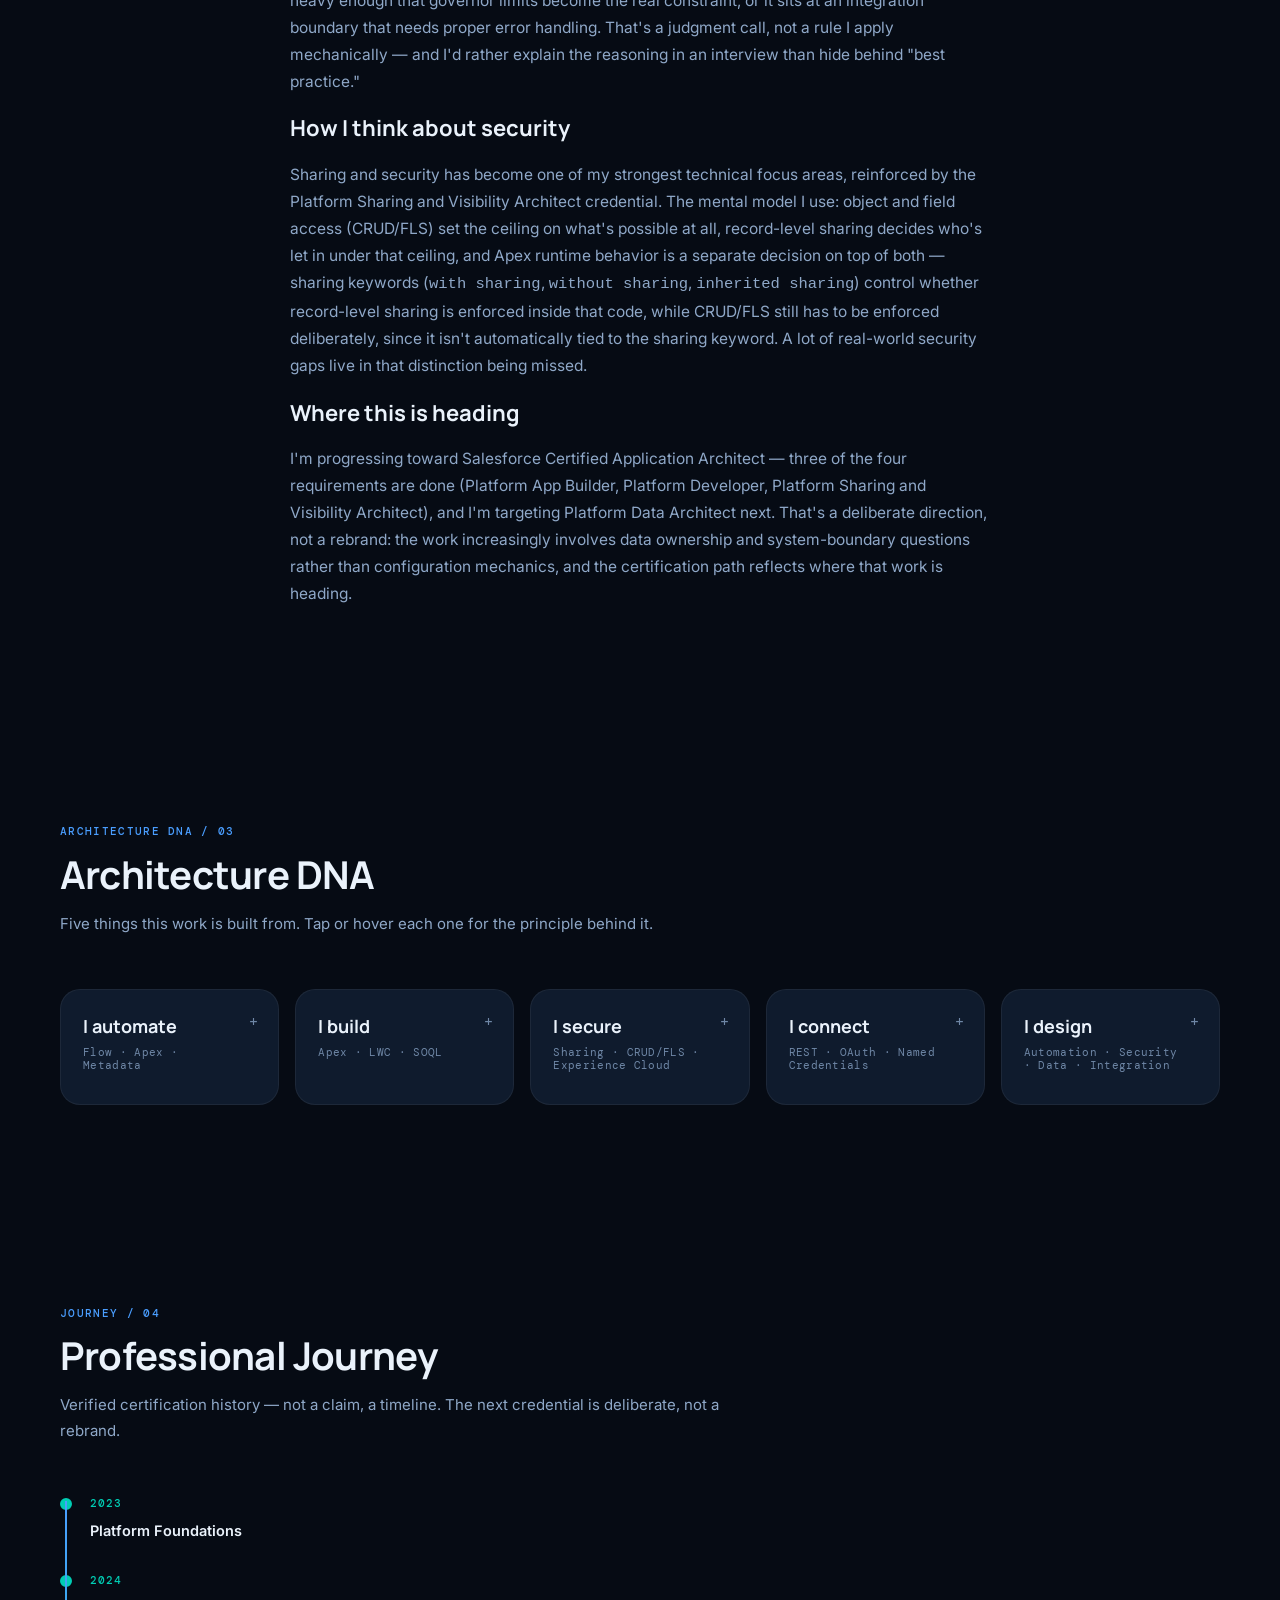
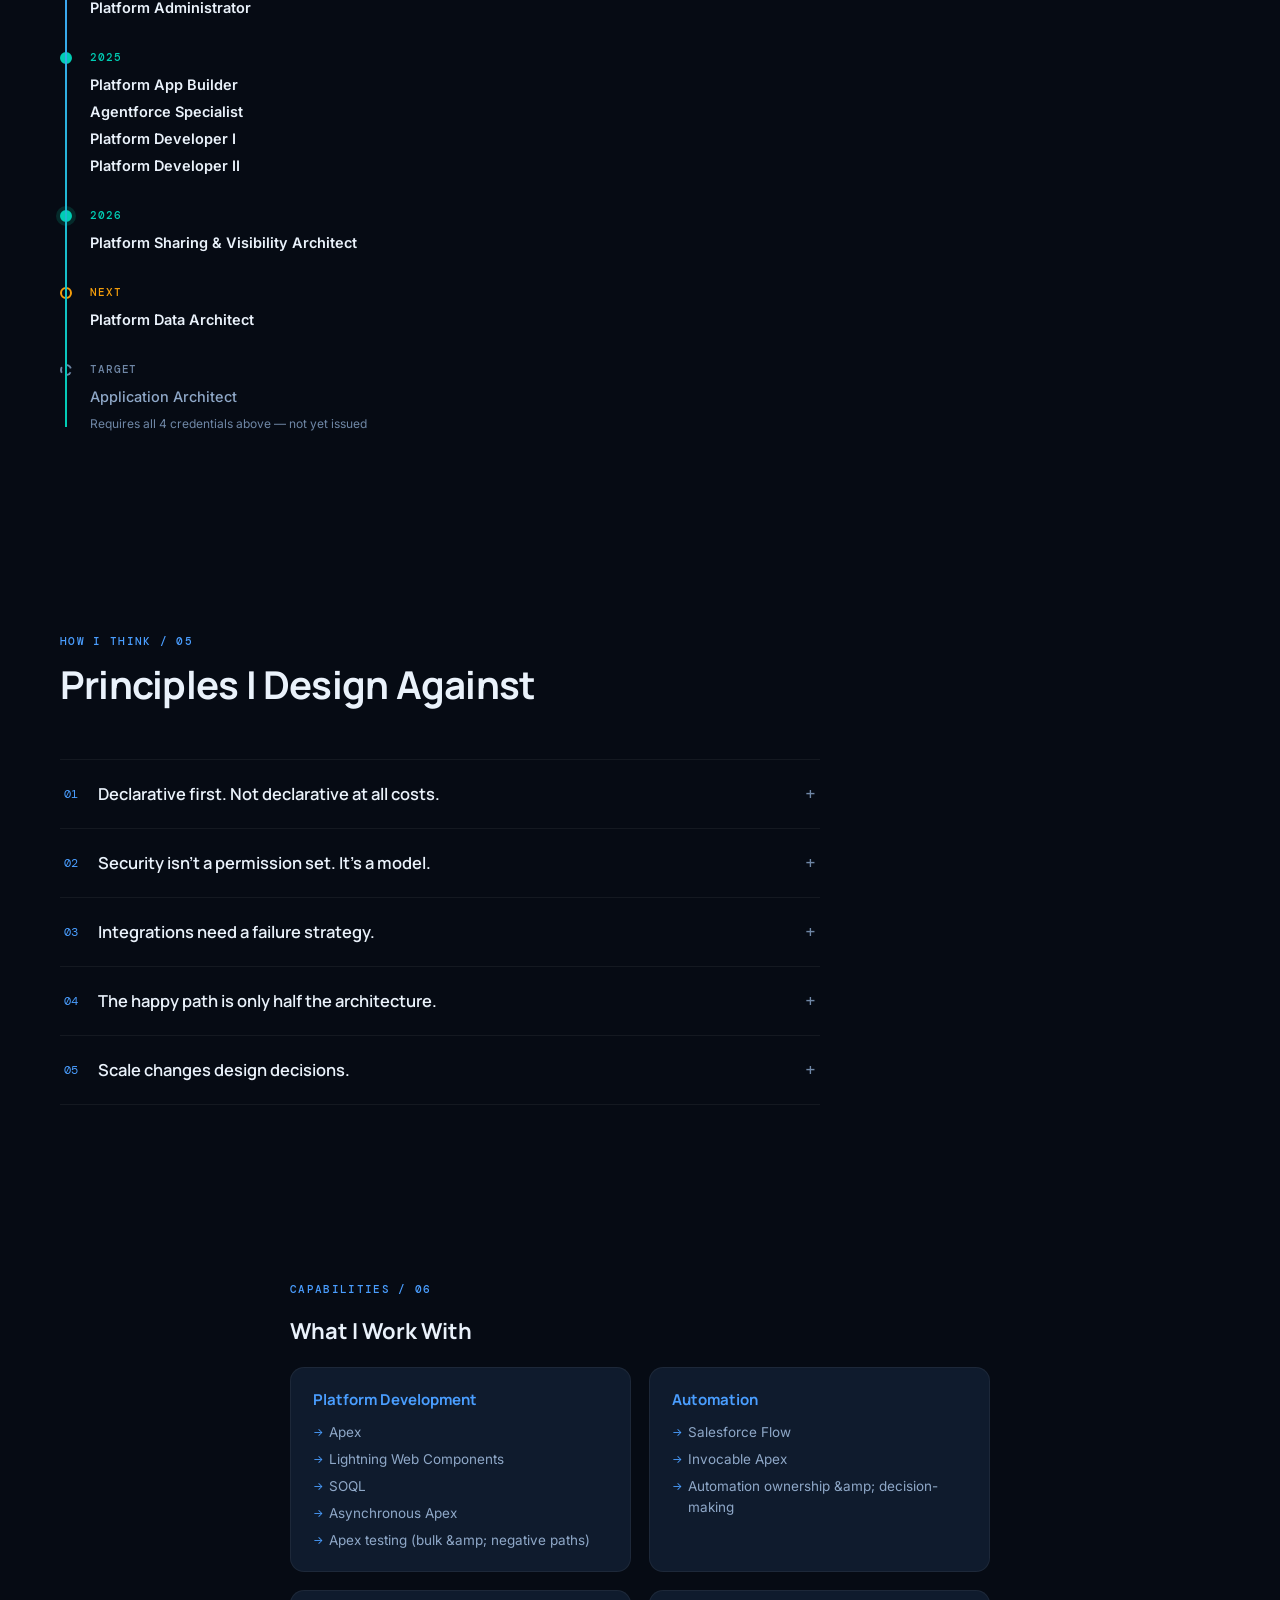
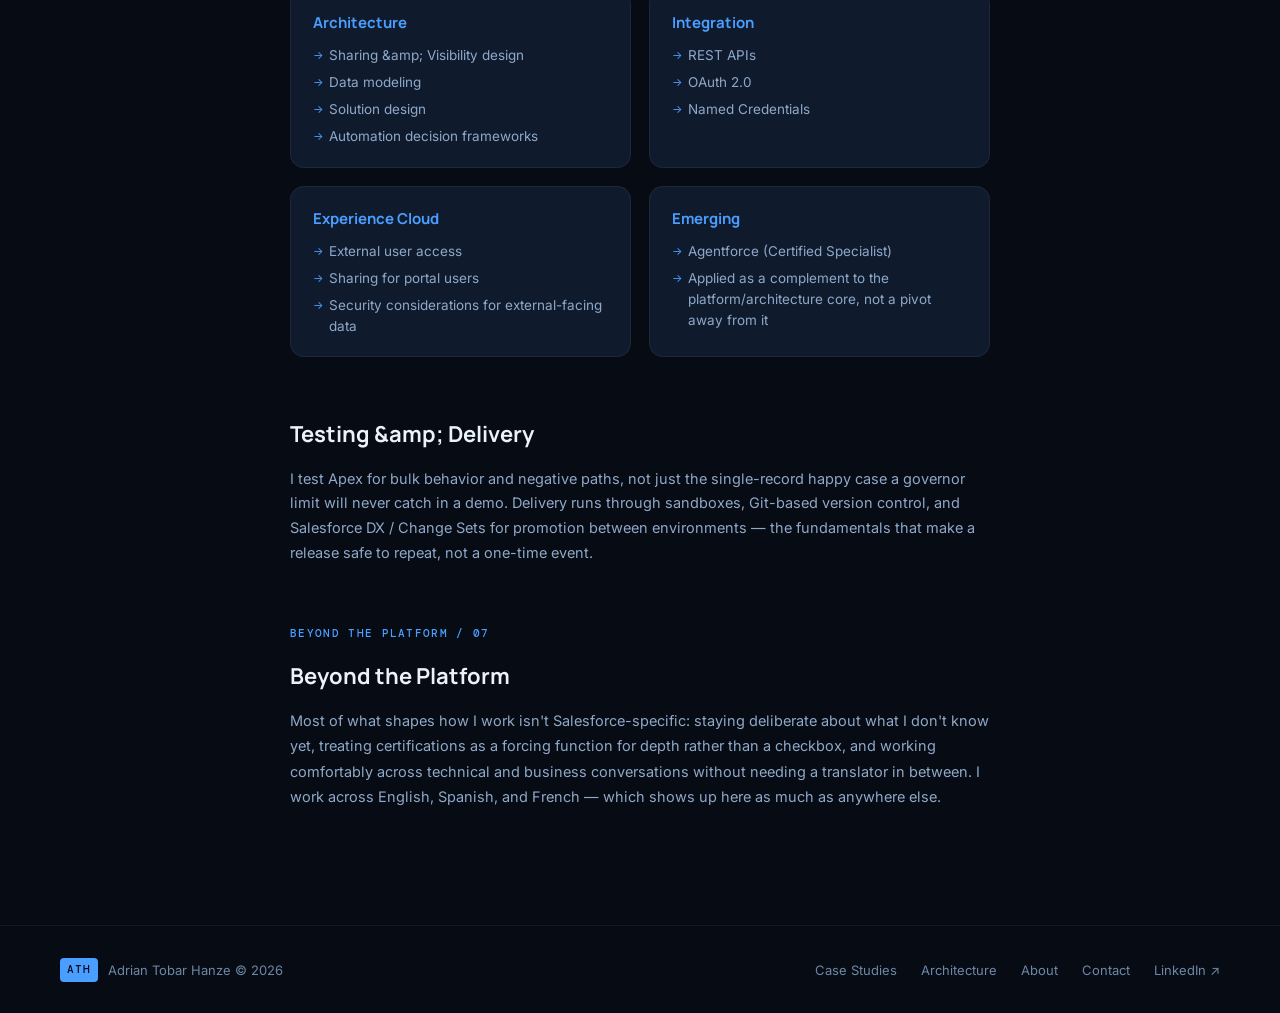
==== commit 62a0ce95: "fix: close localization, accessibility, and release-readiness gaps Fully localizes about.html (EN/ES" ====
--- a/about.html
+++ b/about.html
@@ -76,16 +76,16 @@
   <!-- ═══ ABOUT HERO — SPLIT PORTRAIT LAYOUT ═══ -->
   <section class="about-hero">
     <div class="about-hero-copy">
-      <span class="section-tag">PROFILE / 01</span>
-      <h1 class="about-hero-headline">I fix the gap between "it's configured" and "it's designed."</h1>
+      <span class="section-tag" data-i18n="about.hero.tag">PROFILE / 01</span>
+      <h1 class="about-hero-headline" data-i18n="about.hero.headline">I fix the gap between "it's configured" and "it's designed."</h1>
       <div class="about-hero-identity">
-        <span>Salesforce Technical Consultant</span>
+        <span data-i18n="idx.hero.eyebrow">Salesforce Technical Consultant</span>
         <span>Platform Developer II</span>
         <span>Platform Sharing &amp; Visibility Architect</span>
       </div>
-      <p class="about-hero-lede">Working across Flow, Apex, LWC, security architecture, and integrations — currently 3 of 4 requirements into Salesforce Certified Application Architect.</p>
+      <p class="about-hero-lede" data-i18n="about.hero.lede">Working across Flow, Apex, LWC, security architecture, and integrations — currently 3 of 4 requirements into Salesforce Certified Application Architect.</p>
       <div class="about-hero-caps">
-        <span>Architecture</span><span>·</span><span>Automation</span><span>·</span><span>Security</span><span>·</span><span>Integration</span>
+        <span data-i18n="nav.architecture">Architecture</span><span>·</span><span data-i18n="idx.console.tab.automation">Automation</span><span>·</span><span data-i18n="idx.console.tab.security">Security</span><span>·</span><span data-i18n="idx.console.tab.integration">Integration</span>
       </div>
     </div>
     <div class="about-hero-portrait-col">
@@ -95,8 +95,8 @@
           <img src="assets/profile/adrian-tobar-architect-hero.jpg" alt="Adrian Tobar Hanze, Salesforce Technical Consultant" width="896" height="1193" fetchpriority="high">
         </picture>
         <div class="portrait-caption">
-          <span>Salesforce Platform</span>
-          <span>Architecture · Security · Automation</span>
+          <span data-i18n="about.hero.portraitCaption1">Salesforce Platform</span>
+          <span><span data-i18n="nav.architecture">Architecture</span> · <span data-i18n="idx.console.tab.security">Security</span> · <span data-i18n="idx.console.tab.automation">Automation</span></span>
         </div>
       </div>
     </div>
@@ -106,19 +106,19 @@
 
     <!-- ═══ APPROACH (existing prose, kept) ═══ -->
     <section class="content-block reveal about-prose" style="border:none;background:none;padding:56px 0 40px;">
-      <span class="section-tag">APPROACH / 02</span>
-      <h2 style="margin-top:16px;">What I actually do</h2>
-      <p>A lot of Salesforce work isn't "build a new feature" — it's "this automation works until it doesn't," or "we're not sure who's allowed to see what anymore." My focus sits on the boundary between admin-configured automation and engineered systems: where an automation that works under light transaction volume may behave very differently as volume, concurrency, and data complexity increase, or where a permission model that was fine for one team stops making sense for three.</p>
-      <p>My day-to-day spans Flow automation, Apex development, Lightning Web Components, REST integrations, and the sharing/security model underneath all of it. I don't treat those as separate skills — a routing automation is also a security decision (who does the queue-based reassignment run as?) and a data decision (what happens to the record's field history when it moves).</p>
-
-      <h2>How I decide between configuration and code</h2>
-      <p>Flow is my default. It's transparent, admins can maintain it without a deployment, and most business process logic doesn't need anything more powerful than what it exposes. I move to Apex when one of a few specific things is true: the logic needs real transaction control, it has to be reused across more entry points than Flow can cleanly share, it's computation- or bulk-heavy enough that governor limits become the real constraint, or it sits at an integration boundary that needs proper error handling. That's a judgment call, not a rule I apply mechanically — and I'd rather explain the reasoning in an interview than hide behind "best practice."</p>
-
-      <h2>How I think about security</h2>
-      <p>Sharing and security has become one of my strongest technical focus areas, reinforced by the Platform Sharing and Visibility Architect credential. The mental model I use: object and field access (CRUD/FLS) set the ceiling on what's possible at all, record-level sharing decides who's let in under that ceiling, and Apex runtime behavior is a separate decision on top of both — sharing keywords (<code>with sharing</code>, <code>without sharing</code>, <code>inherited sharing</code>) control whether record-level sharing is enforced inside that code, while CRUD/FLS still has to be enforced deliberately, since it isn't automatically tied to the sharing keyword. A lot of real-world security gaps live in that distinction being missed.</p>
-
-      <h2>Where this is heading</h2>
-      <p>I'm progressing toward Salesforce Certified Application Architect — three of the four requirements are done (Platform App Builder, Platform Developer, Platform Sharing and Visibility Architect), and I'm targeting Platform Data Architect next. That's a deliberate direction, not a rebrand: the work increasingly involves data ownership and system-boundary questions rather than configuration mechanics, and the certification path reflects where that work is heading.</p>
+      <span class="section-tag" data-i18n="about.approach.tag">APPROACH / 02</span>
+      <h2 style="margin-top:16px;" data-i18n="about.approach.h1">What I actually do</h2>
+      <p data-i18n="about.approach.p1">A lot of Salesforce work isn't "build a new feature" — it's "this automation works until it doesn't," or "we're not sure who's allowed to see what anymore." My focus sits on the boundary between admin-configured automation and engineered systems: where an automation that works under light transaction volume may behave very differently as volume, concurrency, and data complexity increase, or where a permission model that was fine for one team stops making sense for three.</p>
+      <p data-i18n="about.approach.p2">My day-to-day spans Flow automation, Apex development, Lightning Web Components, REST integrations, and the sharing/security model underneath all of it. I don't treat those as separate skills — a routing automation is also a security decision (who does the queue-based reassignment run as?) and a data decision (what happens to the record's field history when it moves).</p>
+
+      <h2 data-i18n="about.approach.h2">How I decide between configuration and code</h2>
+      <p data-i18n="about.approach.p3">Flow is my default. It's transparent, admins can maintain it without a deployment, and most business process logic doesn't need anything more powerful than what it exposes. I move to Apex when one of a few specific things is true: the logic needs real transaction control, it has to be reused across more entry points than Flow can cleanly share, it's computation- or bulk-heavy enough that governor limits become the real constraint, or it sits at an integration boundary that needs proper error handling. That's a judgment call, not a rule I apply mechanically — and I'd rather explain the reasoning in an interview than hide behind "best practice."</p>
+
+      <h2 data-i18n="about.approach.h3">How I think about security</h2>
+      <p data-i18n-html="about.approach.p4">Sharing and security has become one of my strongest technical focus areas, reinforced by the Platform Sharing and Visibility Architect credential. The mental model I use: object and field access (CRUD/FLS) set the ceiling on what's possible at all, record-level sharing decides who's let in under that ceiling, and Apex runtime behavior is a separate decision on top of both — sharing keywords (<code>with sharing</code>, <code>without sharing</code>, <code>inherited sharing</code>) control whether record-level sharing is enforced inside that code, while CRUD/FLS still has to be enforced deliberately, since it isn't automatically tied to the sharing keyword. A lot of real-world security gaps live in that distinction being missed.</p>
+
+      <h2 data-i18n="about.approach.h4">Where this is heading</h2>
+      <p data-i18n="about.approach.p5">I'm progressing toward Salesforce Certified Application Architect — three of the four requirements are done (Platform App Builder, Platform Developer, Platform Sharing and Visibility Architect), and I'm targeting Platform Data Architect next. That's a deliberate direction, not a rebrand: the work increasingly involves data ownership and system-boundary questions rather than configuration mechanics, and the certification path reflects where that work is heading.</p>
     </section>
 
   </div>
@@ -126,39 +126,39 @@
   <!-- ═══ ARCHITECTURE DNA ═══ -->
   <section class="section reveal">
     <div class="section-header">
-      <span class="section-tag">ARCHITECTURE DNA / 03</span>
-      <h2 class="section-title">Architecture DNA</h2>
-      <p class="section-intro">Five things this work is built from. Tap or hover each one for the principle behind it.</p>
+      <span class="section-tag" data-i18n="about.dna.tag">ARCHITECTURE DNA / 03</span>
+      <h2 class="section-title" data-i18n="about.dna.title">Architecture DNA</h2>
+      <p class="section-intro" data-i18n="about.dna.intro">Five things this work is built from. Tap or hover each one for the principle behind it.</p>
     </div>
     <div class="dna-grid">
       <button class="dna-card" type="button" aria-expanded="false" aria-controls="dna-automate">
-        <span class="dna-verb">I automate</span>
+        <span class="dna-verb" data-i18n="about.dna.automate.verb">I automate</span>
         <span class="dna-stack">Flow · Apex · Metadata</span>
-        <span class="dna-reveal" id="dna-automate">Flow owns orchestration by default — until a requirement genuinely needs programmatic control.</span>
+        <span class="dna-reveal" id="dna-automate" data-i18n="about.dna.automate.reveal">Flow owns orchestration by default — until a requirement genuinely needs programmatic control.</span>
         <span class="dna-plus" aria-hidden="true">+</span>
       </button>
       <button class="dna-card" type="button" aria-expanded="false" aria-controls="dna-build">
-        <span class="dna-verb">I build</span>
+        <span class="dna-verb" data-i18n="about.dna.build.verb">I build</span>
         <span class="dna-stack">Apex · LWC · SOQL</span>
-        <span class="dna-reveal" id="dna-build">Components consume services and render state — they don't own business logic.</span>
+        <span class="dna-reveal" id="dna-build" data-i18n="about.dna.build.reveal">Components consume services and render state — they don't own business logic.</span>
         <span class="dna-plus" aria-hidden="true">+</span>
       </button>
       <button class="dna-card" type="button" aria-expanded="false" aria-controls="dna-secure">
-        <span class="dna-verb">I secure</span>
+        <span class="dna-verb" data-i18n="about.dna.secure.verb">I secure</span>
         <span class="dna-stack">Sharing · CRUD/FLS · Experience Cloud</span>
-        <span class="dna-reveal" id="dna-secure">Access starts with explicit boundaries, not accumulated permissions.</span>
+        <span class="dna-reveal" id="dna-secure" data-i18n="about.dna.secure.reveal">Access starts with explicit boundaries, not accumulated permissions.</span>
         <span class="dna-plus" aria-hidden="true">+</span>
       </button>
       <button class="dna-card" type="button" aria-expanded="false" aria-controls="dna-connect">
-        <span class="dna-verb">I connect</span>
+        <span class="dna-verb" data-i18n="about.dna.connect.verb">I connect</span>
         <span class="dna-stack">REST · OAuth · Named Credentials</span>
-        <span class="dna-reveal" id="dna-connect">An integration needs a contract for what happens when the other side is down, not just a happy path.</span>
+        <span class="dna-reveal" id="dna-connect" data-i18n="about.dna.connect.reveal">An integration needs a contract for what happens when the other side is down, not just a happy path.</span>
         <span class="dna-plus" aria-hidden="true">+</span>
       </button>
       <button class="dna-card" type="button" aria-expanded="false" aria-controls="dna-design">
-        <span class="dna-verb">I design</span>
+        <span class="dna-verb" data-i18n="about.dna.design.verb">I design</span>
         <span class="dna-stack">Automation · Security · Data · Integration</span>
-        <span class="dna-reveal" id="dna-design">Every decision names its trade-off, not just its benefit.</span>
+        <span class="dna-reveal" id="dna-design" data-i18n="about.dna.design.reveal">Every decision names its trade-off, not just its benefit.</span>
         <span class="dna-plus" aria-hidden="true">+</span>
       </button>
     </div>
@@ -167,9 +167,9 @@
   <!-- ═══ PROFESSIONAL JOURNEY ═══ -->
   <section class="section reveal">
     <div class="section-header">
-      <span class="section-tag">JOURNEY / 04</span>
-      <h2 class="section-title">Professional Journey</h2>
-      <p class="section-intro">Verified certification history — not a claim, a timeline. The next credential is deliberate, not a rebrand.</p>
+      <span class="section-tag" data-i18n="about.journey.tag">JOURNEY / 04</span>
+      <h2 class="section-title" data-i18n="about.journey.title">Professional Journey</h2>
+      <p class="section-intro" data-i18n="about.journey.intro">Verified certification history — not a claim, a timeline. The next credential is deliberate, not a rebrand.</p>
     </div>
     <div class="journey-timeline">
       <div class="jt-item jt-done">
@@ -198,16 +198,16 @@
         <div class="jt-content"><span class="jt-cert">Platform Sharing &amp; Visibility Architect</span></div>
       </div>
       <div class="jt-item jt-next">
-        <span class="jt-year">Next</span>
+        <span class="jt-year" data-i18n="common.next">Next</span>
         <div class="jt-dot"></div>
         <div class="jt-content"><span class="jt-cert">Platform Data Architect</span></div>
       </div>
       <div class="jt-item jt-target">
-        <span class="jt-year">Target</span>
+        <span class="jt-year" data-i18n="about.journey.target">Target</span>
         <div class="jt-dot"></div>
         <div class="jt-content">
           <span class="jt-cert">Application Architect</span>
-          <span class="jt-caption">Requires all 4 credentials above — not yet issued</span>
+          <span class="jt-caption" data-i18n="about.journey.targetCaption">Requires all 4 credentials above — not yet issued</span>
         </div>
       </div>
     </div>
@@ -216,53 +216,53 @@
   <!-- ═══ HOW I THINK ═══ -->
   <section class="section reveal">
     <div class="section-header">
-      <span class="section-tag">HOW I THINK / 05</span>
-      <h2 class="section-title">Principles I Design Against</h2>
+      <span class="section-tag" data-i18n="about.think.tag">HOW I THINK / 05</span>
+      <h2 class="section-title" data-i18n="about.think.title">Principles I Design Against</h2>
     </div>
     <div class="think-list">
       <button class="think-item" type="button" aria-expanded="false" aria-controls="think-1">
         <span class="think-num">01</span>
-        <span class="think-statement">Declarative first. Not declarative at all costs.</span>
+        <span class="think-statement" data-i18n="about.think.1.statement">Declarative first. Not declarative at all costs.</span>
         <span class="think-toggle" aria-hidden="true">+</span>
       </button>
       <div class="think-panel" id="think-1">
-        <p>Flow owns orchestration by default because it keeps the system admin-maintainable. Apex earns its place when transaction control, reuse, or bulk performance justify the added engineering lifecycle — not because a requirement merely could be coded.</p>
+        <p data-i18n="about.think.1.explain">Flow owns orchestration by default because it keeps the system admin-maintainable. Apex earns its place when transaction control, reuse, or bulk performance justify the added engineering lifecycle — not because a requirement merely could be coded.</p>
       </div>
 
       <button class="think-item" type="button" aria-expanded="false" aria-controls="think-2">
         <span class="think-num">02</span>
-        <span class="think-statement">Security isn't a permission set. It's a model.</span>
+        <span class="think-statement" data-i18n="about.think.2.statement">Security isn't a permission set. It's a model.</span>
         <span class="think-toggle" aria-hidden="true">+</span>
       </button>
       <div class="think-panel" id="think-2">
-        <p>Object access, field access, record-level sharing, and Apex runtime behavior are four separate decisions that have to agree with each other. A permission set alone doesn't answer any of them completely.</p>
+        <p data-i18n="about.think.2.explain">Object access, field access, record-level sharing, and Apex runtime behavior are four separate decisions that have to agree with each other. A permission set alone doesn't answer any of them completely.</p>
       </div>
 
       <button class="think-item" type="button" aria-expanded="false" aria-controls="think-3">
         <span class="think-num">03</span>
-        <span class="think-statement">Integrations need a failure strategy.</span>
+        <span class="think-statement" data-i18n="about.think.3.statement">Integrations need a failure strategy.</span>
         <span class="think-toggle" aria-hidden="true">+</span>
       </button>
       <div class="think-panel" id="think-3">
-        <p>The interesting design question isn't which API to call — it's what happens when the other side times out, and whether a human finds out about it.</p>
+        <p data-i18n="about.think.3.explain">The interesting design question isn't which API to call — it's what happens when the other side times out, and whether a human finds out about it.</p>
       </div>
 
       <button class="think-item" type="button" aria-expanded="false" aria-controls="think-4">
         <span class="think-num">04</span>
-        <span class="think-statement">The happy path is only half the architecture.</span>
+        <span class="think-statement" data-i18n="about.think.4.statement">The happy path is only half the architecture.</span>
         <span class="think-toggle" aria-hidden="true">+</span>
       </button>
       <div class="think-panel" id="think-4">
-        <p>A solution that only works when everything succeeds isn't finished. Bulk behavior, partial failure, and recovery paths are part of the requirement, not an edge case.</p>
+        <p data-i18n="about.think.4.explain">A solution that only works when everything succeeds isn't finished. Bulk behavior, partial failure, and recovery paths are part of the requirement, not an edge case.</p>
       </div>
 
       <button class="think-item" type="button" aria-expanded="false" aria-controls="think-5">
         <span class="think-num">05</span>
-        <span class="think-statement">Scale changes design decisions.</span>
+        <span class="think-statement" data-i18n="about.think.5.statement">Scale changes design decisions.</span>
         <span class="think-toggle" aria-hidden="true">+</span>
       </button>
       <div class="think-panel" id="think-5">
-        <p>An automation or query pattern that's fine at low volume can become the org's next governor-limit incident as record counts, concurrency, and data complexity grow — so I design for where the org is headed, not just where it is today.</p>
+        <p data-i18n="about.think.5.explain">An automation or query pattern that's fine at low volume can become the org's next governor-limit incident as record counts, concurrency, and data complexity grow — so I design for where the org is headed, not just where it is today.</p>
       </div>
     </div>
   </section>
@@ -271,46 +271,72 @@
 
     <!-- ═══ WHAT I WORK WITH ═══ -->
     <section class="content-block reveal" style="border:none;background:none;padding:16px 0 40px;">
-      <span class="section-tag">CAPABILITIES / 06</span>
-      <h2 style="font-family:var(--font-display);font-size:22px;color:var(--text-primary);margin:16px 0 18px;">What I Work With</h2>
+      <span class="section-tag" data-i18n="about.capabilities.tag">CAPABILITIES / 06</span>
+      <h2 style="font-family:var(--font-display);font-size:22px;color:var(--text-primary);margin:16px 0 18px;" data-i18n="about.capabilities.title">What I Work With</h2>
       <div class="skills-domain-grid">
         <div class="skills-domain">
-          <h3>Platform Development</h3>
-          <ul><li>Apex</li><li>Lightning Web Components</li><li>SOQL</li><li>Asynchronous Apex</li><li>Apex testing (bulk &amp; negative paths)</li></ul>
-        </div>
-        <div class="skills-domain">
-          <h3>Automation</h3>
-          <ul><li>Salesforce Flow</li><li>Invocable Apex</li><li>Automation ownership &amp; decision-making</li></ul>
-        </div>
-        <div class="skills-domain">
-          <h3>Architecture</h3>
-          <ul><li>Sharing &amp; Visibility design</li><li>Data modeling</li><li>Solution design</li><li>Automation decision frameworks</li></ul>
-        </div>
-        <div class="skills-domain">
-          <h3>Integration</h3>
-          <ul><li>REST APIs</li><li>OAuth 2.0</li><li>Named Credentials</li></ul>
+          <h3 data-i18n="about.capabilities.d1.title">Platform Development</h3>
+          <ul>
+            <li data-i18n="about.capabilities.d1.li1">Apex</li>
+            <li data-i18n="about.capabilities.d1.li2">Lightning Web Components</li>
+            <li data-i18n="about.capabilities.d1.li3">SOQL</li>
+            <li data-i18n="about.capabilities.d1.li4">Asynchronous Apex</li>
+            <li data-i18n="about.capabilities.d1.li5">Apex testing (bulk &amp; negative paths)</li>
+          </ul>
+        </div>
+        <div class="skills-domain">
+          <h3 data-i18n="about.capabilities.d2.title">Automation</h3>
+          <ul>
+            <li data-i18n="about.capabilities.d2.li1">Salesforce Flow</li>
+            <li data-i18n="about.capabilities.d2.li2">Invocable Apex</li>
+            <li data-i18n="about.capabilities.d2.li3">Automation ownership &amp; decision-making</li>
+          </ul>
+        </div>
+        <div class="skills-domain">
+          <h3 data-i18n="about.capabilities.d3.title">Architecture</h3>
+          <ul>
+            <li data-i18n="about.capabilities.d3.li1">Sharing &amp; Visibility design</li>
+            <li data-i18n="about.capabilities.d3.li2">Data modeling</li>
+            <li data-i18n="about.capabilities.d3.li3">Solution design</li>
+            <li data-i18n="about.capabilities.d3.li4">Automation decision frameworks</li>
+          </ul>
+        </div>
+        <div class="skills-domain">
+          <h3 data-i18n="about.capabilities.d4.title">Integration</h3>
+          <ul>
+            <li data-i18n="about.capabilities.d4.li1">REST APIs</li>
+            <li data-i18n="about.capabilities.d4.li2">OAuth 2.0</li>
+            <li data-i18n="about.capabilities.d4.li3">Named Credentials</li>
+          </ul>
         </div>
         <div class="skills-domain">
           <h3>Experience Cloud</h3>
-          <ul><li>External user access</li><li>Sharing for portal users</li><li>Security considerations for external-facing data</li></ul>
-        </div>
-        <div class="skills-domain">
-          <h3>Emerging</h3>
-          <ul><li>Agentforce (Certified Specialist)</li><li>Applied as a complement to the platform/architecture core, not a pivot away from it</li></ul>
+          <ul>
+            <li data-i18n="about.capabilities.d5.li1">External user access</li>
+            <li data-i18n="about.capabilities.d5.li2">Sharing for portal users</li>
+            <li data-i18n="about.capabilities.d5.li3">Security considerations for external-facing data</li>
+          </ul>
+        </div>
+        <div class="skills-domain">
+          <h3 data-i18n="about.capabilities.d6.title">Emerging</h3>
+          <ul>
+            <li data-i18n="about.capabilities.d6.li1">Agentforce (Certified Specialist)</li>
+            <li data-i18n="about.capabilities.d6.li2">Applied as a complement to the platform/architecture core, not a pivot away from it</li>
+          </ul>
         </div>
       </div>
     </section>
 
     <section class="content-block reveal" style="border:none;background:none;padding:0 0 40px;">
-      <h2 style="font-family:var(--font-display);font-size:22px;color:var(--text-primary);margin-bottom:14px;">Testing &amp; Delivery</h2>
-      <p style="font-size:14.5px;color:var(--text-secondary);line-height:1.7;max-width:700px;">I test Apex for bulk behavior and negative paths, not just the single-record happy case a governor limit will never catch in a demo. Delivery runs through sandboxes, Git-based version control, and Salesforce DX / Change Sets for promotion between environments — the fundamentals that make a release safe to repeat, not a one-time event.</p>
+      <h2 style="font-family:var(--font-display);font-size:22px;color:var(--text-primary);margin-bottom:14px;" data-i18n="about.testing.title">Testing &amp; Delivery</h2>
+      <p style="font-size:14.5px;color:var(--text-secondary);line-height:1.7;max-width:700px;" data-i18n="about.testing.p">I test Apex for bulk behavior and negative paths, not just the single-record happy case a governor limit will never catch in a demo. Delivery runs through sandboxes, Git-based version control, and Salesforce DX / Change Sets for promotion between environments — the fundamentals that make a release safe to repeat, not a one-time event.</p>
     </section>
 
     <!-- ═══ BEYOND THE PLATFORM ═══ -->
     <section class="content-block reveal beyond-platform" style="border:none;background:none;padding:0 0 56px;">
-      <span class="section-tag">BEYOND THE PLATFORM / 07</span>
-      <h2 style="font-family:var(--font-display);font-size:22px;color:var(--text-primary);margin:16px 0 14px;">Beyond the Platform</h2>
-      <p>Most of what shapes how I work isn't Salesforce-specific: staying deliberate about what I don't know yet, treating certifications as a forcing function for depth rather than a checkbox, and working comfortably across technical and business conversations without needing a translator in between. I work across English, Spanish, and French — which shows up here as much as anywhere else.</p>
+      <span class="section-tag" data-i18n="about.beyond.tag">BEYOND THE PLATFORM / 07</span>
+      <h2 style="font-family:var(--font-display);font-size:22px;color:var(--text-primary);margin:16px 0 14px;" data-i18n="about.beyond.title">Beyond the Platform</h2>
+      <p data-i18n="about.beyond.p">Most of what shapes how I work isn't Salesforce-specific: staying deliberate about what I don't know yet, treating certifications as a forcing function for depth rather than a checkbox, and working comfortably across technical and business conversations without needing a translator in between. I work across English, Spanish, and French — which shows up here as much as anywhere else.</p>
     </section>
 
   </div>
